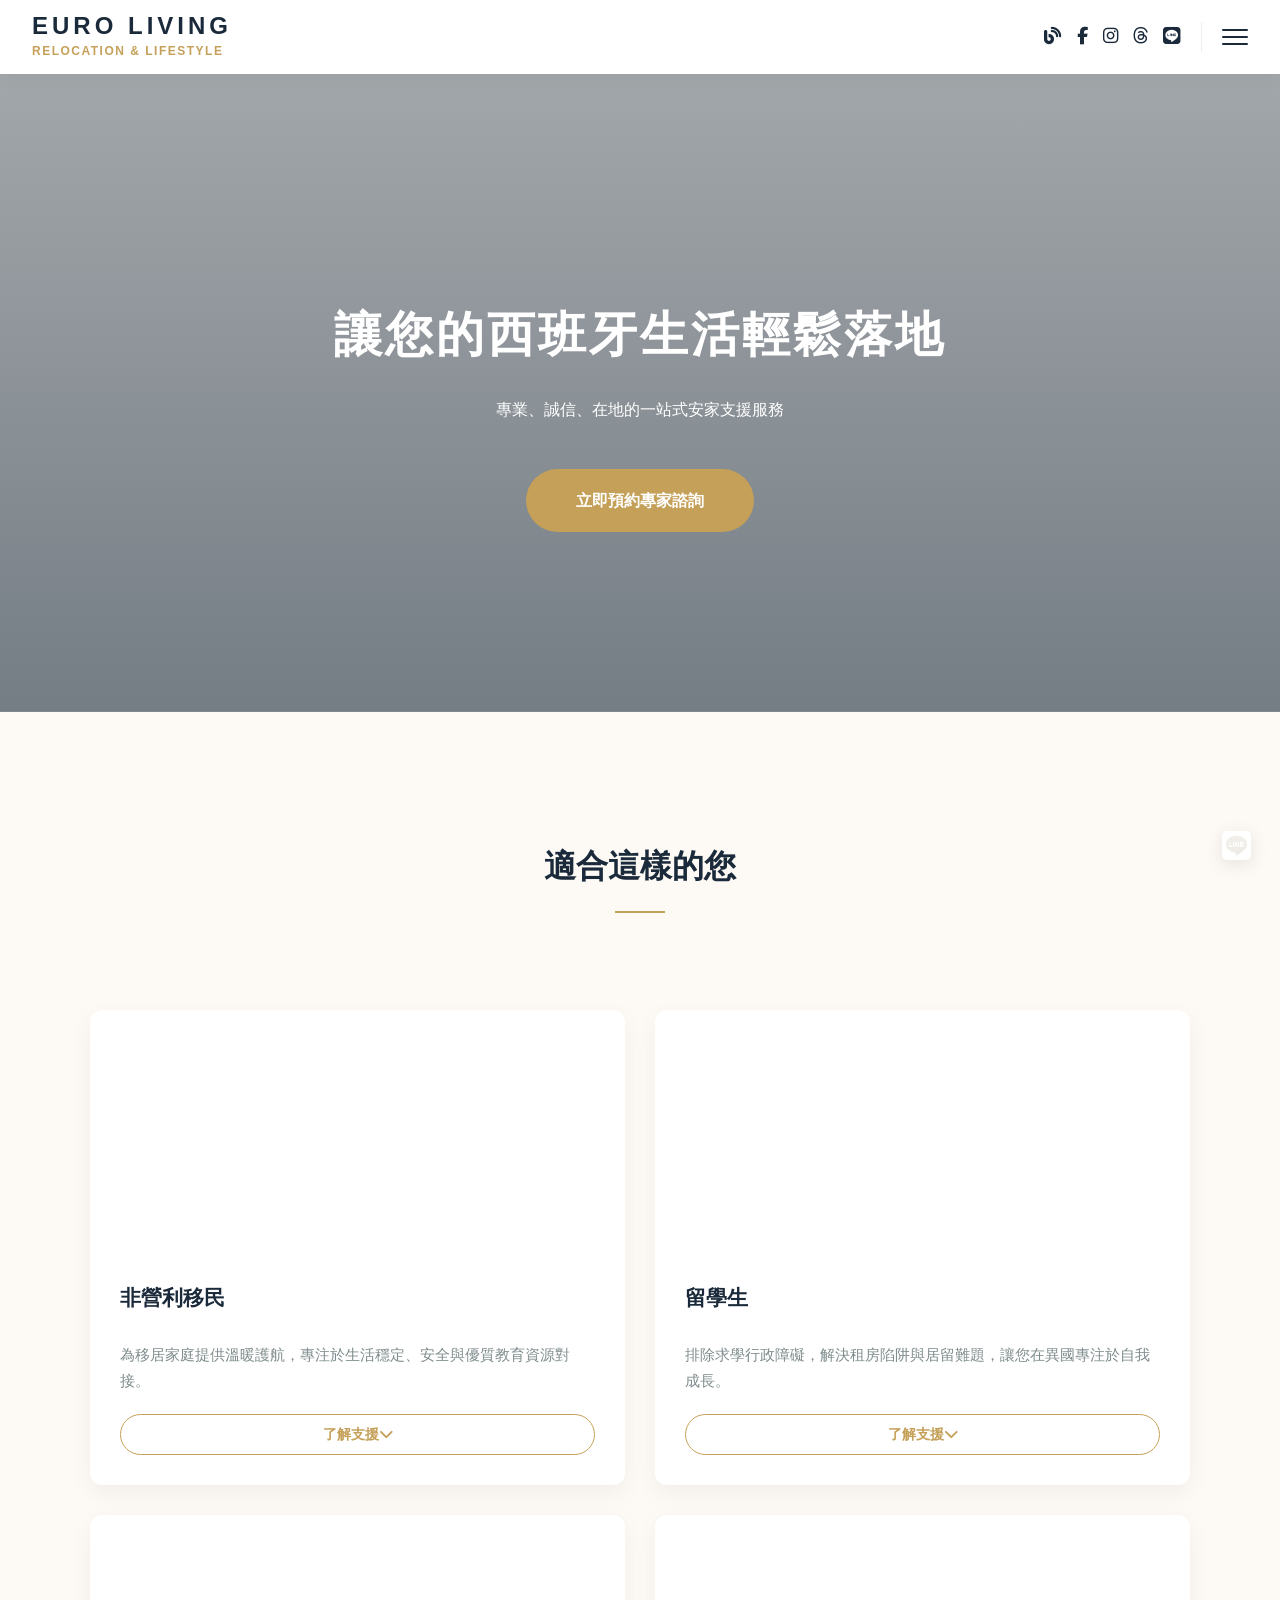
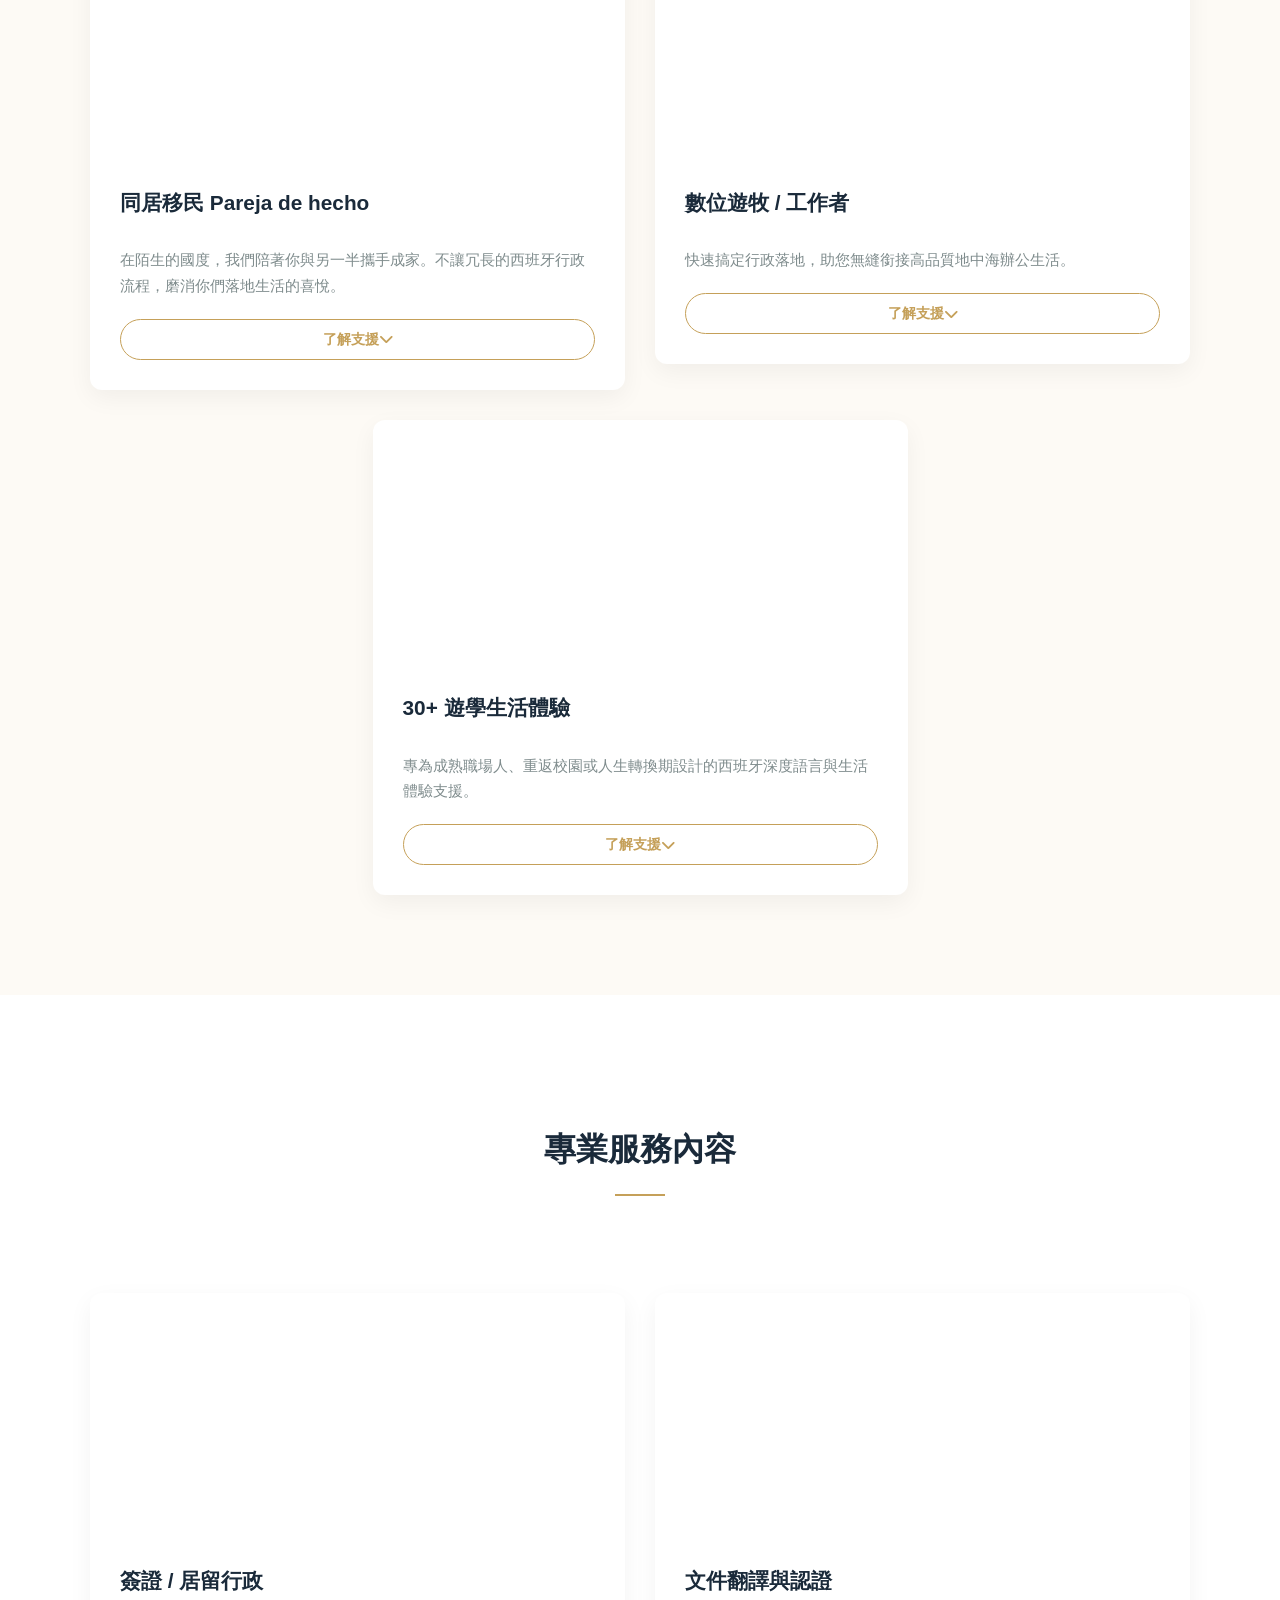
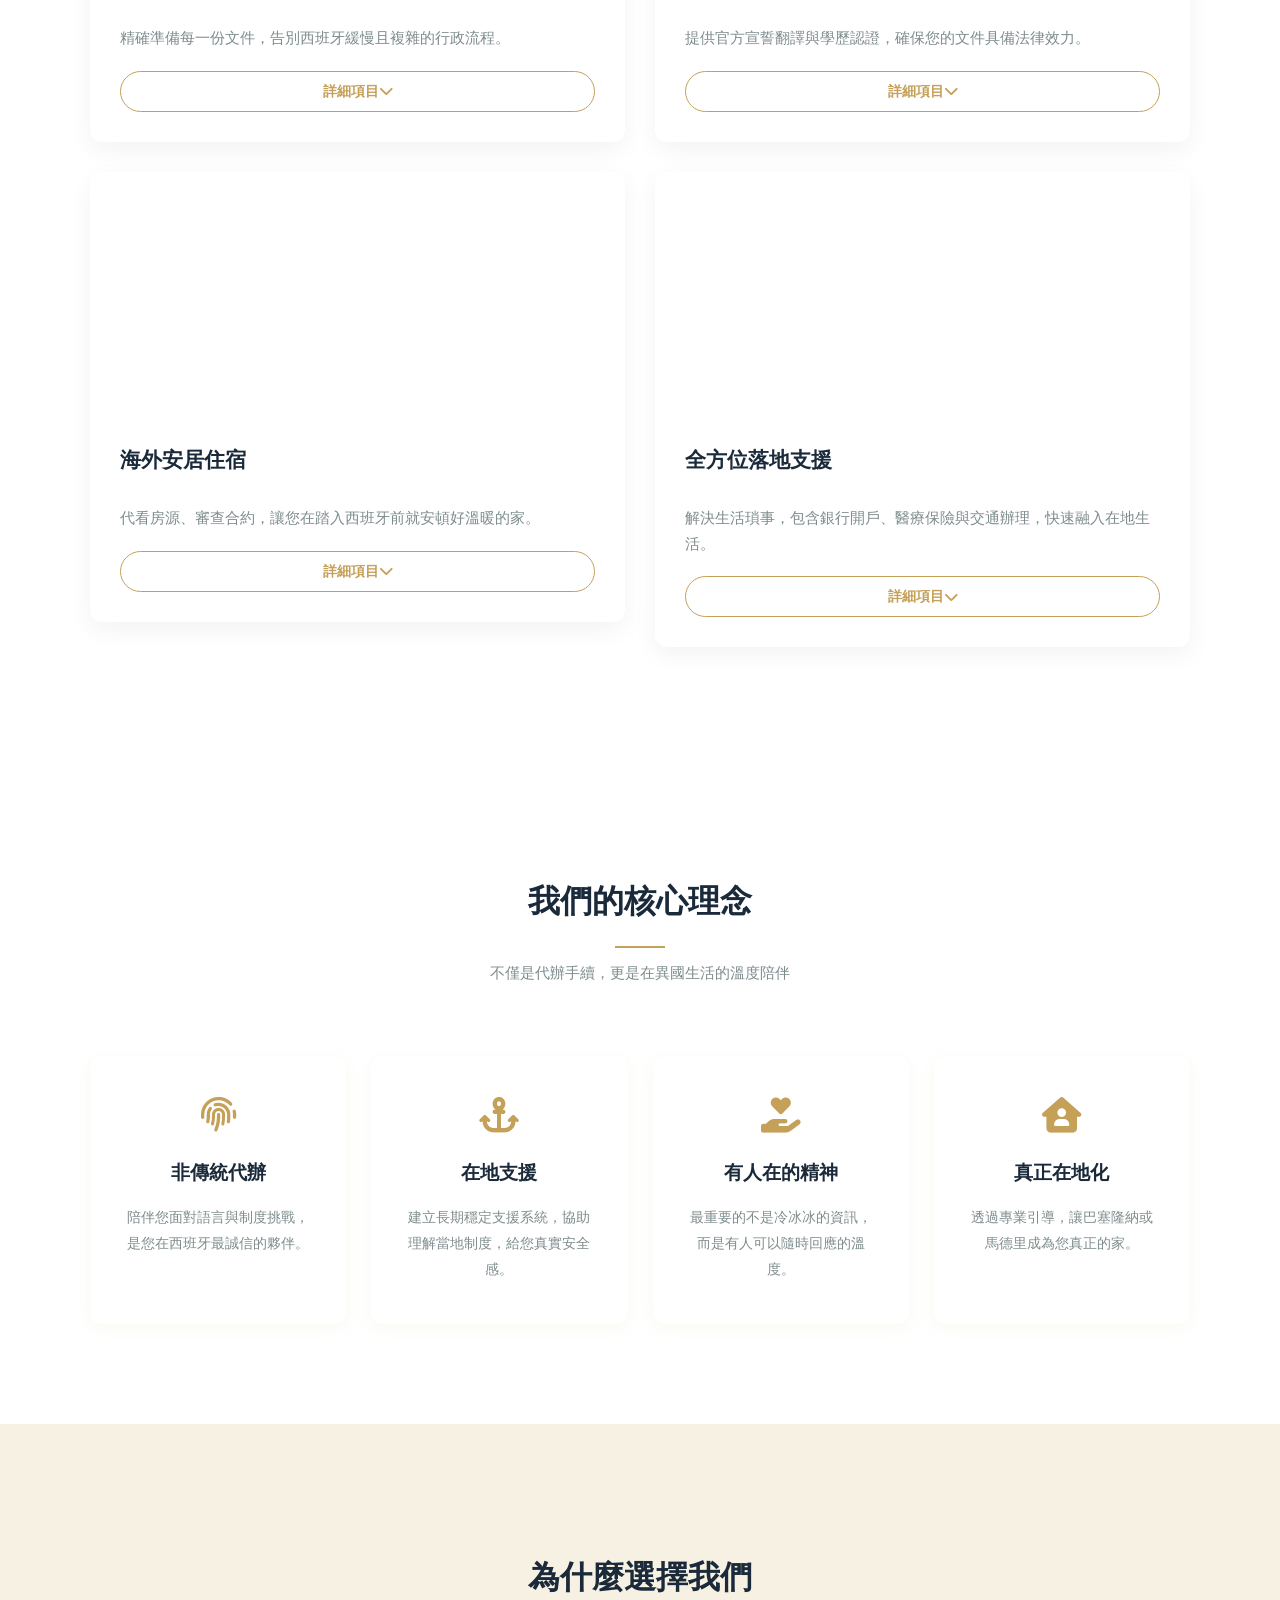
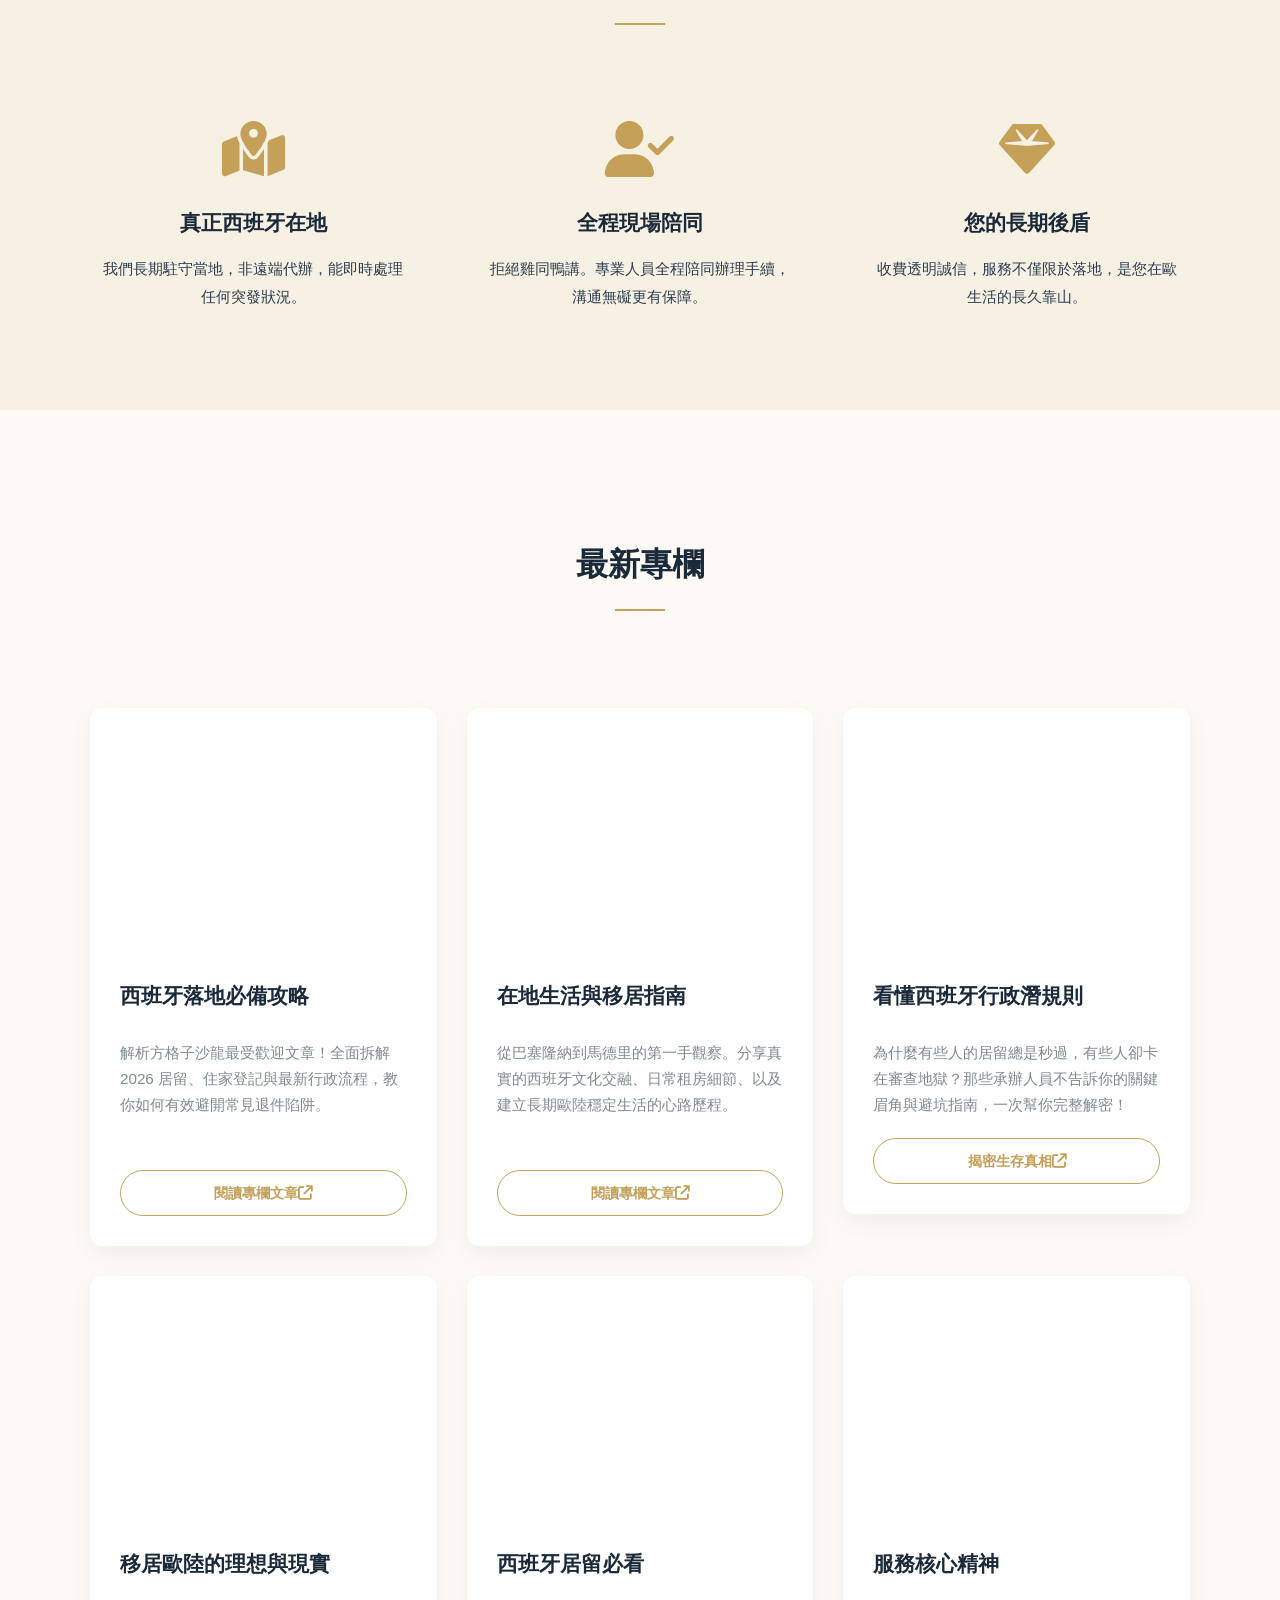
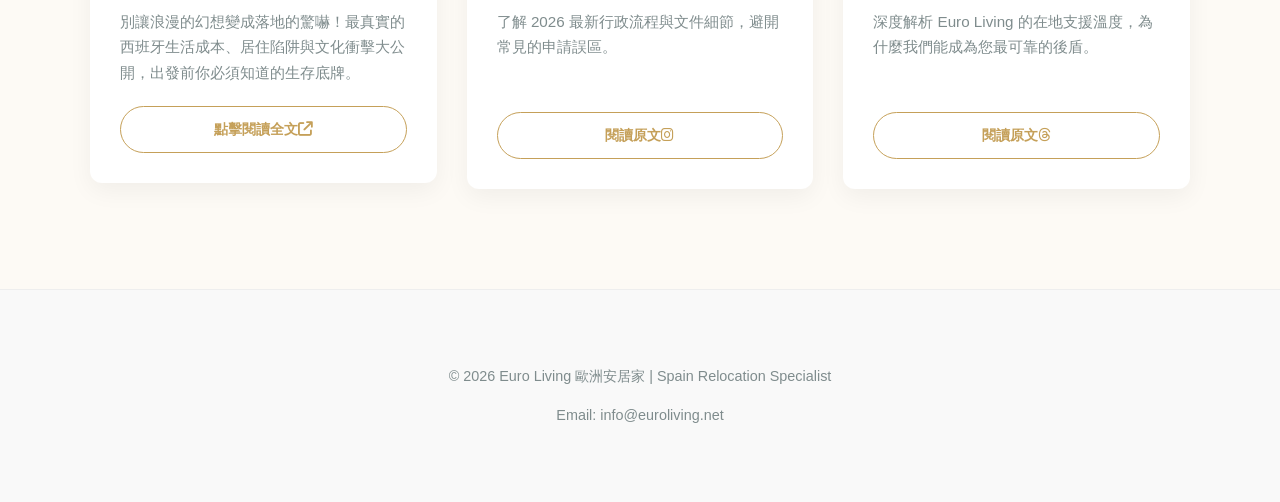
==== index.html @ ffc85dc2 "Update official line Color change" ====
<!DOCTYPE html>
<html lang="zh-Hant">
<head>
    <meta charset="UTF-8">
    <meta name="viewport" content="width=device-width, initial-scale=1.0">
    <title>Euro Living 歐洲安居家 | 西班牙專業安家落地服務</title>
    <link rel="stylesheet" href="https://cdnjs.cloudflare.com/ajax/libs/font-awesome/6.5.2/css/all.min.css">
    <style>
        :root { 
            --main-gold: #c5a059; 
            --dark-blue: #1a2a3a; 
            --soft-bg: #fdfaf5; 
            --champagne: #f7f1e3; /* 輕盈的香檳色，取代深藍色 */
            --white: #ffffff;
            --text-main: #2c3e50;
            --text-muted: #7f8c8d;
        }

        * { box-sizing: border-box; }
        html { scroll-behavior: smooth; }
        
        body { 
            font-family: "PingFang TC", "Microsoft JhengHei", sans-serif; 
            margin: 0; background: var(--soft-bg); color: var(--text-main); line-height: 1.7; 
        }

        /* --- 導覽列 --- */
        .navbar { 
            background: var(--white); 
            padding: 0.8rem 2rem; 
            display: flex; 
            justify-content: space-between; 
            align-items: center; 
            box-shadow: 0 2px 20px rgba(0,0,0,0.05); 
            position: sticky; 
            top: 0; 
            z-index: 2000; 
        }
        
        .logo-area { display: flex; flex-direction: column; cursor: pointer; }
        .logo-area h1 { margin: 0; color: var(--dark-blue); font-size: 1.5rem; letter-spacing: 4px; font-weight: 800; line-height: 1.1; }
        .logo-area span { font-size: 0.75rem; color: var(--main-gold); letter-spacing: 1.5px; font-weight: 600; text-transform: uppercase; margin-top: 2px; }
        
        .nav-right { display: flex; align-items: center; gap: 20px; }
        .social-links { display: flex; gap: 15px; border-right: 1px solid #eee; padding-right: 20px; }
        .social-links a { color: var(--dark-blue); font-size: 1.1rem; transition: 0.3s; }
        .social-links a:hover { color: var(--main-gold); transform: translateY(-2px); }

        .hamburger { cursor: pointer; display: flex; flex-direction: column; justify-content: space-between; width: 26px; height: 16px; }
        .hamburger span { display: block; width: 100%; height: 2px; background-color: var(--dark-blue); border-radius: 4px; }

        .nav-overlay { 
            position: fixed; top: 0; right: -100%; width: 100%; height: 100%; 
            background: rgba(26, 42, 58, 0.98); z-index: 3000; 
            display: flex; flex-direction: column; align-items: center; justify-content: center; 
            transition: 0.5s cubic-bezier(0.77,0.2,0.05,1.0); 
        }
        .nav-overlay.active { right: 0; }
        .nav-overlay a { color: white; text-decoration: none; font-size: 1.8rem; margin: 15px 0; font-weight: 300; letter-spacing: 4px; }
        .close-btn { position: absolute; top: 25px; right: 35px; color: white; font-size: 3rem; cursor: pointer; }

        /* --- 官方line --- */
     .floating-line-btn {
    position: fixed;
    bottom: 25px;
    right: 25px;
    background: transparent;               /* 拿掉外面的綠色圓圈 */
    color: rgba(6, 199, 85, 0.85);          /* 經典 LINE 綠，帶一點微透明感 */
    font-size: 52px;                       /* 再放大一點，讓圖示與文字更清楚 */
    z-index: 2500;
    transition: all 0.3s ease;
    text-decoration: none;
    display: flex;
    align-items: center;
    justify-content: center;
    /* 加上輕柔陰影，確保在淺色或白色背景上立體又清晰 */
    filter: drop-shadow(0 4px 8px rgba(0, 0, 0, 0.12)); 
}

.floating-line-btn:hover {
    transform: scale(1.1);
    color: rgba(6, 199, 85, 1);             /* 滑鼠移過去或點擊時恢復 100% 飽和度 */
}

        /* --- Hero --- */
        .hero { 
            background: linear-gradient(rgba(26, 42, 58, 0.4), rgba(26, 42, 58, 0.6)), 
                        url('https://images.unsplash.com/photo-1583422409516-2895a77efded?q=80&w=1600&auto=format&fit=crop'); 
            background-size: cover; background-position: center; color: white; 
            padding: 180px 20px; text-align: center; min-height: 600px; display: flex; align-items: center; justify-content: center;
        }
        .hero h2 { font-size: 3rem; margin-bottom: 20px; font-weight: 800; letter-spacing: 3px; }

        /* --- 通用元件 --- */
        .container { max-width: 1100px; margin: auto; }
        .section-padding { padding: 100px 20px; }
        .section-light { background: var(--soft-bg); }
        .section-white { background: var(--white); }
        .section-accent { background: var(--champagne); } 
        
        .section-title { text-align: center; margin-bottom: 70px; }
        .section-title h2 { 
            font-size: 2rem; position: relative; display: inline-block; 
            padding-bottom: 20px; 
            color: var(--dark-blue);
        }
        .section-title h2::after { 
            content: ''; width: 50px; height: 2px; background: var(--main-gold); 
            position: absolute; bottom: 0; left: 50%; transform: translateX(-50%); 
        }

        /* --- 卡片設計與網格修正 --- */
        /* 適合對象專用網格：自動適應奇數卡片，並置頂對齊 */
        .target-grid { 
            display: grid; 
            grid-template-columns: repeat(2, 1fr); 
            gap: 30px; 
            align-items: start; 
        }
        
        /* 當有五個項目時，讓最後一個卡片在寬螢幕下優雅排列 */
        .target-grid > .card:nth-child(5) {
            grid-column: span 2;
            max-width: calc(50% - 15px);
            margin: 0 auto;
            width: 100%;
        }
        
        /* 專業服務內容專用雙欄網格 */
        .services-grid { 
            display: grid; 
            grid-template-columns: repeat(2, 1fr); 
            gap: 30px; 
            align-items: start; 
        } 
        
        /* 一般網格 */
        .grid { 
            display: grid; 
            grid-template-columns: repeat(auto-fit, minmax(320px, 1fr)); 
            gap: 30px; 
            align-items: start; 
        }

        @media (max-width: 768px) { 
            .target-grid { grid-template-columns: 1fr; } 
            .target-grid > .card:nth-child(5) { grid-column: span 1; max-width: 100%; }
            .services-grid { grid-template-columns: 1fr; } 
        }

        .card { 
            background: var(--white); border-radius: 12px; overflow: hidden; 
            box-shadow: 0 8px 25px rgba(0,0,0,0.05); transition: 0.4s; 
            display: flex; flex-direction: column; height: auto; 
        }
        .card:hover { transform: translateY(-8px); }
        .card-img { width: 100%; height: 240px; background-size: cover; background-position: center; flex-shrink: 0; }
        .card-content { padding: 30px; flex-grow: 1; display: flex; flex-direction: column; }
        .card-content h3 { color: var(--dark-blue); font-size: 1.3rem; margin-top: 0; margin-bottom: 12px; }
        .service-intro { color: var(--text-muted); font-size: 0.95rem; line-height: 1.7; margin-bottom: 20px; flex-grow: 1; }

        .expand-btn {
            background: none; border: 1px solid var(--main-gold); color: var(--main-gold);
            padding: 10px 20px; border-radius: 25px; cursor: pointer; font-weight: 600;
            margin-top: auto; width: 100%; transition: 0.3s; display: flex; align-items: center; justify-content: center;
            text-decoration: none; font-size: 0.9rem;
        }
        .expand-btn:hover { background: var(--main-gold); color: white; }
        
        .details-content { max-height: 0; overflow: hidden; transition: max-height 0.4s ease-out; }
        .card.active .details-content { max-height: 700px; margin-top: 20px; border-top: 1px dashed #eee; padding-top: 20px; }
        .details-content ul { list-style: none; padding: 0; margin: 0; }
        .details-content li { margin-bottom: 12px; display: flex; align-items: flex-start; font-size: 0.9rem; color: var(--text-main); }
        .details-content li i { color: var(--main-gold); margin-right: 10px; margin-top: 5px; font-size: 0.8rem; }

        /* --- 核心理念小方塊 --- */
        .about-grid { display: grid; grid-template-columns: repeat(auto-fit, minmax(240px, 1fr)); gap: 25px; margin-top: 40px; }
        .about-box {
            background: var(--white); padding: 40px 30px; border-radius: 12px; text-align: center;
            box-shadow: 0 4px 15px rgba(197, 160, 89, 0.08); 
            transition: 0.3s; border: 1px solid transparent;
        }
        .about-box:hover { transform: translateY(-5px); border: 1px solid var(--main-gold); box-shadow: 0 10px 25px rgba(0,0,0,0.06); }
        .about-box i { font-size: 2.2rem; color: var(--main-gold); margin-bottom: 20px; display: block; }
        .about-box h4 { color: var(--dark-blue); font-size: 1.2rem; margin-bottom: 15px; font-weight: 700; }
        .about-box p { font-size: 0.9rem; color: var(--text-muted); margin: 0; line-height: 1.8; }

        /* --- 為什麼選擇我們 --- */
        .why-us-item h4 { font-size: 1.3rem; color: var(--dark-blue); margin-bottom: 15px; }
        .why-us-item p { color: var(--text-main); max-width: 300px; margin: 0 auto; line-height: 1.8; font-size: 0.95rem; }

        footer { background: #f9f9f9; text-align: center; padding: 60px 20px; color: var(--text-muted); border-top: 1px solid #eee; font-size: 0.9rem; }
    </style>
</head>
<body>

<nav class="navbar">
    <div class="logo-area" onclick="window.scrollTo(0,0)">
        <h1>EURO LIVING</h1>
        <span>Relocation & Lifestyle</span>
    </div>
    <div class="nav-right">
        <div class="social-links">
            <a href="https://vocus.cc/salon/698d65fffd897800013c734d" target="_blank" title="方格子沙龍部落格"><i class="fa-solid fa-blog"></i></a>
            <a href="https://www.facebook.com/share/1BBk4G2nhR/" target="_blank"><i class="fa-brands fa-facebook-f"></i></a>
            <a href="https://www.instagram.com/euroliving.tw" target="_blank"><i class="fa-brands fa-instagram"></i></a>
            <a href="https://www.threads.net/@euroliving.tw" target="_blank"><i class="fa-brands fa-threads"></i></a>
            <a href="https://line.me/R/ti/p/@184ebyew" target="_blank" title="官方 LINE 諮詢"><i class="fa-brands fa-line"></i></a>
        </div>
        <div class="hamburger" id="hamburgerBtn"><span></span><span></span><span></span></div>
    </div>
</nav>

<div id="myNav" class="nav-overlay">
    <span class="close-btn" id="closeBtn">&times;</span>
    <a href="#target-audience">適合對象</a>
    <a href="#services">服務內容</a>
    <a href="#about-section">核心理念</a>
    <a href="#whyus-section">為什麼選擇我們</a>
    <a href="#blog">最新專欄</a>
    <a href="https://line.me/R/ti/p/@184ebyew" target="_blank" class="floating-line-btn" title="加官方 LINE 諮詢">
    <i class="fa-brands fa-line"></i>
</a>

</div>

<section class="hero">
    <div class="hero-content">
        <h2>讓您的西班牙生活輕鬆落地</h2>
        <p>專業、誠信、在地的一站式安家支援服務</p>
        <a href="mailto:info@euroliving.net" class="cta-btn" style="display:inline-block; background: var(--main-gold); color: white; padding: 18px 50px; text-decoration: none; border-radius: 50px; font-weight: bold; margin-top: 30px;">立即預約專家諮詢</a>
    </div>
</section>

<section class="section-padding section-light" id="target-audience">
    <div class="container">
        <div class="section-title"><h2>適合這樣的您</h2></div>
        <div class="target-grid">
            <div class="card" onclick="toggleCard(this)">
                <div class="card-img" style="background-image: url('https://images.pexels.com/photos/1128318/pexels-photo-1128318.jpeg?auto=compress&cs=tinysrgb&w=600')"></div>
                <div class="card-content">
                    <h3>非營利移民</h3>
                    <p class="service-intro">為移居家庭提供溫暖護航，專注於生活穩定、安全與優質教育資源對接。</p>
                    <div class="details-content">
                        <ul>
                            <li><i class="fas fa-check"></i> 國際/私立學校申請諮詢與陪同看校</li>
                            <li><i class="fas fa-check"></i> 安全社區房源推薦與租賃契約法律審核</li>
                            <li><i class="fas fa-check"></i> 家庭成員住家登記與醫療卡 (SIP) 辦理</li>
                        </ul>
                    </div>
                    <button class="expand-btn">了解支援 <i class="fas fa-chevron-down"></i></button>
                </div>
            </div>
            <div class="card" onclick="toggleCard(this)">
                <div class="card-img" style="background-image: url('https://images.pexels.com/photos/1462630/pexels-photo-1462630.jpeg?auto=compress&cs=tinysrgb&w=600')"></div>
                <div class="card-content">
                    <h3>留學生</h3>
                    <p class="service-intro">排除求學行政障礙，解決租房陷阱與居留難題，讓您在異國專注於自我成長。</p>
                    <div class="details-content">
                        <ul>
                            <li><i class="fas fa-check"></i> 學生居留 (NIE) 初次、續卡與指紋預約</li>
                            <li><i class="fas fa-check"></i> 安全區域學生公寓篩選與海外簽約協助</li>
                            <li><i class="fas fa-check"></i> 銀行學生帳戶陪同開戶與手機網路申辦</li>
                        </ul>
                    </div>
                    <button class="expand-btn">了解支援 <i class="fas fa-chevron-down"></i></button>
                </div>
            </div>
            <div class="card" onclick="toggleCard(this)">
               <div class="card-img" style="background-image: url('https://images.unsplash.com/photo-1606800052052-a08af7148866?q=80&w=1000&auto=format&fit=crop')"></div>
               <div class="card-content">
                   <h3>同居移民 Pareja de hecho</h3>
                   <p class="service-intro">在陌生的國度，我們陪著你與另一半攜手成家。不讓冗長的西班牙行政流程，磨消你們落地生活的喜悅。</p>
                <div class="details-content">
                    <ul>
                        <li><i class="fas fa-check"></i> 繁複文件（單身證明、海牙認證）審查與翻譯把關</li>
                        <li><i class="fas fa-check"></i> 官方公證人（Notario）或政府預約現場中西雙語陪同</li>
                        <li><i class="fas fa-check"></i> 移民局居留申請與後續指紋按壓（TIE）全程追蹤</li>
                   </ul>
               </div>
               <button class="expand-btn">了解支援 <i class="fas fa-chevron-down"></i></button>
              </div>
            </div> 
            <div class="card" onclick="toggleCard(this)">
                <div class="card-img" style="background-image: url('https://images.pexels.com/photos/669615/pexels-photo-669615.jpeg?auto=compress&cs=tinysrgb&w=600')"></div>
                <div class="card-content">
                    <h3>數位遊牧 / 工作者</h3>
                    <p class="service-intro">快速搞定行政落地，助您無縫銜接高品質地中海辦公生活。</p>
                    <div class="details-content">
                        <ul>
                            <li><i class="fas fa-check"></i> 數位遊牧簽證 (DNV) 落地後 TIE 辦理</li>
                            <li><i class="fas fa-check"></i> 專業 Coworking 資源推薦與商務對接</li>
                            <li><i class="fas fa-check"></i> 水電瓦斯合約過戶與高速網路安裝</li>
                        </ul>
                    </div>
                    <button class="expand-btn">了解支援 <i class="fas fa-chevron-down"></i></button>
                </div>
            </div>
            <div class="card" onclick="toggleCard(this)">
                <div class="card-img" style="background-image: url('https://images.pexels.com/photos/267885/pexels-photo-267885.jpeg?auto=compress&cs=tinysrgb&w=600')"></div>
                <div class="card-content">
                    <h3>30+ 遊學生活體驗</h3>
                    <p class="service-intro">專為成熟職場人、重返校園或人生轉換期設計的西班牙深度語言與生活體驗支援。</p>
                    <div class="details-content">
                        <ul>
                            <li><i class="fas fa-check"></i> 嚴選優質語言學校與文化短期課程諮詢</li>
                            <li><i class="fas fa-check"></i> 成熟舒適的個人公寓或高品質房源篩選協助</li>
                            <li><i class="fas fa-check"></i> 當地生活融入指引、社交網絡對接與日常必備行政支援</li>
                        </ul>
                    </div>
                    <button class="expand-btn">了解支援 <i class="fas fa-chevron-down"></i></button>
                </div>
            </div>
        </div>
    </div>
</section>

<section class="section-padding section-white" id="services">
    <div class="container">
        <div class="section-title"><h2>專業服務內容</h2></div>
        <div class="services-grid">
            <div class="card" onclick="toggleCard(this)">
                <div class="card-img" style="background-image: url('https://images.pexels.com/photos/5668858/pexels-photo-5668858.jpeg?auto=compress&cs=tinysrgb&w=600')"></div>
                <div class="card-content">
                    <h3>簽證 / 居留行政</h3>
                    <p class="service-intro">精確準備每一份文件，告別西班牙緩慢且複雜的行政流程。</p>
                    <div class="details-content">
                        <ul>
                            <li><i class="fas fa-circle-check"></i> 同居移民 Pareja de hecho 一站式全程代辦</li>
                            <li><i class="fas fa-circle-check"></i> 居留證 / 居留許可辦理協助（提供律師合作方案 / 無律師方案）</li>
                            <li><i class="fas fa-circle-check"></i> 居留證遞件預約（Cita Previa）與文件完整度審查</li>
                            <li><i class="fas fa-circle-check"></i> 住家登記（Empadronamiento）預約與陪同繳件申請</li>
                            <li><i class="fas fa-circle-check"></i> 移民局/警察局現場指紋按壓（TIE）與後續領卡全程陪同</li>
                        </ul>
                    </div>
                    <button class="expand-btn">詳細項目 <i class="fas fa-chevron-down"></i></button>
                </div>
            </div>
            <div class="card" onclick="toggleCard(this)">
                <div class="card-img" style="background-image: url('https://images.unsplash.com/photo-1589829545856-d10d557cf95f?q=80&w=600')"></div>
                <div class="card-content">
                    <h3>文件翻譯與認證</h3>
                    <p class="service-intro">提供官方宣誓翻譯與學歷認證，確保您的文件具備法律效力。</p>
                    <div class="details-content">
                        <ul>
                            <li><i class="fas fa-circle-check"></i> 專業中西、英西官方宣誓翻譯（Traducción Jurada）專業對接</li>
                            <li><i class="fas fa-circle-check"></i> 外國文件海牙認證（Apostille）合規審查與把關</li>
                            <li><i class="fas fa-circle-check"></i> 臺灣高中同等學歷教育認證（Homologación）申辦</li>
                            <li><i class="fas fa-circle-check"></i> 臺灣大學學位與成績對等（Equivalencia）代辦</li>
                        </ul>
                    </div>
                    <button class="expand-btn">詳細項目 <i class="fas fa-chevron-down"></i></button>
                </div>
            </div>
            <div class="card" onclick="toggleCard(this)">
                <div class="card-img" style="background-image: url('https://images.pexels.com/photos/276724/pexels-photo-276724.jpeg?auto=compress&cs=tinysrgb&w=600')"></div>
                <div class="card-content">
                    <h3>海外安居住宿</h3>
                    <p class="service-intro">代看房源、審查合約，讓您在踏入西班牙前就安頓好溫暖的家。</p>
                    <div class="details-content">
                        <ul>
                            <li><i class="fas fa-circle-check"></i> 嚴選優質分租公寓、獨立套房等多元房源資訊推薦</li>
                            <li><i class="fas fa-circle-check"></i> 專業人員實地代看與結構、環境視訊細節回報</li>
                            <li><i class="fas fa-circle-check"></i> 西班牙本地租賃合約法律條款安全審核與過戶協助</li>
                        </ul>
                    </div>
                    <button class="expand-btn">詳細項目 <i class="fas fa-chevron-down"></i></button>
                </div>
            </div>
            <div class="card" onclick="toggleCard(this)">
                <div class="card-img" style="background-image: url('https://images.pexels.com/photos/3184418/pexels-photo-3184418.jpeg?auto=compress&cs=tinysrgb&w=600')"></div>
                <div class="card-content">
                    <h3>全方位落地支援</h3>
                    <p class="service-intro">解決生活瑣事，包含銀行開戶、醫療保險與交通辦理，快速融入在地生活。</p>
                    <div class="details-content">
                        <ul>
                            <li><i class="fas fa-circle-check"></i> 機場專車接送服務（可選專業車隊 / 中文安家專員現場陪同）</li>
                            <li><i class="fas fa-circle-check"></i> 西班牙本地主流銀行開戶全程陪同與卡片申辦</li>
                            <li><i class="fas fa-circle-check"></i> 適合居留申請之西班牙私人醫療保險諮詢與購買協助</li>
                            <li><i class="fas fa-circle-check"></i> 當地行動電話卡申辦、交通卡及水電網路庶務開通</li>
                            <li><i class="fas fa-circle-check"></i> 突發緊急事件支援（包含醫院就醫陪同口譯、警察局報案翻譯服務）</li>
                        </ul>
                    </div>
                    <button class="expand-btn">詳細項目 <i class="fas fa-chevron-down"></i></button>
                </div>
            </div>
        </div>
    </div>
</section>

<section class="section-padding section-white" id="about-section">
    <div class="container">
        <div class="section-title">
            <h2>我們的核心理念</h2>
            <p style="color: var(--text-muted); margin-top: -15px; font-size: 0.95rem;">不僅是代辦手續，更是在異國生活的溫度陪伴</p>
        </div>
        
        <div class="about-grid">
            <div class="about-box">
                <i class="fas fa-fingerprint"></i>
                <h4>非傳統代辦</h4>
                <p>陪伴您面對語言與制度挑戰，是您在西班牙最誠信的夥伴。</p>
            </div>
            <div class="about-box">
                <i class="fas fa-anchor"></i>
                <h4>在地支援</h4>
                <p>建立長期穩定支援系統，協助理解當地制度，給您真實安全感。</p>
            </div>
            <div class="about-box">
                <i class="fas fa-hand-holding-heart"></i>
                <h4>有人在的精神</h4>
                <p>最重要的不是冷冰冰的資訊，而是有人可以隨時回應的溫度。</p>
            </div>
            <div class="about-box">
                <i class="fas fa-house-user"></i>
                <h4>真正在地化</h4>
                <p>透過專業引導，讓巴塞隆納或馬德里成為您真正的家。</p>
            </div>
        </div>
    </div>
</section>

<section class="section-padding section-accent" id="whyus-section">
    <div class="container">
        <div class="section-title">
            <h2>為什麼選擇我們</h2>
        </div>
        
        <div style="display: grid; grid-template-columns: repeat(auto-fit, minmax(280px, 1fr)); gap: 60px; text-align: center;">
            <div class="why-us-item">
                <i class="fas fa-map-marked-alt" style="font-size: 3.5rem; color: var(--main-gold); margin-bottom: 25px; display: block;"></i>
                <h4>真正西班牙在地</h4>
                <p>我們長期駐守當地，非遠端代辦，能即時處理任何突發狀況。</p>
            </div>
            <div class="why-us-item">
                <i class="fas fa-user-check" style="font-size: 3.5rem; color: var(--main-gold); margin-bottom: 25px; display: block;"></i>
                <h4>全程現場陪同</h4>
                <p>拒絕雞同鴨講。專業人員全程陪同辦理手續，溝通無礙更有保障。</p>
            </div>
            <div class="why-us-item">
                <i class="fas fa-gem" style="font-size: 3.5rem; color: var(--main-gold); margin-bottom: 25px; display: block;"></i>
                <h4>您的長期後盾</h4>
                <p>收費透明誠信，服務不僅限於落地，是您在歐生活的長久靠山。</p>
            </div>
        </div>
    </div>
</section>

<section class="section-padding section-light" id="blog">
    <div class="container">
        <div class="section-title"><h2>最新專欄</h2></div>
        <div class="grid">
            <div class="card">
                <div class="card-img" style="background-image: url('https://images.unsplash.com/photo-1522202176988-66273c2fd55f?q=80&w=600')"></div>
                <div class="card-content">
                    <h3>西班牙落地必備攻略</h3>
                    <p class="service-intro">解析方格子沙龍最受歡迎文章！全面拆解 2026 居留、住家登記與最新行政流程，教你如何有效避開常見退件陷阱。</p>
                    </p>
                    <a href="https://vocus.cc/salon/698d65fffd897800013c734d" target="_blank" class="expand-btn">閱讀專欄文章 <i class="fa-solid fa-arrow-up-right-from-square"></i></a>
                </div>
            </div>
            <div class="card">
                <div class="card-img" style="background-image: url('https://images.unsplash.com/photo-1543731068-7e0f5beff43a?q=80&w=600')"></div>
                <div class="card-content">
                    <h3>在地生活與移居指南</h3>
                    <p class="service-intro">從巴塞隆納到馬德里的第一手觀察。分享真實的西班牙文化交融、日常租房細節、以及建立長期歐陸穩定生活的心路歷程。</p>
                    </p>
                    <a href="https://vocus.cc/salon/698d65fffd897800013c734d" target="_blank" class="expand-btn">閱讀專欄文章 <i class="fa-solid fa-arrow-up-right-from-square"></i></a>
                </div>
            </div>
            
            <div class="card">
                <div class="card-img" style="background-image: url('https://images.unsplash.com/photo-1551882547-ff40c63fe5fa?q=80&w=600&auto=format&fit=crop')"></div>
                <div class="card-content">
                    <h3>看懂西班牙行政潛規則</h3>
                    <p class="service-intro">為什麼有些人的居留總是秒過，有些人卻卡在審查地獄？那些承辦人員不告訴你的關鍵眉角與避坑指南，一次幫你完整解密！</p>
                    <a href="https://vocus.cc/article/6a101e1ffd897800017c8f6c" target="_blank" class="expand-btn">揭密生存真相 <i class="fa-solid fa-arrow-up-right-from-square"></i></a>
                </div>
            </div>
        
            <div class="card">
                <div class="card-img" style="background-image: url('https://images.unsplash.com/photo-1512757776214-26d36777b513?q=80&w=600&auto=format&fit=crop')"></div>
                <div class="card-content">
                    <h3>移居歐陸的理想與現實</h3>
                    <p class="service-intro">別讓浪漫的幻想變成落地的驚嚇！最真實的西班牙生活成本、居住陷阱與文化衝擊大公開，出發前你必須知道的生存底牌。</p>
                    <a href="https://vocus.cc/article/6a101fa9fd897800017cf9c1" target="_blank" class="expand-btn">點擊閱讀全文 <i class="fa-solid fa-arrow-up-right-from-square"></i></a>
                </div>
            </div>
            
            <div class="card">
                <div class="card-img" style="background-image: url('https://images.pexels.com/photos/6469/red-hands-woman-creative.jpg?auto=compress&cs=tinysrgb&w=600')"></div>
                <div class="card-content">
                    <h3>西班牙居留必看</h3>
                    <p class="service-intro">了解 2026 最新行政流程與文件細節，避開常見的申請誤區。</p>
                    </p>
                    <a href="https://www.instagram.com/p/DXD595JAVna/" target="_blank" class="expand-btn">閱讀原文 <i class="fab fa-instagram"></i></a>
                </div>
            </div>
            
            <div class="card">
                <div class="card-img" style="background-image: url('https://images.pexels.com/photos/3184423/pexels-photo-3184423.jpeg?auto=compress&cs=tinysrgb&w=600')"></div>
                <div class="card-content">
                    <h3>服務核心精神</h3>
                    <p class="service-intro">深度解析 Euro Living 的在地支援溫度，為什麼我們能成為您最可靠的後盾。</p>
                    </p>
                    <a href="https://www.threads.net/@euroliving.tw/post/DXF1hbDD3yM" target="_blank" class="expand-btn">閱讀原文 <i class="fab fa-threads"></i></a>
                </div>
            </div>
        </div>
    </div>
</section>

<footer>
    <p>&copy; 2026 Euro Living 歐洲安居家 | Spain Relocation Specialist</p>
    <p>Email: info@euroliving.net</p>
</footer>

<script>
    const hamburgerBtn = document.getElementById('hamburgerBtn');
    const closeBtn = document.getElementById('closeBtn');
    const myNav = document.getElementById('myNav');

    hamburgerBtn.onclick = () => myNav.classList.add('active');
    closeBtn.onclick = () => myNav.classList.remove('active');
    document.querySelectorAll('.nav-overlay a').forEach(a => {
        a.onclick = () => myNav.classList.remove('active');
    });

    function toggleCard(cardElement) {
        if (event.target.closest('a')) return;
        cardElement.classList.toggle('active');
        const btn = cardElement.querySelector('.expand-btn');
        if (btn && btn.tagName.toLowerCase() !== 'a') {
            const isExpanded = cardElement.classList.contains('active');
            const originalText = cardElement.closest('section').id === 'target-audience' ? '了解支援' : '詳細項目';
            btn.innerHTML = isExpanded ? `收起細節 <i class="fas fa-chevron-up"></i>` : `${originalText} <i class="fas fa-chevron-down"></i>`;
        }
    }
</script>
</body>
</html>
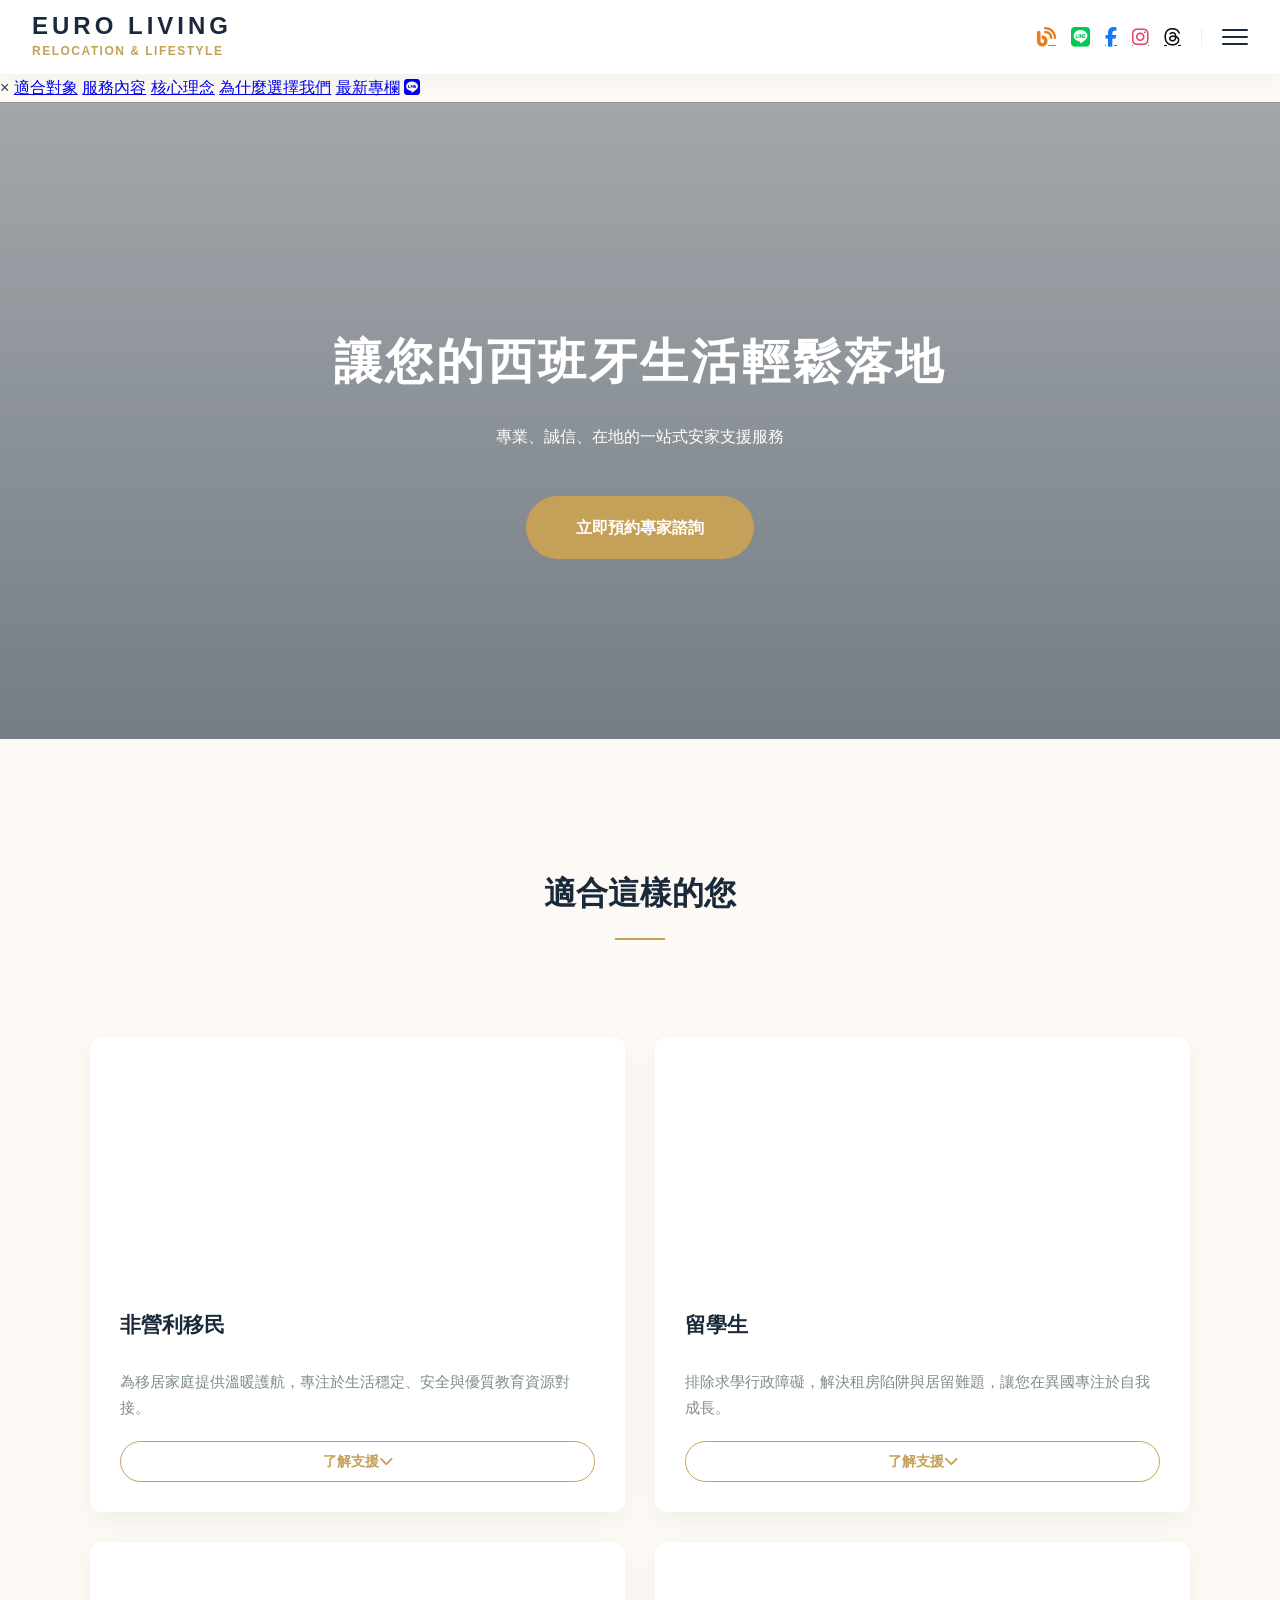
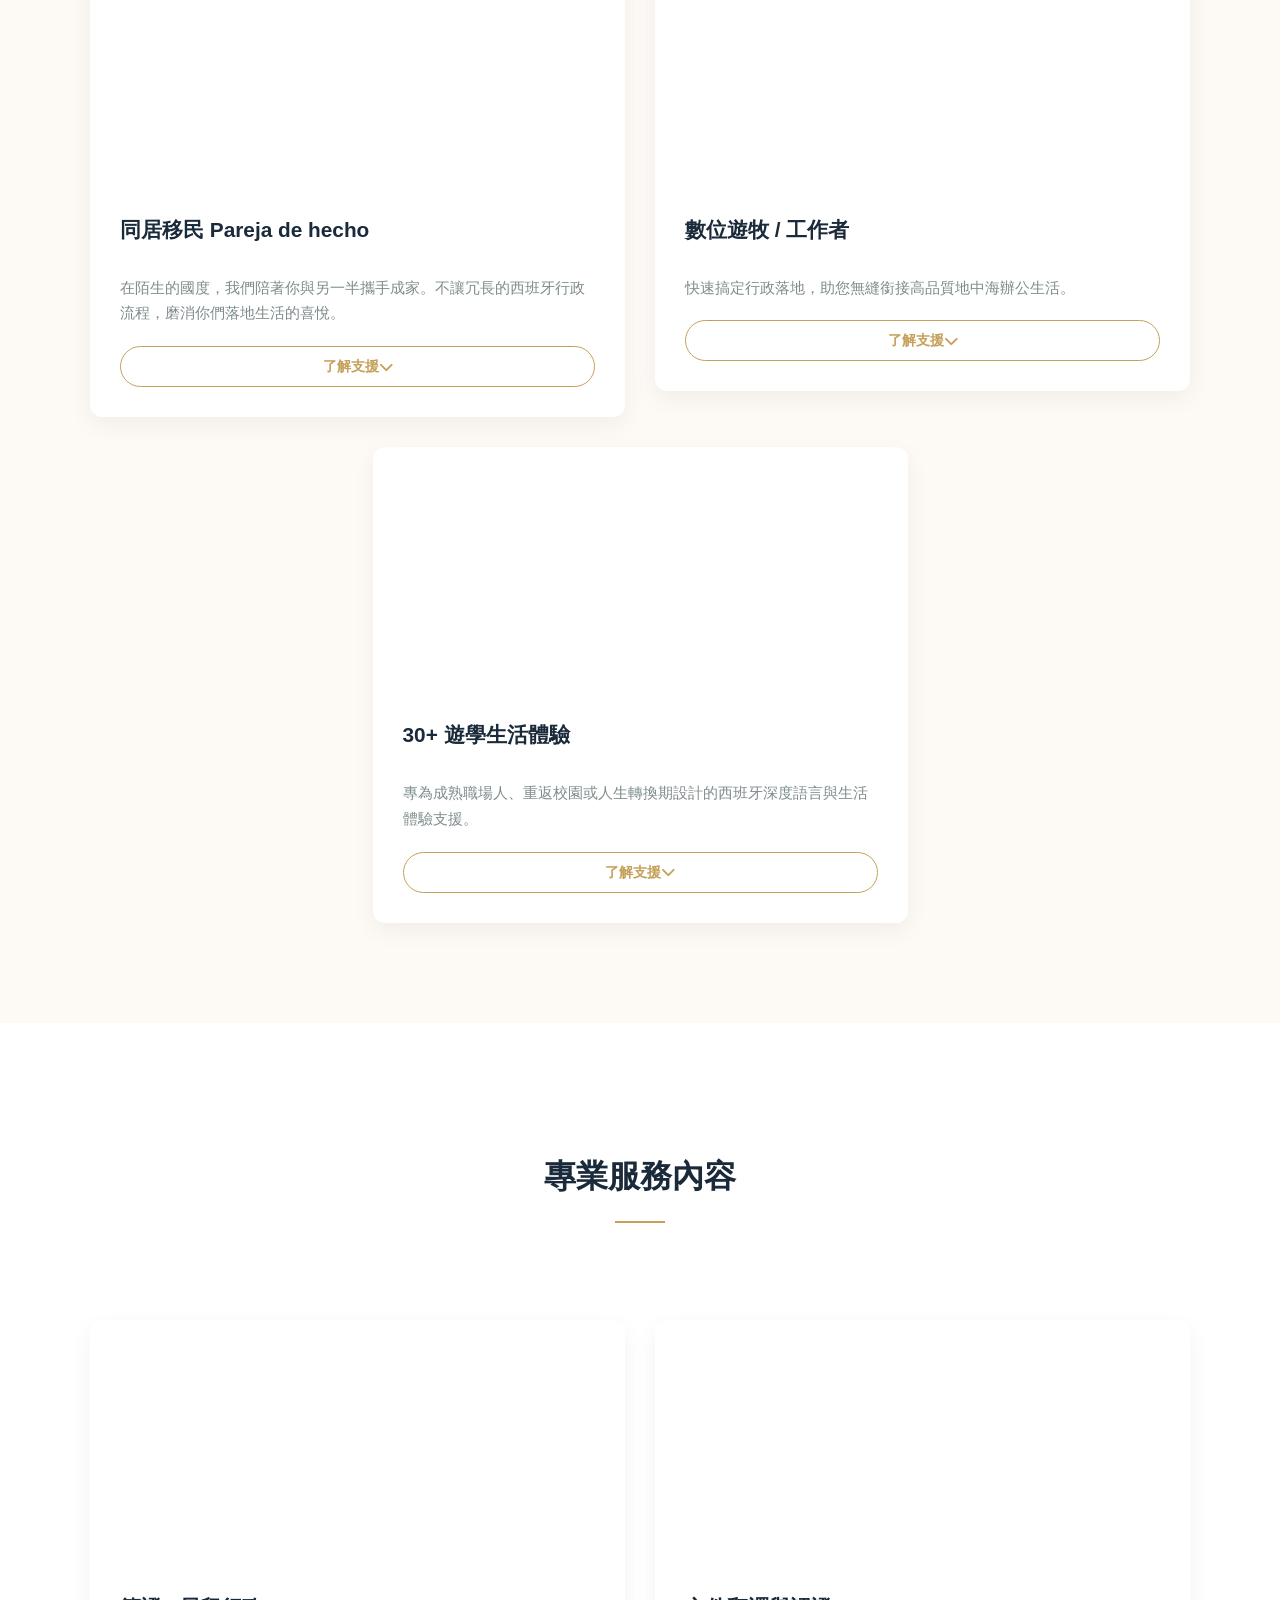
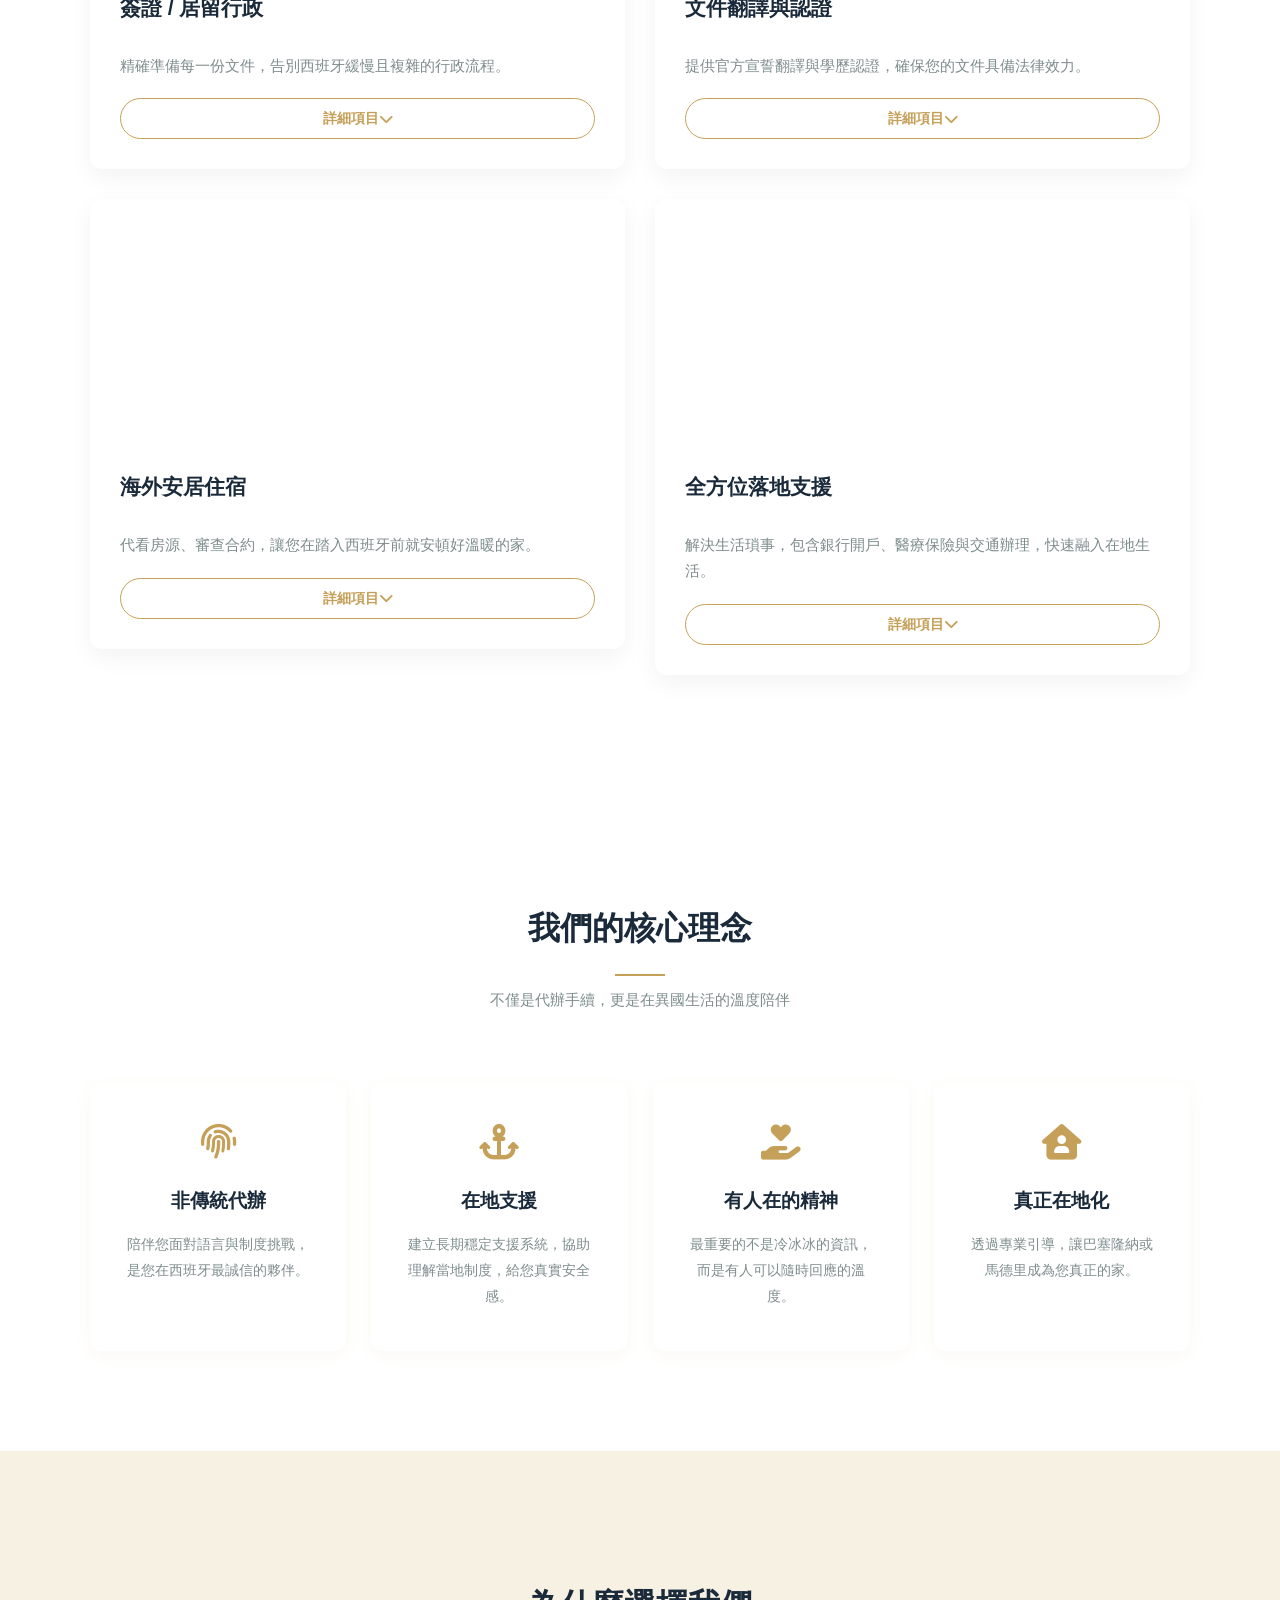
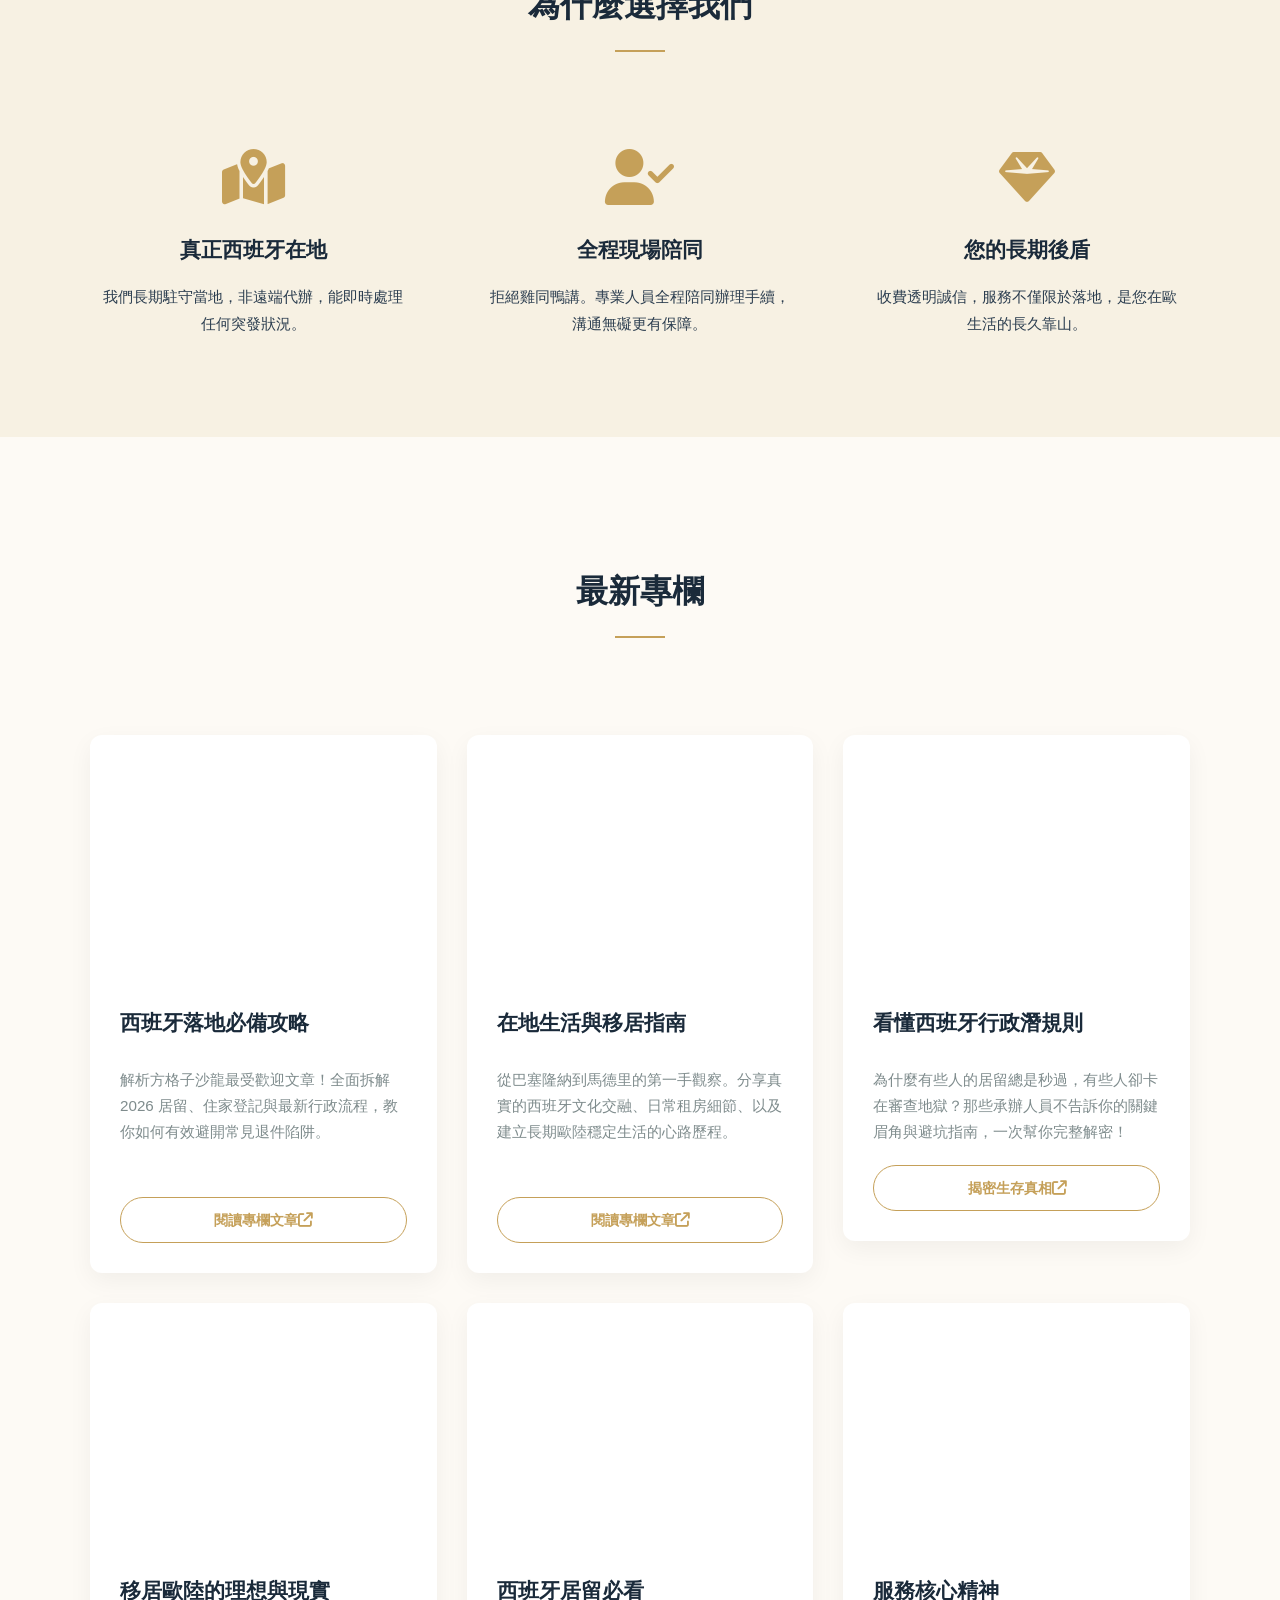
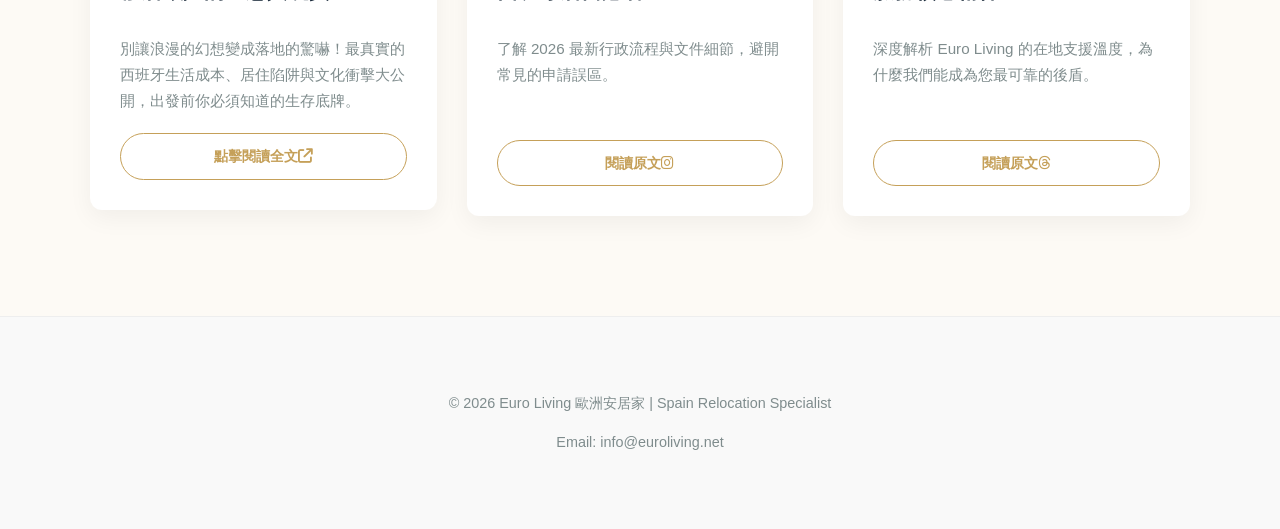
==== commit 21230a3d: "Update index.html Nav bar adjustment" ====
--- a/index.html
+++ b/index.html
@@ -42,45 +42,31 @@
         .logo-area span { font-size: 0.75rem; color: var(--main-gold); letter-spacing: 1.5px; font-weight: 600; text-transform: uppercase; margin-top: 2px; }
         
         .nav-right { display: flex; align-items: center; gap: 20px; }
-        .social-links { display: flex; gap: 15px; border-right: 1px solid #eee; padding-right: 20px; }
-        .social-links a { color: var(--dark-blue); font-size: 1.1rem; transition: 0.3s; }
-        .social-links a:hover { color: var(--main-gold); transform: translateY(-2px); }
-
-        .hamburger { cursor: pointer; display: flex; flex-direction: column; justify-content: space-between; width: 26px; height: 16px; }
+        .social-links { display: flex; gap: 15px; border-right: 1px solid #eee; padding-right: 20px; align-items: center; }
+        .social-links a { font-size: 1.2rem; transition: 0.3s; display: flex; align-items: center; }
+        .social-links a:hover { transform: translateY(-2px); opacity: 0.8; }
+
+        /* 各社群專屬品牌代表色 */
+        .social-links a.icon-blog { color: #e67e22; }      /* 方格子 Blog 暖橘色 */
+        .social-links a.icon-line { color: #06C755; }      /* LINE 官方綠色 */
+        .social-links a.icon-fb   { color: #1877F2; }      /* Facebook 官方藍色 */
+        .social-links a.icon-ig   { color: #E4405F; }      /* Instagram 官方粉紅 */
+        .social-links a.icon-th   { color: #101010; }      /* Threads 官方極致黑 */
+
+        .hamburger { cursor: pointer; display: flex; flex-direction: column; justify-content: space-between; width: 26px; height: 16px; flex-shrink: 0; }
         .hamburger span { display: block; width: 100%; height: 2px; background-color: var(--dark-blue); border-radius: 4px; }
 
-        .nav-overlay { 
-            position: fixed; top: 0; right: -100%; width: 100%; height: 100%; 
-            background: rgba(26, 42, 58, 0.98); z-index: 3000; 
-            display: flex; flex-direction: column; align-items: center; justify-content: center; 
-            transition: 0.5s cubic-bezier(0.77,0.2,0.05,1.0); 
-        }
-        .nav-overlay.active { right: 0; }
-        .nav-overlay a { color: white; text-decoration: none; font-size: 1.8rem; margin: 15px 0; font-weight: 300; letter-spacing: 4px; }
-        .close-btn { position: absolute; top: 25px; right: 35px; color: white; font-size: 3rem; cursor: pointer; }
-
-        /* --- 官方line --- */
-     .floating-line-btn {
-    position: fixed;
-    bottom: 25px;
-    right: 25px;
-    background: transparent;               /* 拿掉外面的綠色圓圈 */
-    color: rgba(6, 199, 85, 0.85);          /* 經典 LINE 綠，帶一點微透明感 */
-    font-size: 52px;                       /* 再放大一點，讓圖示與文字更清楚 */
-    z-index: 2500;
-    transition: all 0.3s ease;
-    text-decoration: none;
-    display: flex;
-    align-items: center;
-    justify-content: center;
-    /* 加上輕柔陰影，確保在淺色或白色背景上立體又清晰 */
-    filter: drop-shadow(0 4px 8px rgba(0, 0, 0, 0.12)); 
-}
-
-.floating-line-btn:hover {
-    transform: scale(1.1);
-    color: rgba(6, 199, 85, 1);             /* 滑鼠移過去或點擊時恢復 100% 飽和度 */
-}
+        /* 手機版專屬微調：減少左右擁擠感 */
+        @media (max-width: 768px) {
+            .navbar { padding: 0.8rem 1rem; } /* 縮小兩側留白 */
+            .logo-area h1 { font-size: 1.2rem; letter-spacing: 2px; } /* 微調標題大小與字距 */
+            .logo-area span { font-size: 0.65rem; letter-spacing: 1px; }
+            .nav-right { gap: 12px; }
+            .social-links { gap: 10px; padding-right: 12px; } /* 縮小圖示與分隔線距離 */
+            .social-links a { font-size: 1.05rem; }
+            .hamburger { width: 22px; height: 14px; }
+        }
+
 
         /* --- Hero --- */
         .hero { 
@@ -201,11 +187,11 @@
     </div>
     <div class="nav-right">
         <div class="social-links">
-            <a href="https://vocus.cc/salon/698d65fffd897800013c734d" target="_blank" title="方格子沙龍部落格"><i class="fa-solid fa-blog"></i></a>
-            <a href="https://www.facebook.com/share/1BBk4G2nhR/" target="_blank"><i class="fa-brands fa-facebook-f"></i></a>
-            <a href="https://www.instagram.com/euroliving.tw" target="_blank"><i class="fa-brands fa-instagram"></i></a>
-            <a href="https://www.threads.net/@euroliving.tw" target="_blank"><i class="fa-brands fa-threads"></i></a>
-            <a href="https://line.me/R/ti/p/@184ebyew" target="_blank" title="官方 LINE 諮詢"><i class="fa-brands fa-line"></i></a>
+            <a href="https://vocus.cc/salon/698d65fffd897800013c734d" target="_blank" title="方格子沙龍部落格" class="icon-blog"><i class="fa-solid fa-blog"></i></a>
+            <a href="https://line.me/R/ti/p/@184ebyew" target="_blank" title="官方 LINE 諮詢" class="icon-line"><i class="fa-brands fa-line"></i></a>
+            <a href="https://www.facebook.com/share/1BBk4G2nhR/" target="_blank" title="Facebook" class="icon-fb"><i class="fa-brands fa-facebook-f"></i></a>
+            <a href="https://www.instagram.com/euroliving.tw" target="_blank" title="Instagram" class="icon-ig"><i class="fa-brands fa-instagram"></i></a>
+            <a href="https://www.threads.net/@euroliving.tw" target="_blank" title="Threads" class="icon-th"><i class="fa-brands fa-threads"></i></a>
         </div>
         <div class="hamburger" id="hamburgerBtn"><span></span><span></span><span></span></div>
     </div>
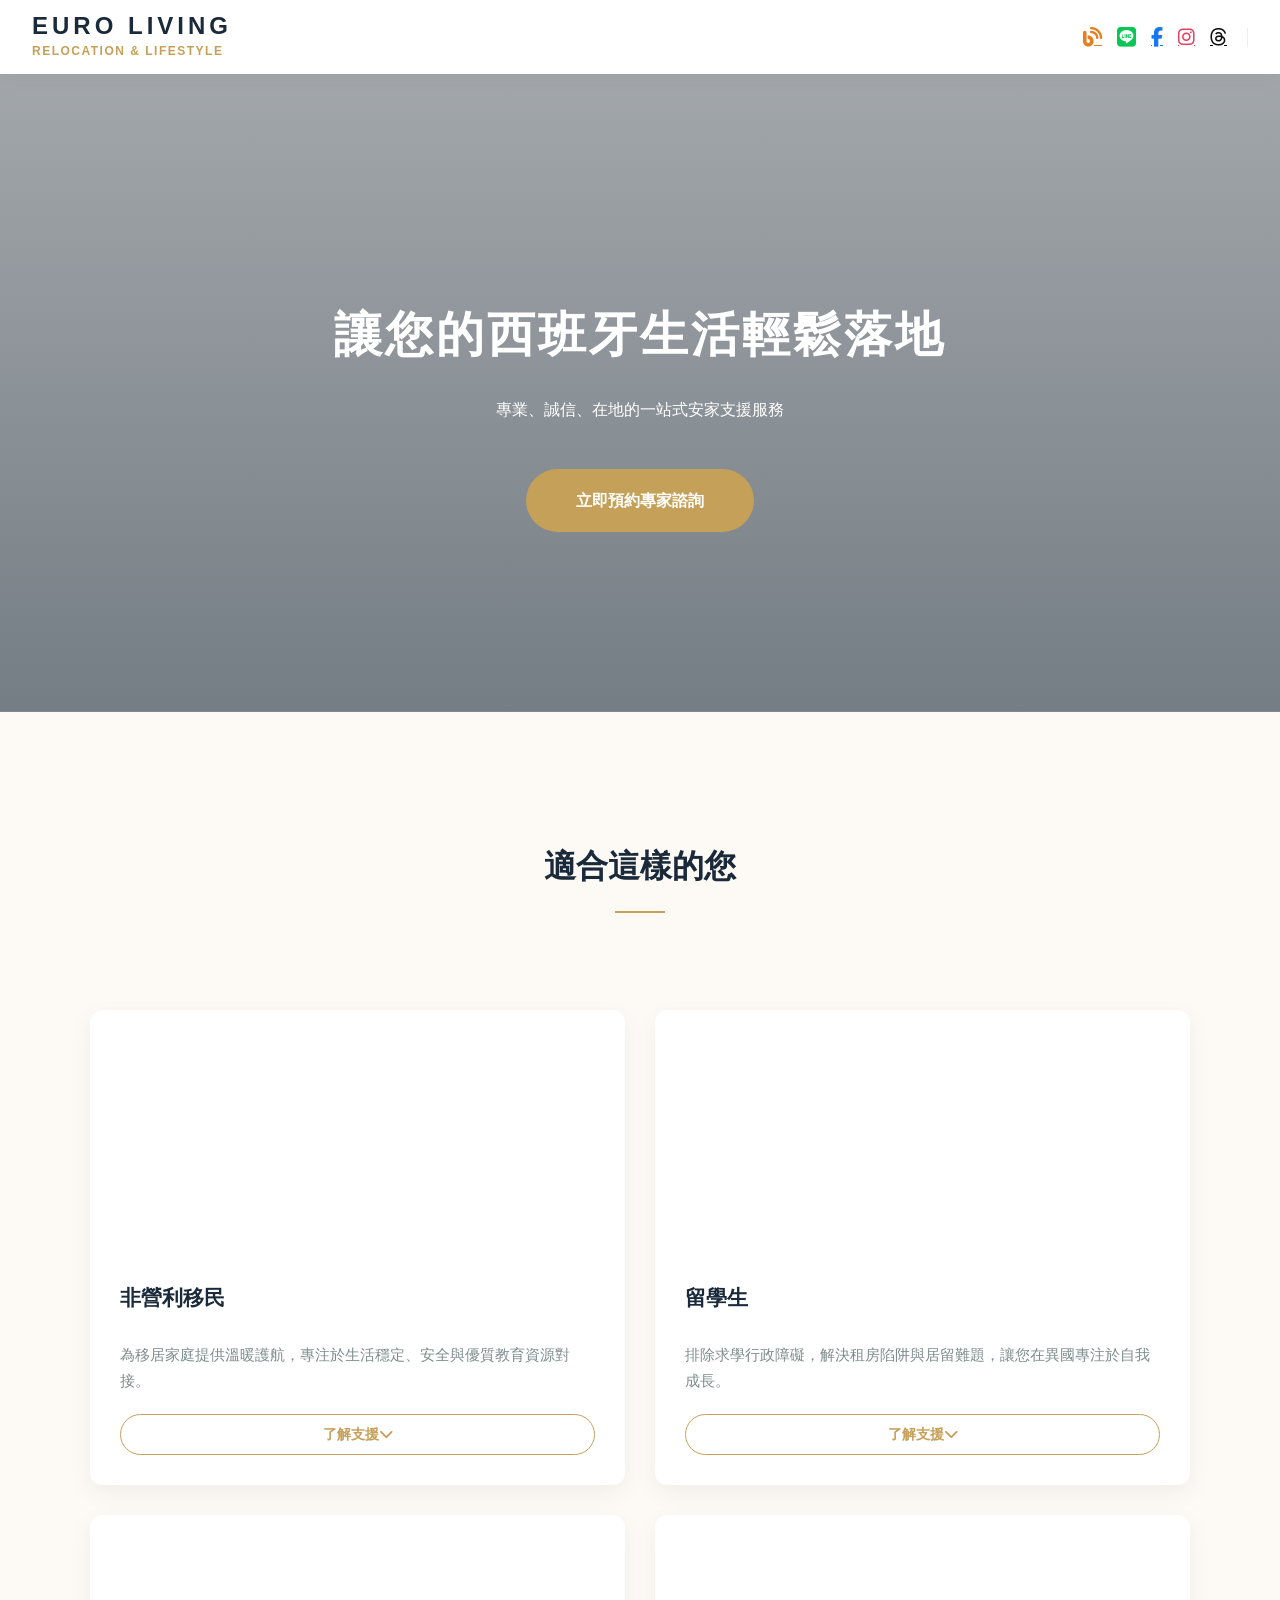
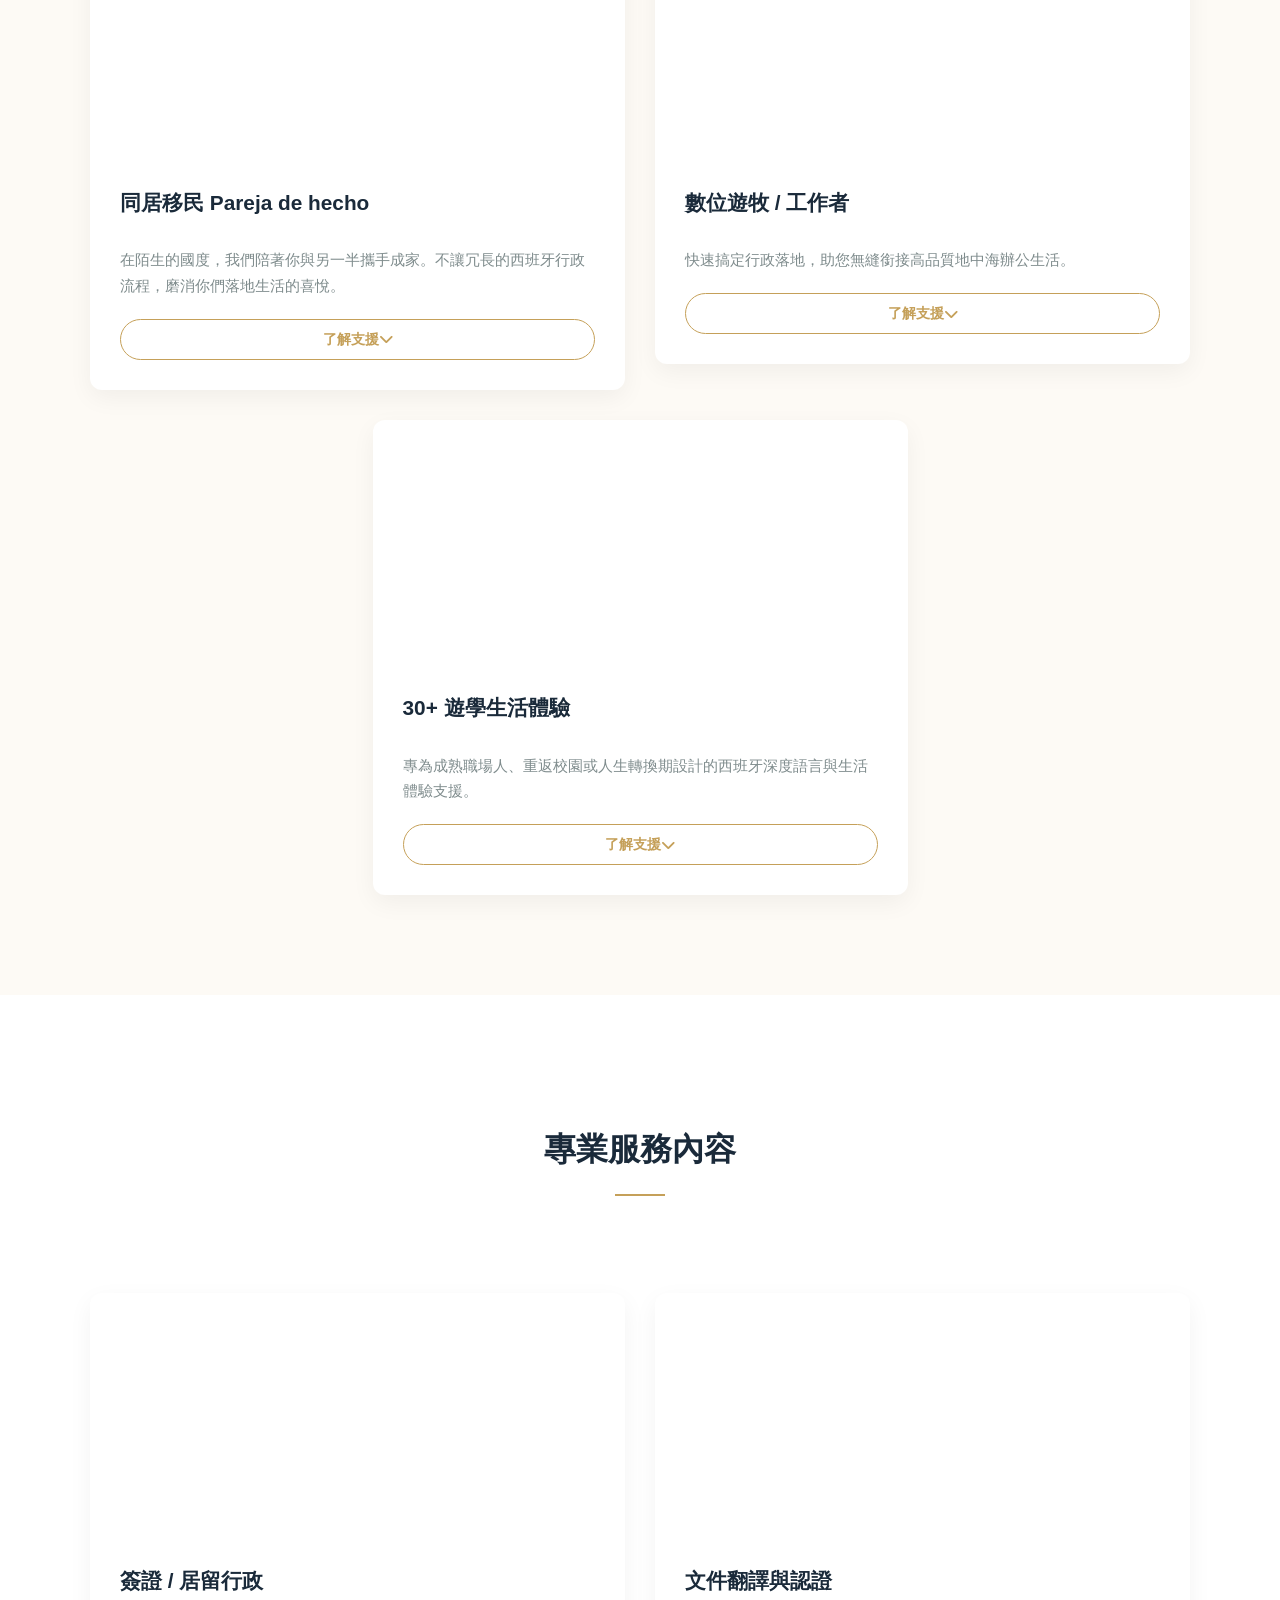
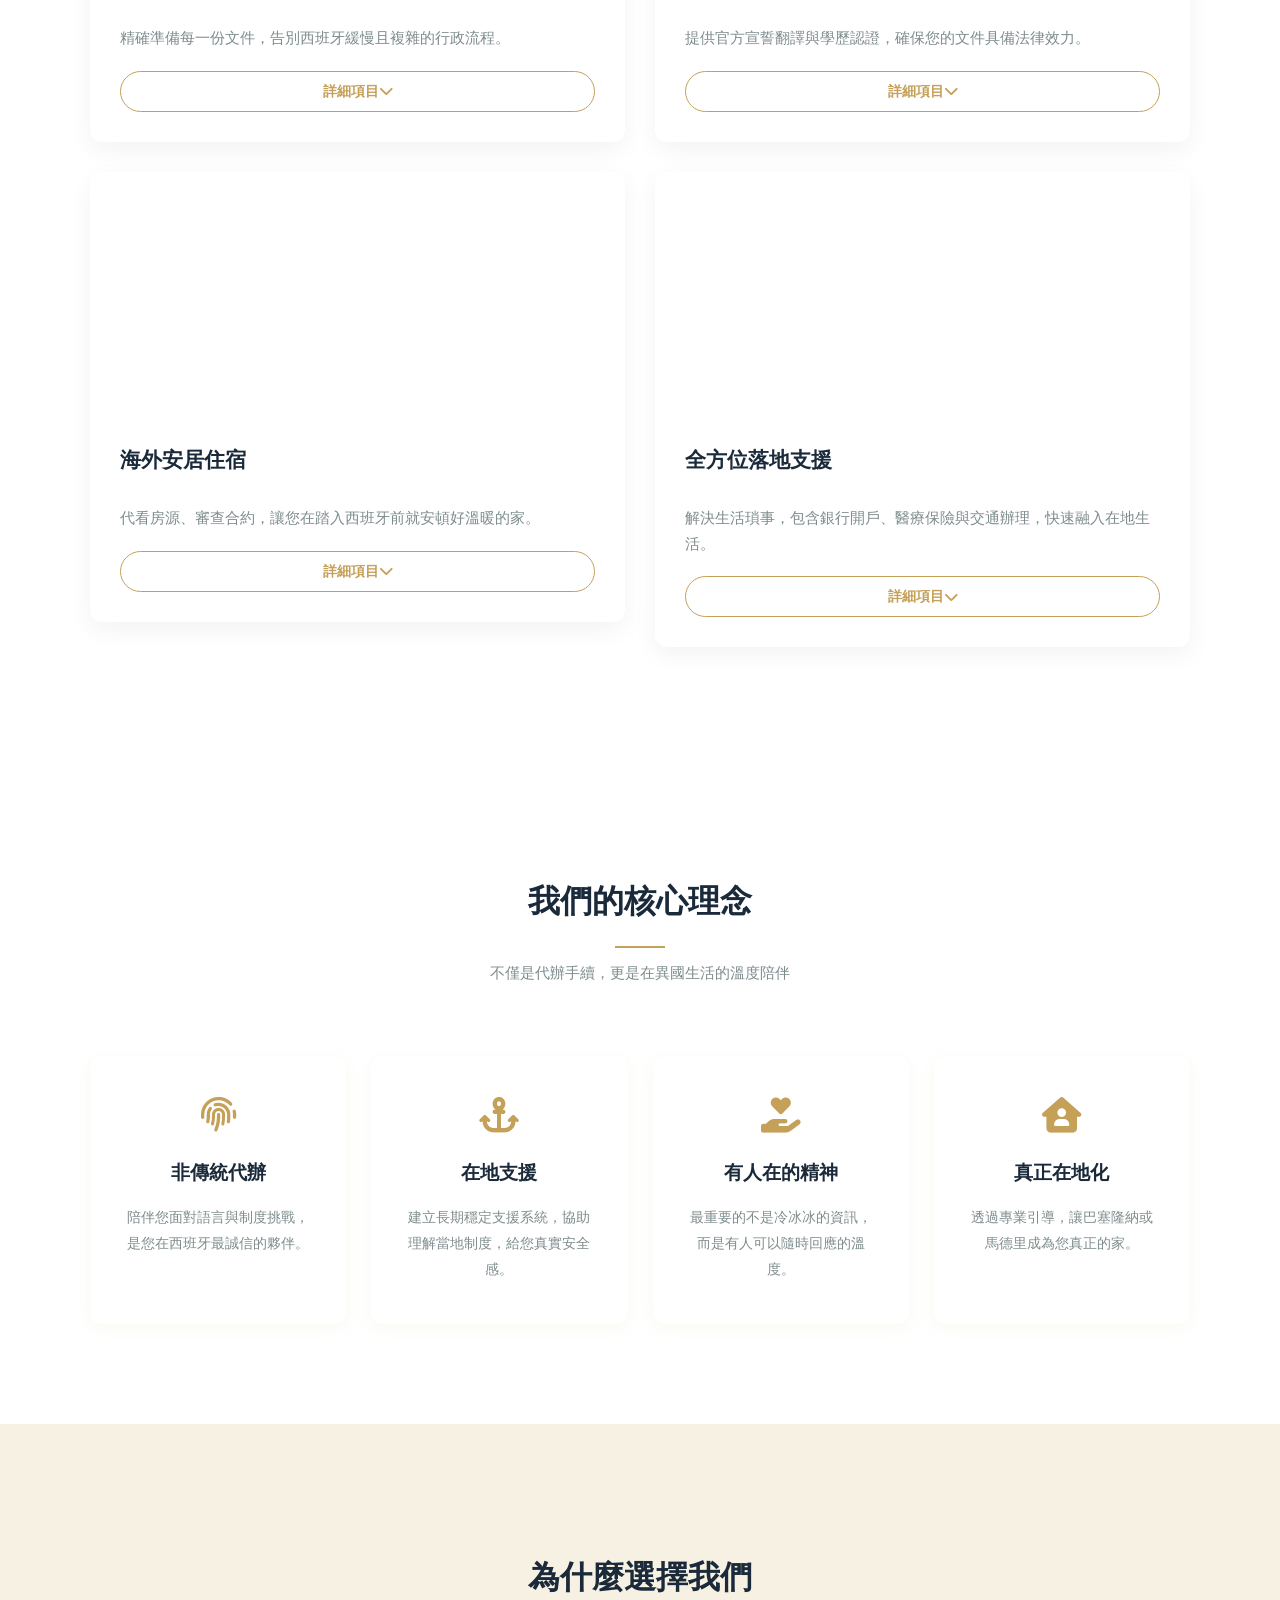
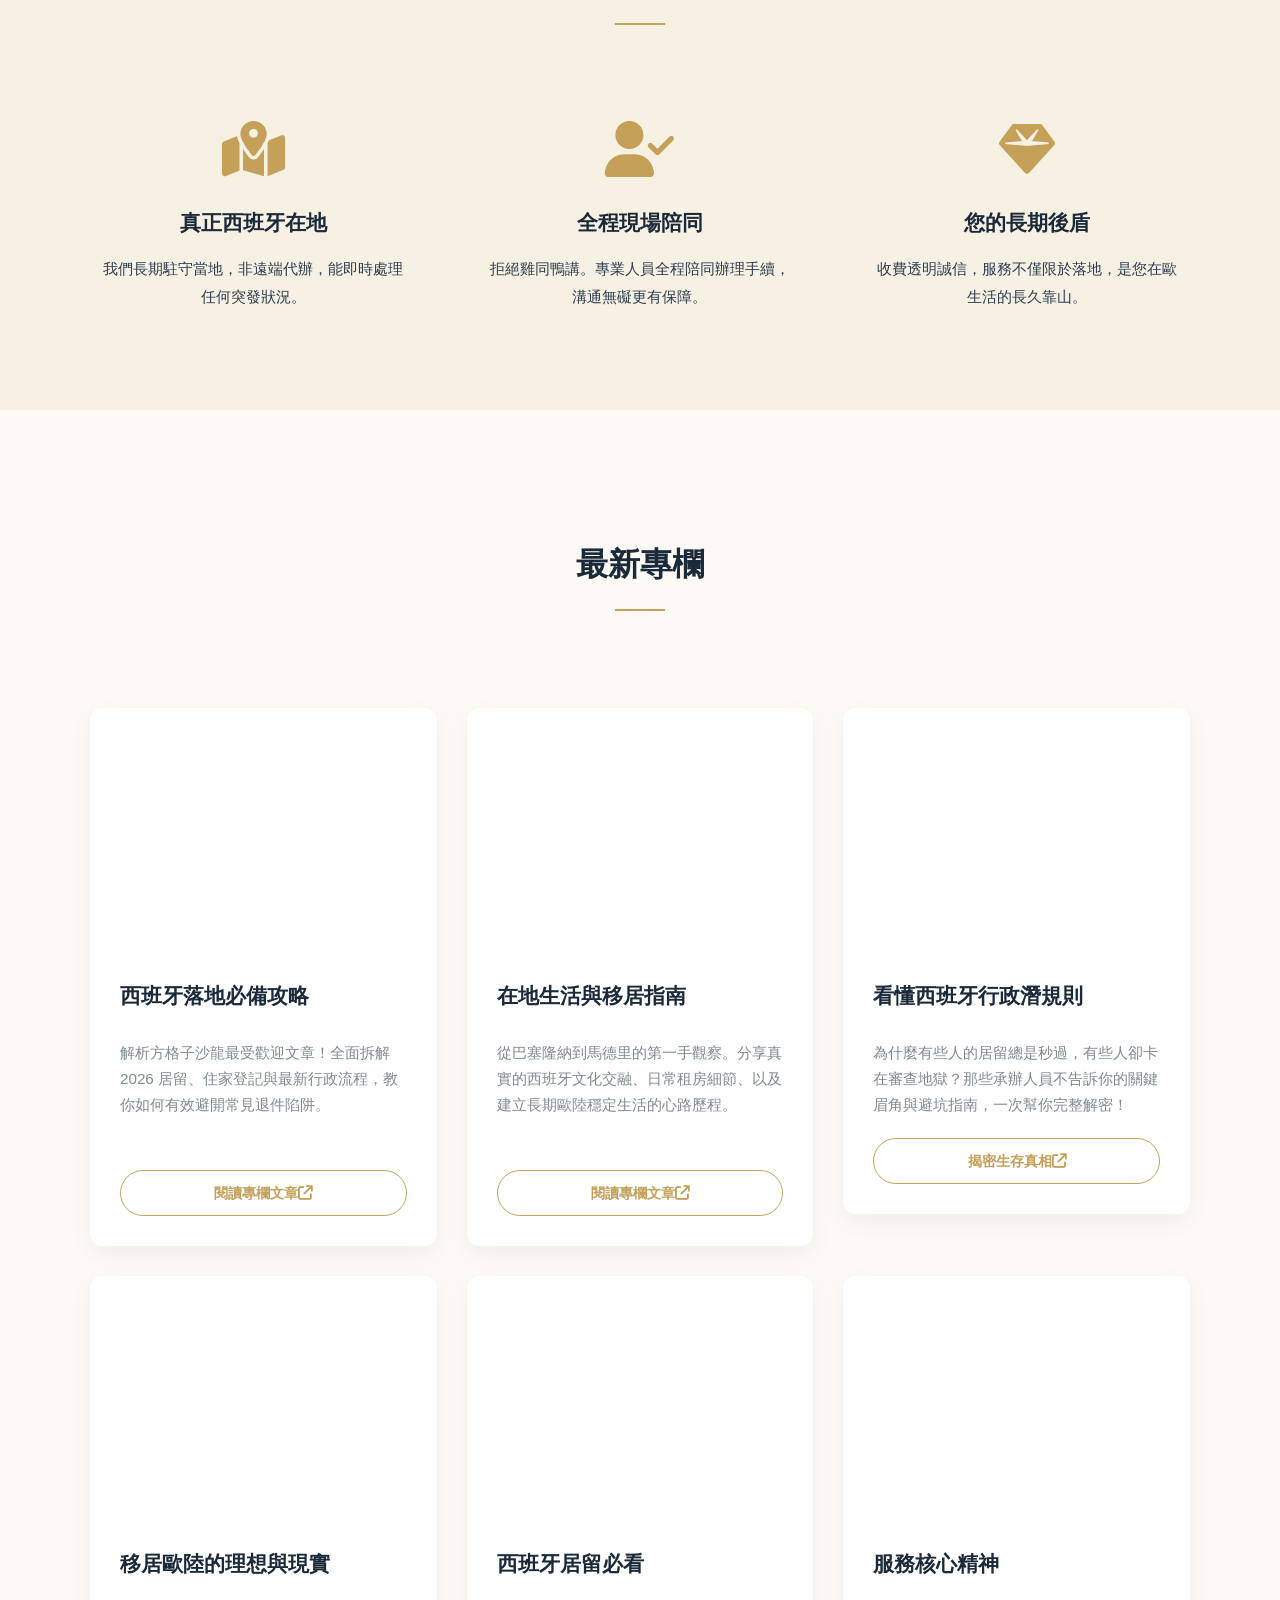
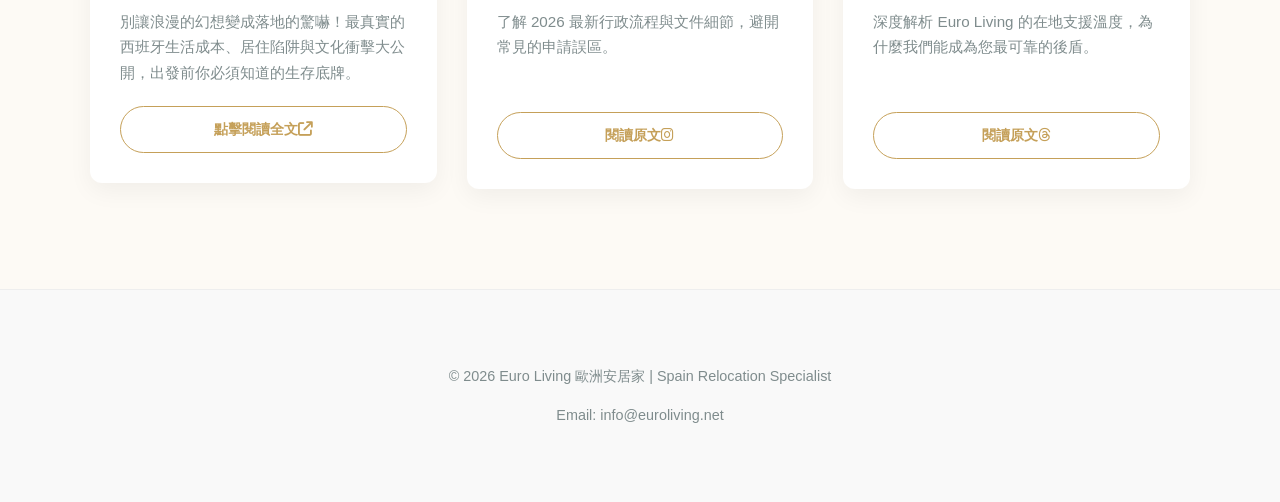
==== commit 0088a87b: "Update index.html Remove blue options" ====
--- a/index.html
+++ b/index.html
@@ -66,6 +66,17 @@
             .social-links a { font-size: 1.05rem; }
             .hamburger { width: 22px; height: 14px; }
         }
+        
+        /* 隱藏手機版漢堡按鈕 */
+        .hamburger { 
+            display: none !important; 
+        }
+
+        /* 隱藏彈出的手機版全螢幕選單 */
+        .nav-overlay { 
+            display: none !important; 
+        }
+
 
 
         /* --- Hero --- */
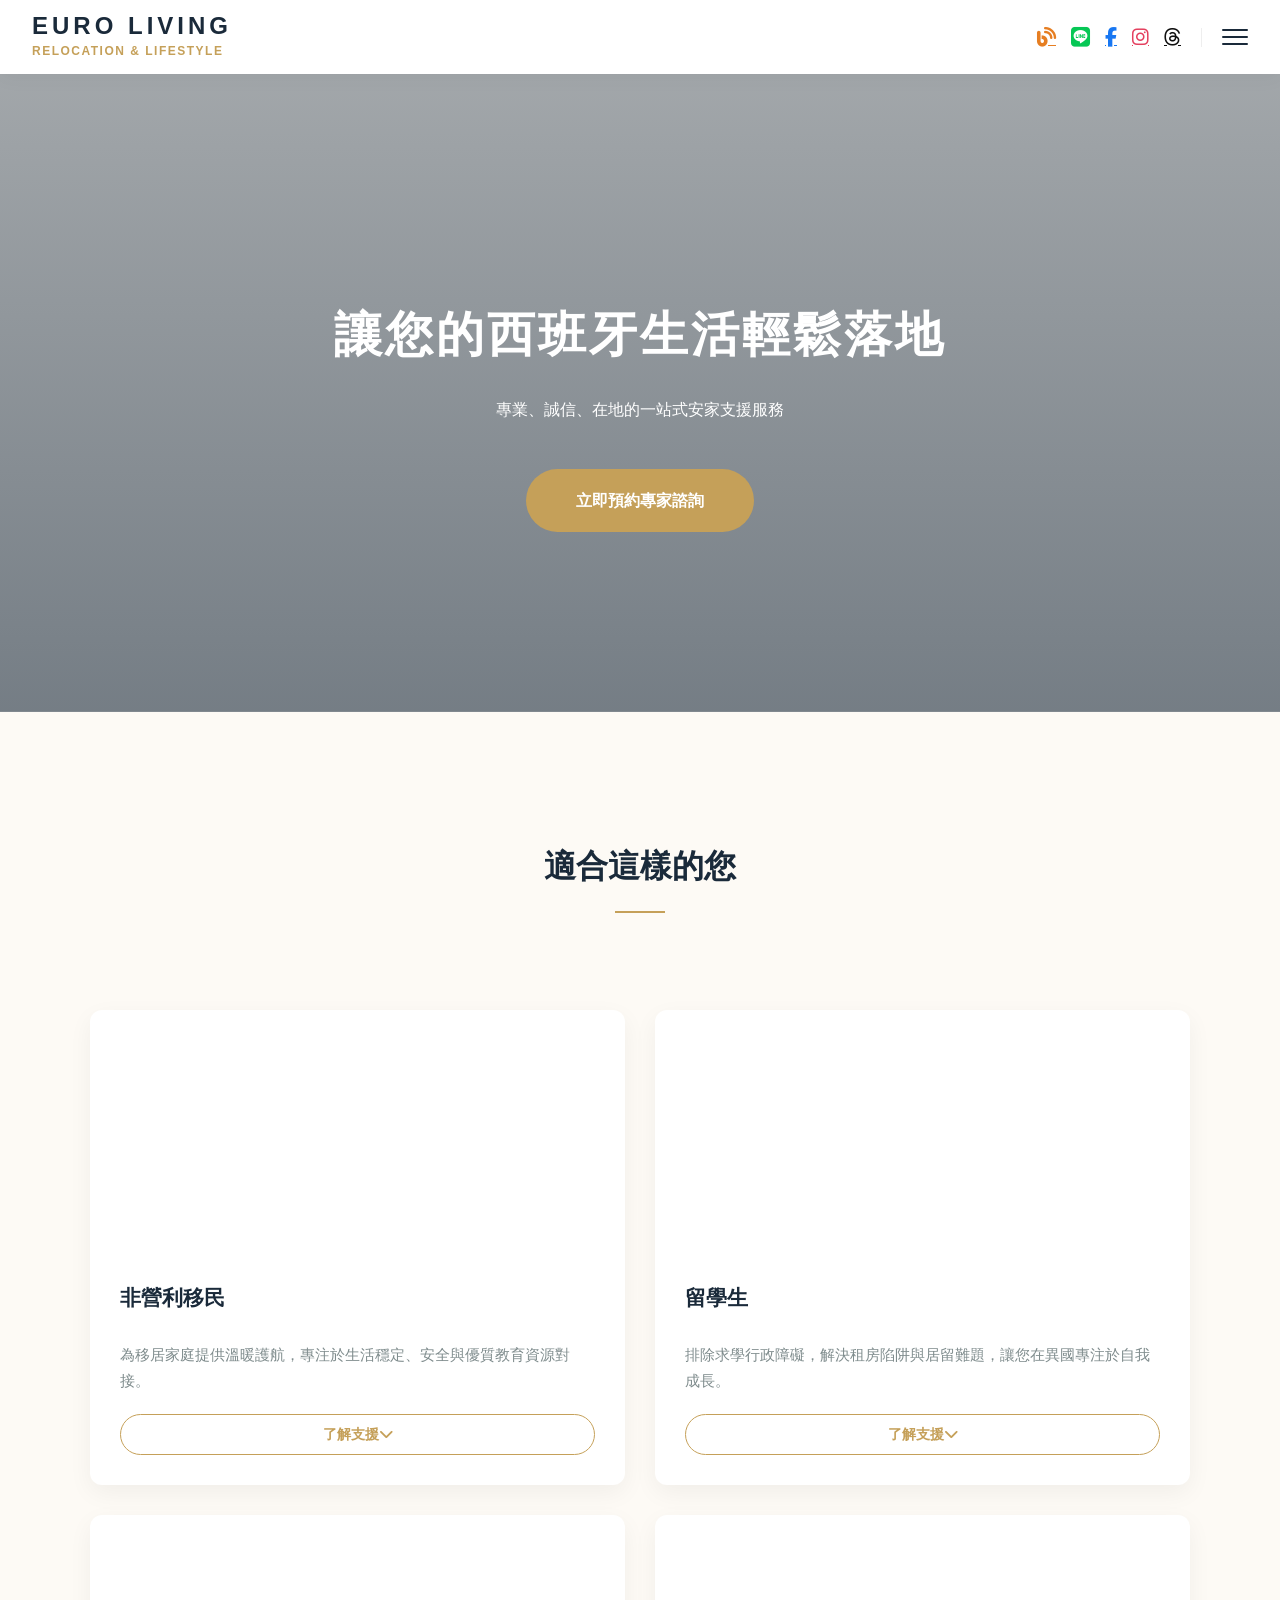
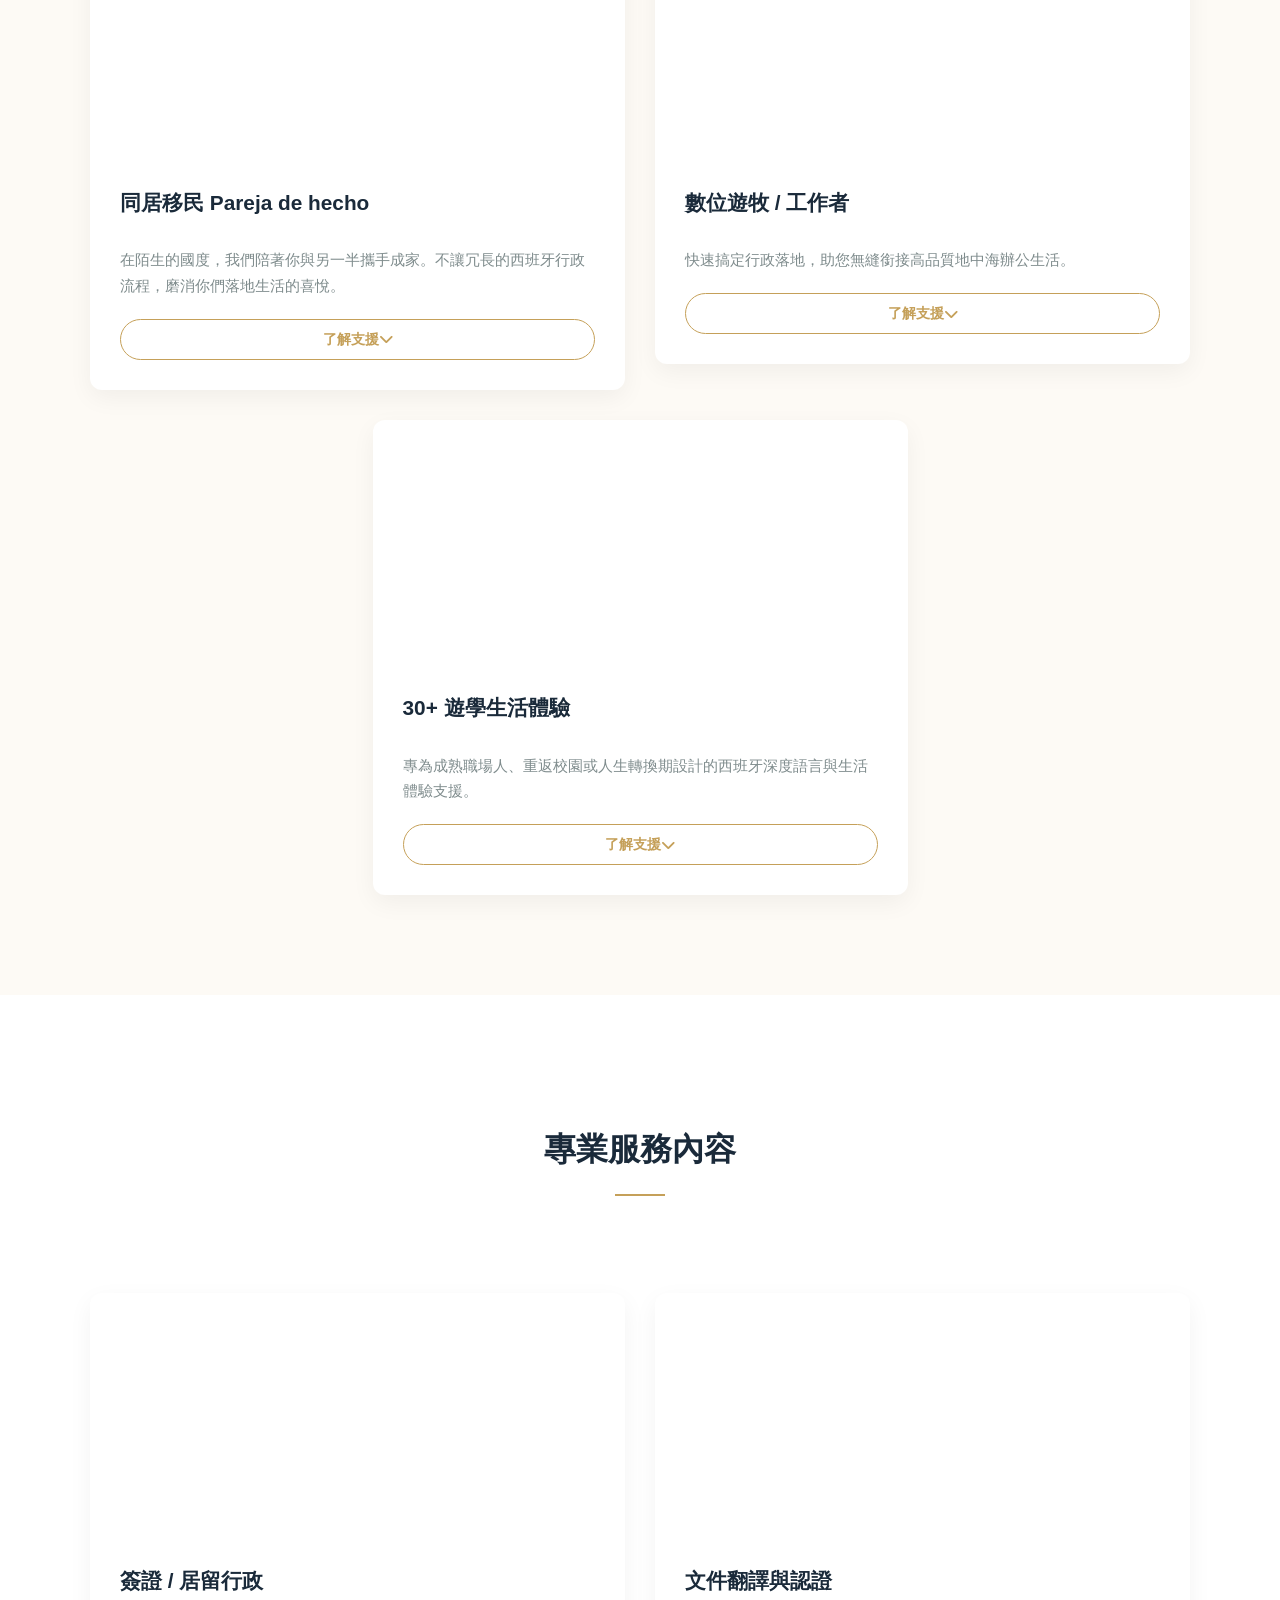
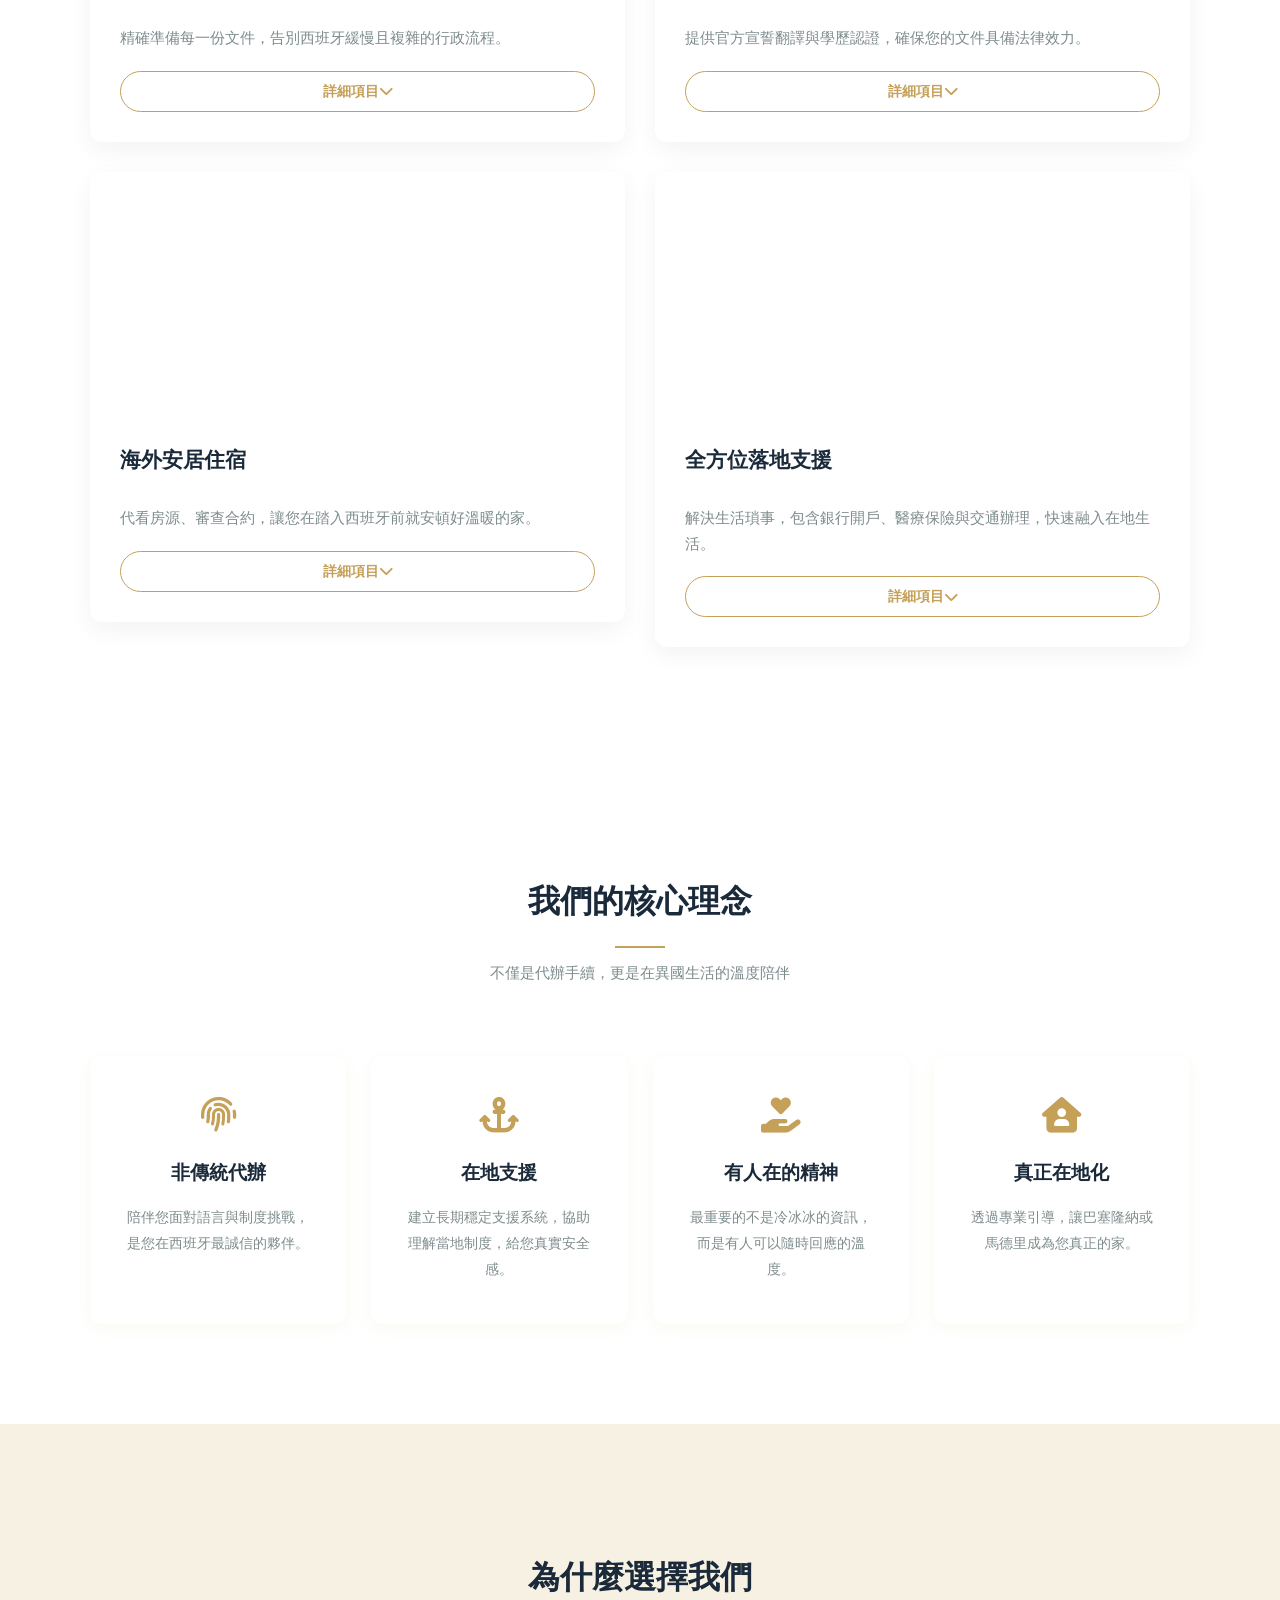
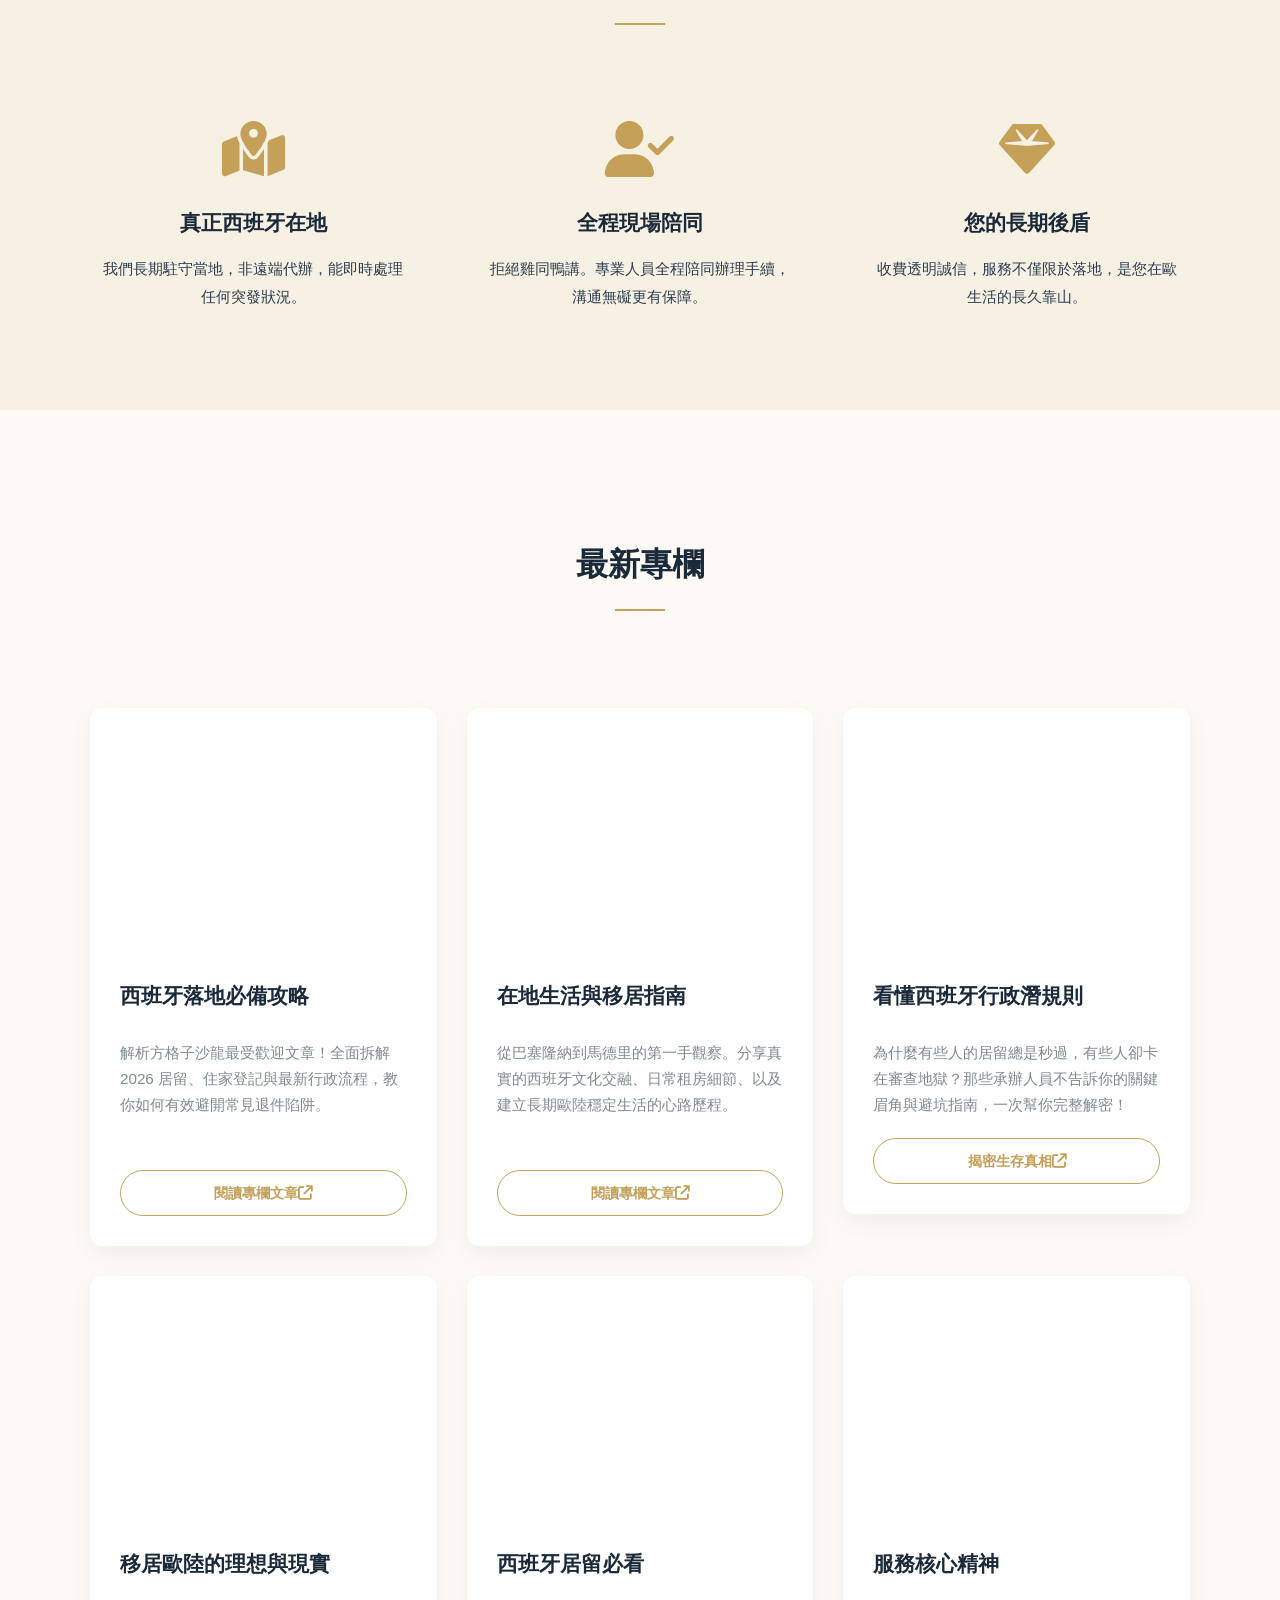
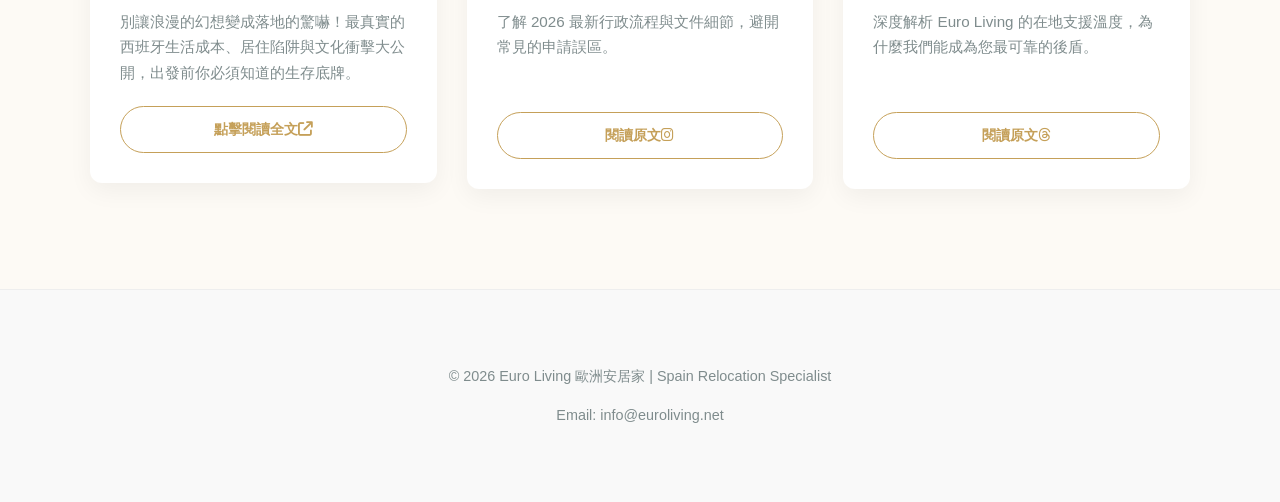
==== commit d3038005: "Update index.html Fix hammer" ====
--- a/index.html
+++ b/index.html
@@ -25,6 +25,7 @@
         }
 
         /* --- 導覽列 --- */
+            /* --- 導覽列 --- */
         .navbar { 
             background: var(--white); 
             padding: 0.8rem 2rem; 
@@ -56,28 +57,30 @@
         .hamburger { cursor: pointer; display: flex; flex-direction: column; justify-content: space-between; width: 26px; height: 16px; flex-shrink: 0; }
         .hamburger span { display: block; width: 100%; height: 2px; background-color: var(--dark-blue); border-radius: 4px; }
 
+        /* 隱藏的滿版側滑選單，平時收合，點擊 hamburger 後才會滑出 */
+        .nav-overlay { 
+            position: fixed; top: 0; right: -100%; width: 100%; height: 100%; 
+            background: rgba(26, 42, 58, 0.98); z-index: 3000; 
+            display: flex; flex-direction: column; align-items: center; justify-content: center; 
+            transition: 0.5s cubic-bezier(0.77,0.2,0.05,1.0); 
+        }
+        .nav-overlay.active { right: 0; }
+        .nav-overlay a { color: white; text-decoration: none; font-size: 1.8rem; margin: 15px 0; font-weight: 300; letter-spacing: 4px; }
+        .nav-overlay a:hover { color: var(--main-gold); }
+        .close-btn { position: absolute; top: 25px; right: 35px; color: white; font-size: 3rem; cursor: pointer; }
+
         /* 手機版專屬微調：減少左右擁擠感 */
         @media (max-width: 768px) {
-            .navbar { padding: 0.8rem 1rem; } /* 縮小兩側留白 */
-            .logo-area h1 { font-size: 1.2rem; letter-spacing: 2px; } /* 微調標題大小與字距 */
+            .navbar { padding: 0.8rem 1rem; } 
+            .logo-area h1 { font-size: 1.2rem; letter-spacing: 2px; } 
             .logo-area span { font-size: 0.65rem; letter-spacing: 1px; }
             .nav-right { gap: 12px; }
-            .social-links { gap: 10px; padding-right: 12px; } /* 縮小圖示與分隔線距離 */
+            .social-links { gap: 10px; padding-right: 12px; } 
             .social-links a { font-size: 1.05rem; }
             .hamburger { width: 22px; height: 14px; }
         }
-        
-        /* 隱藏手機版漢堡按鈕 */
-        .hamburger { 
-            display: none !important; 
-        }
-
-        /* 隱藏彈出的手機版全螢幕選單 */
-        .nav-overlay { 
-            display: none !important; 
-        }
-
-
+
+       
 
         /* --- Hero --- */
         .hero { 
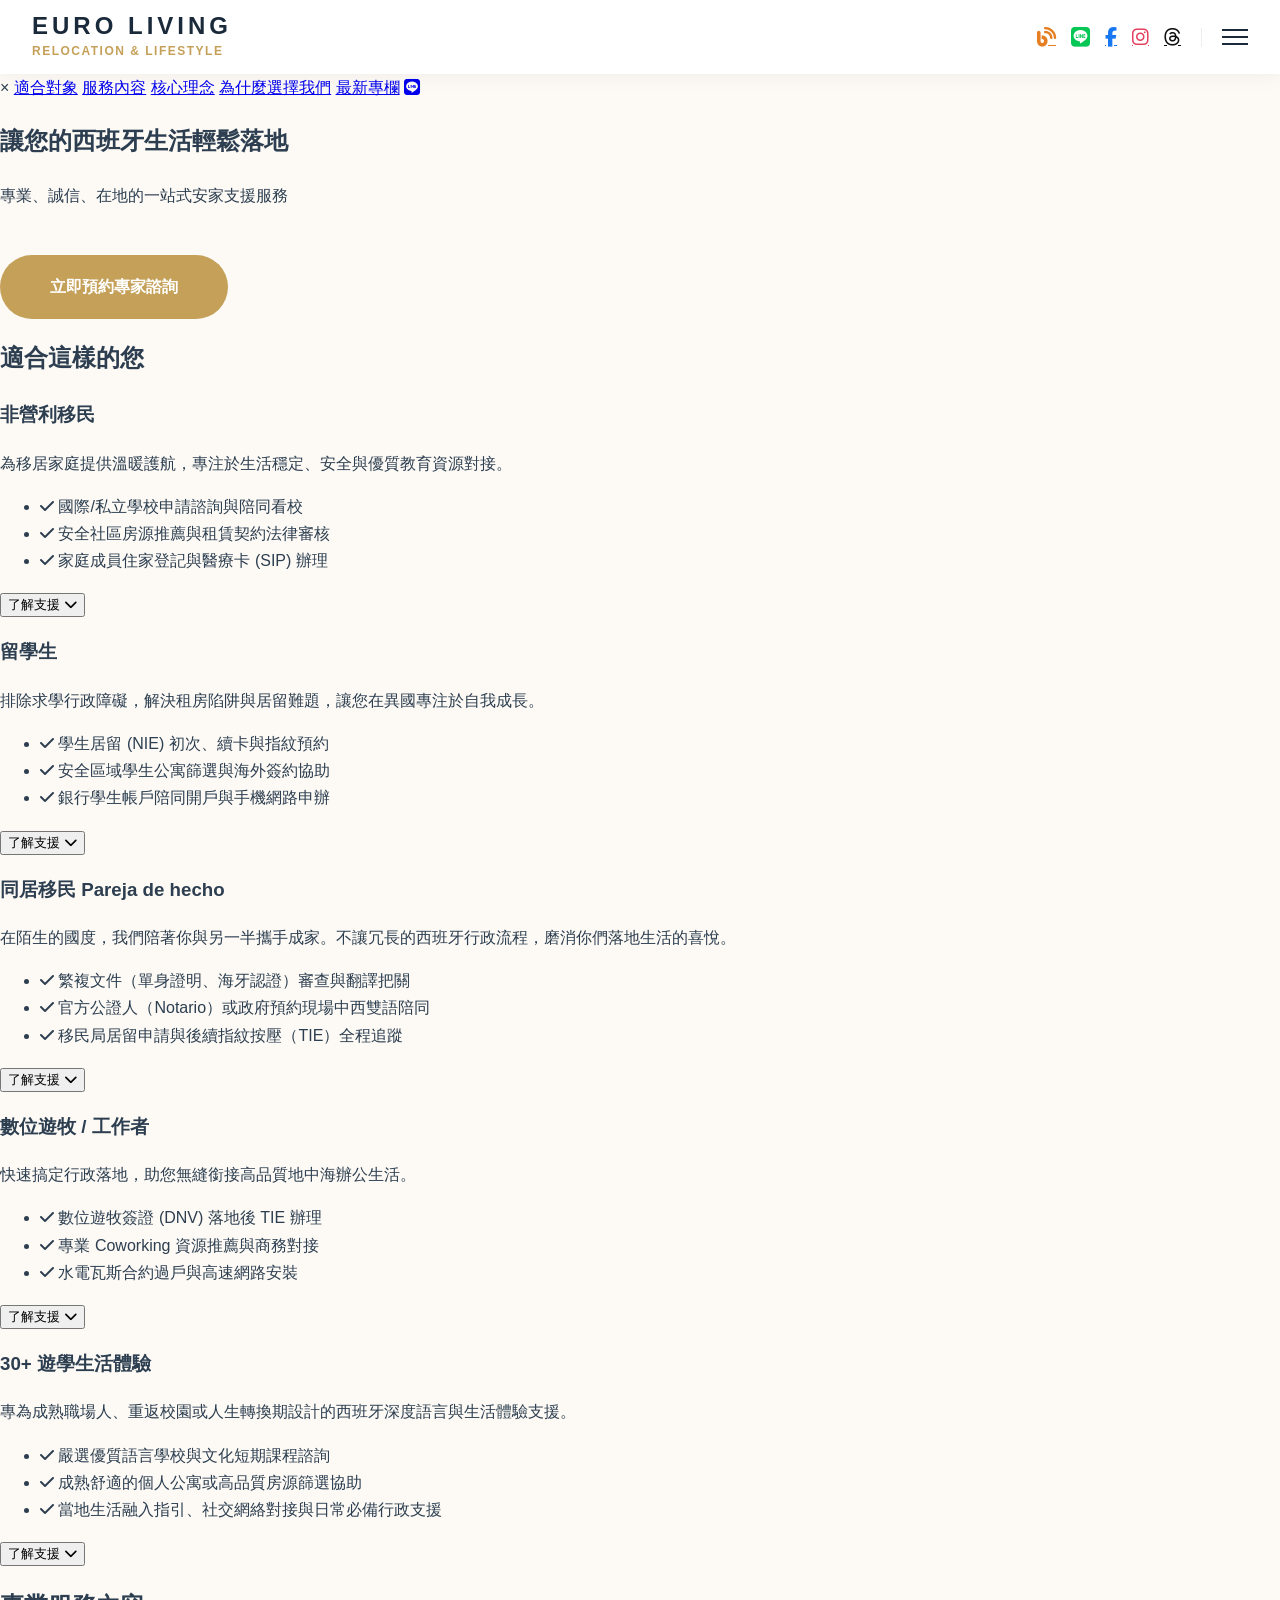
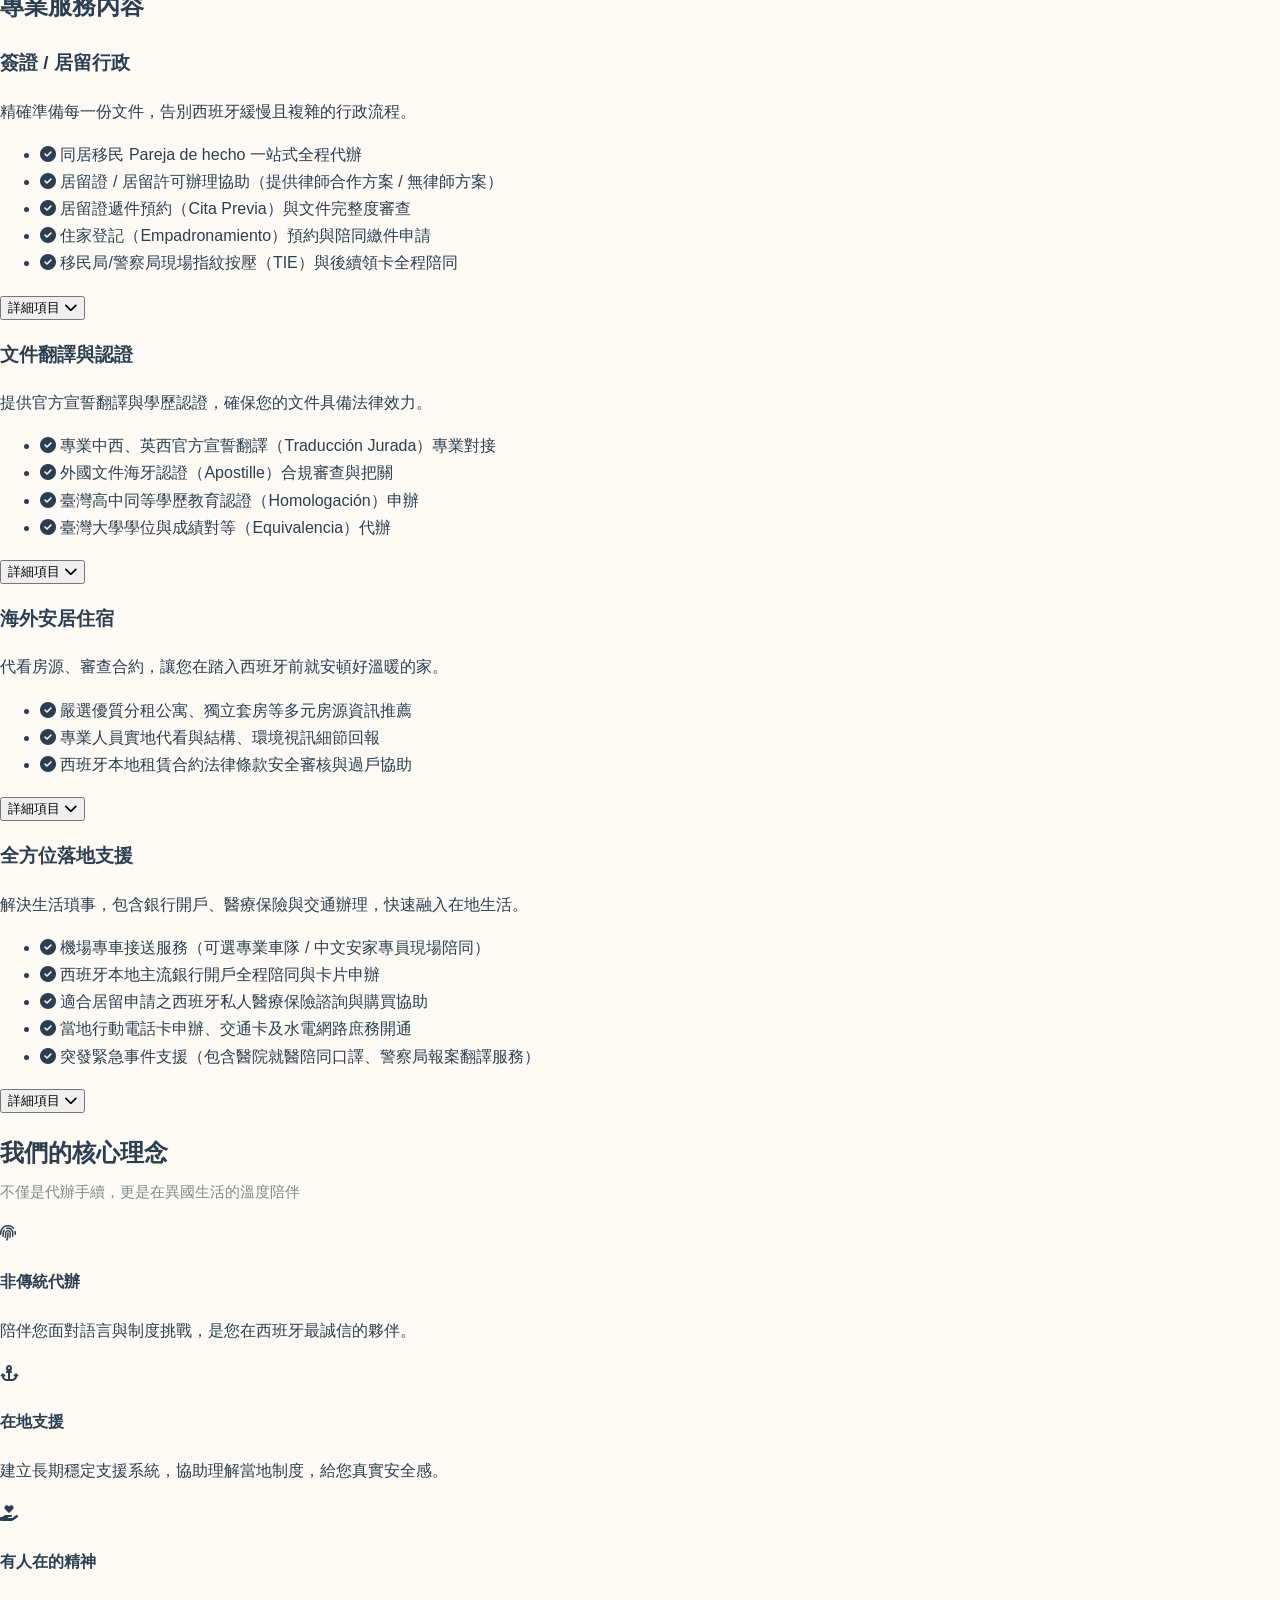
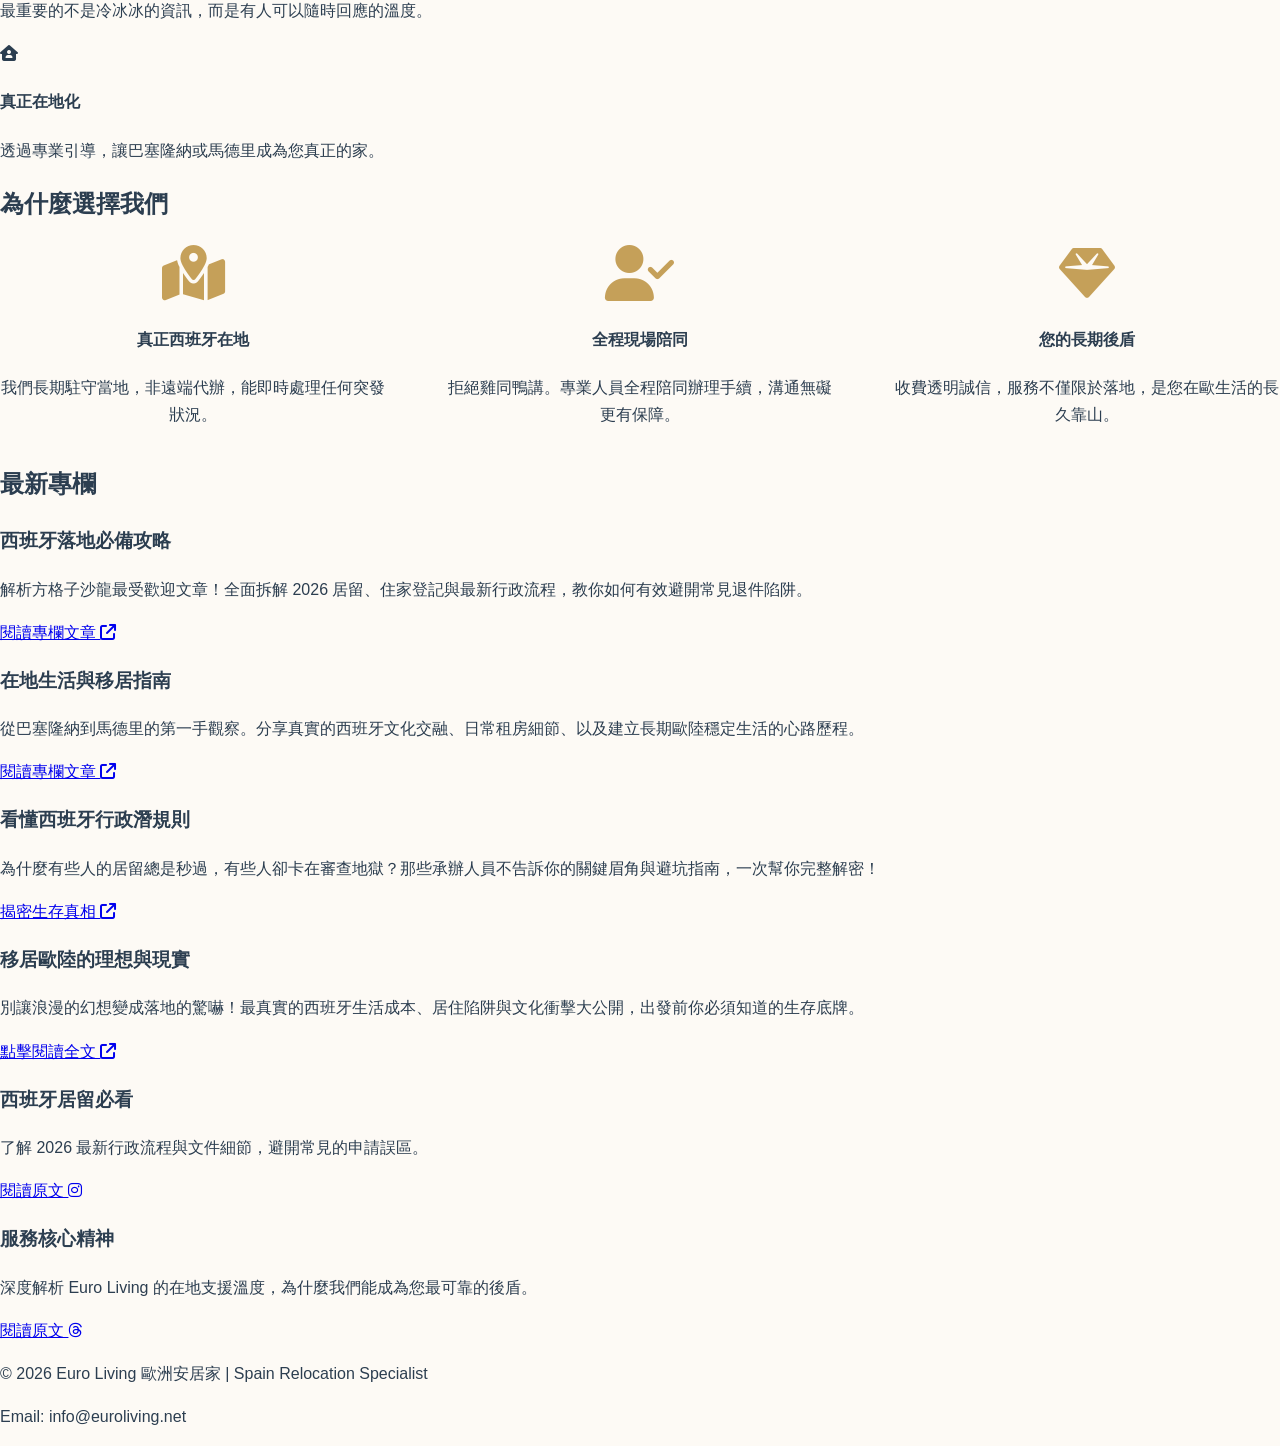
==== commit 40a07c54: "Update index.html Fix hamburger" ====
--- a/index.html
+++ b/index.html
@@ -25,7 +25,6 @@
         }
 
         /* --- 導覽列 --- */
-            /* --- 導覽列 --- */
         .navbar { 
             background: var(--white); 
             padding: 0.8rem 2rem; 
@@ -55,13 +54,29 @@
         .social-links a.icon-th   { color: #101010; }      /* Threads 官方極致黑 */
 
         .hamburger { cursor: pointer; display: flex; flex-direction: column; justify-content: space-between; width: 26px; height: 16px; flex-shrink: 0; }
-        .hamburger span { display: block; width: 100%; height: 2px; background-color: var(--dark-blue); border-radius: 4px; }
+        .hamburger span { display: block; width: 100%; height: 2px; background-color: var(--dark-blue); border-radius: /* 漢堡按鈕樣式 */
+.hamburger { 
+    cursor: pointer; 
+    display: flex !important; 
+    flex-direction: column; 
+    justify-content: space-between; 
+    width: 24px; 
+    height: 16px; 
+    flex-shrink: 0; 
+}
+.hamburger span { 
+    display: block; 
+    width: 100%; 
+    height: 2px; 
+    background-color: var(--dark-blue); 
+    border-radius: 4px; 
+}
 
         /* 隱藏的滿版側滑選單，平時收合，點擊 hamburger 後才會滑出 */
         .nav-overlay { 
             position: fixed; top: 0; right: -100%; width: 100%; height: 100%; 
             background: rgba(26, 42, 58, 0.98); z-index: 3000; 
-            display: flex; flex-direction: column; align-items: center; justify-content: center; 
+            display: flex; flex-direction: column; align-items: center; justify-content: center;
             transition: 0.5s cubic-bezier(0.77,0.2,0.05,1.0); 
         }
         .nav-overlay.active { right: 0; }
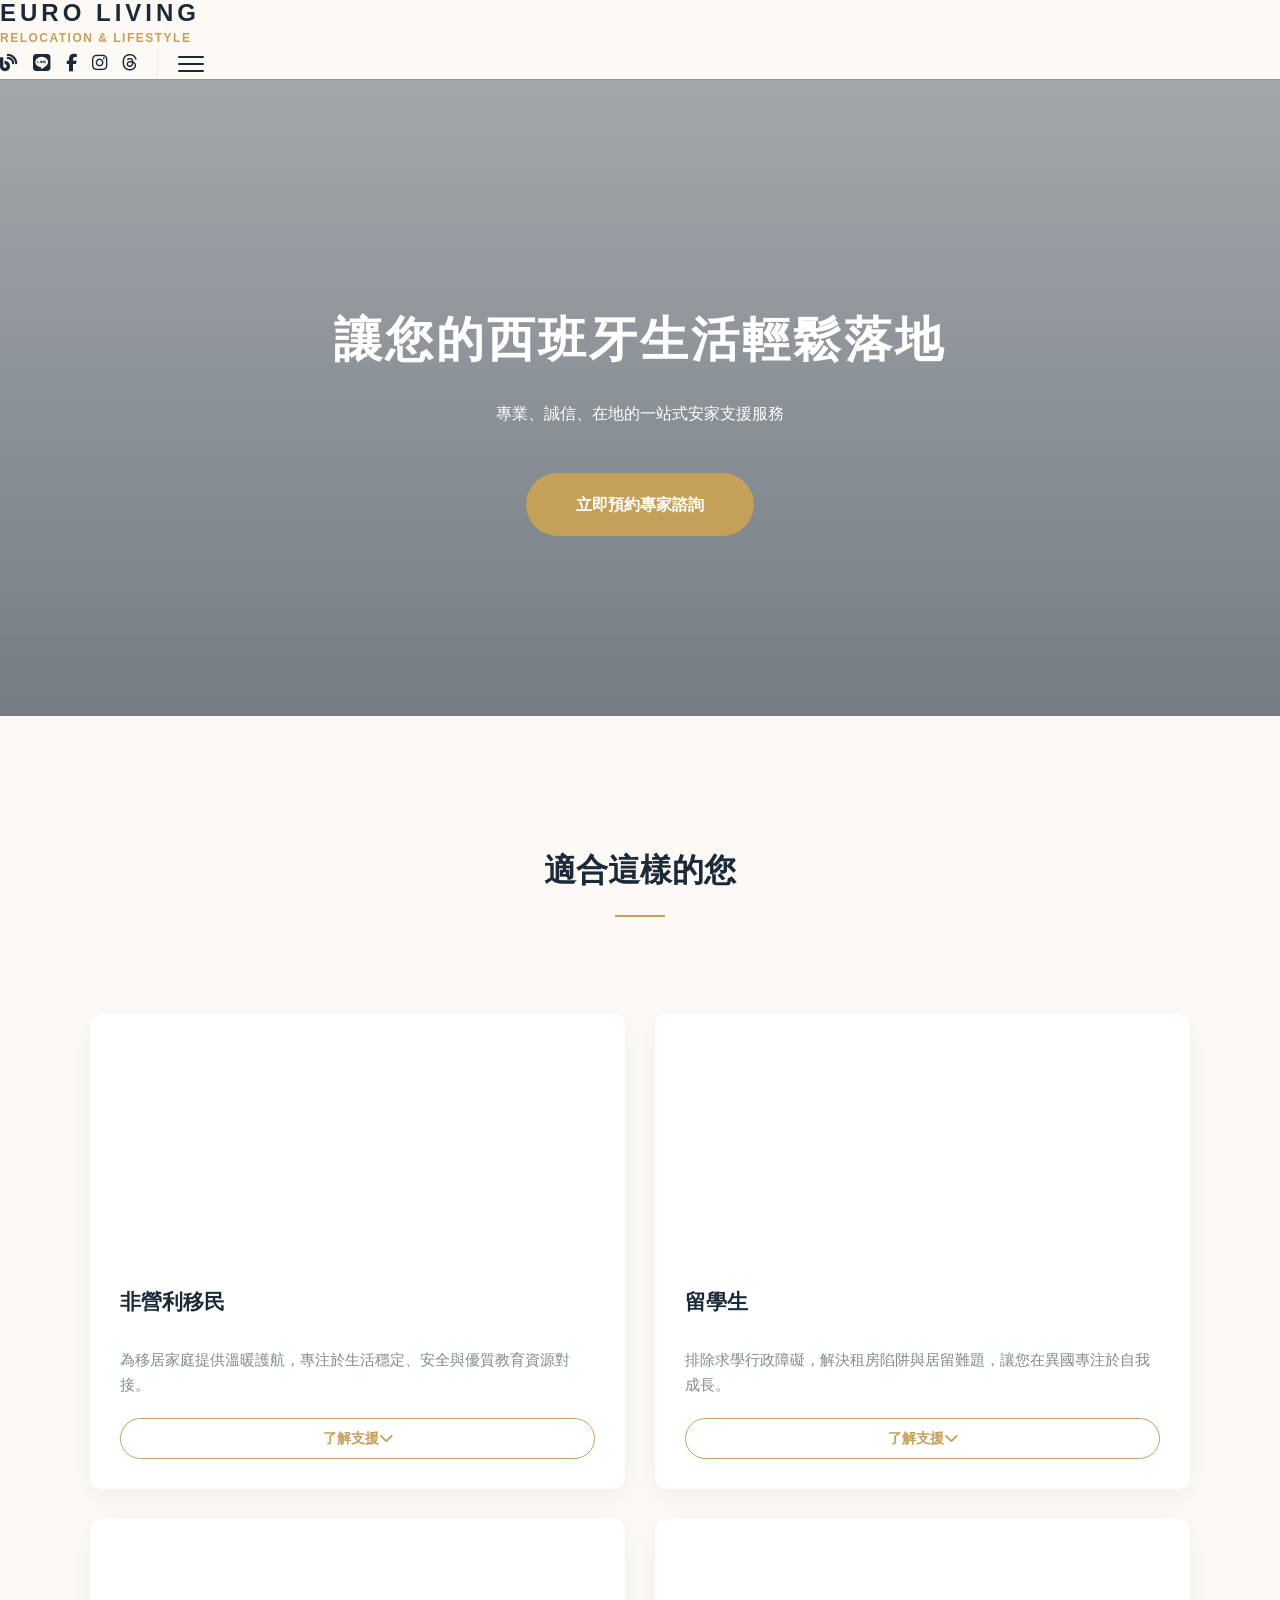
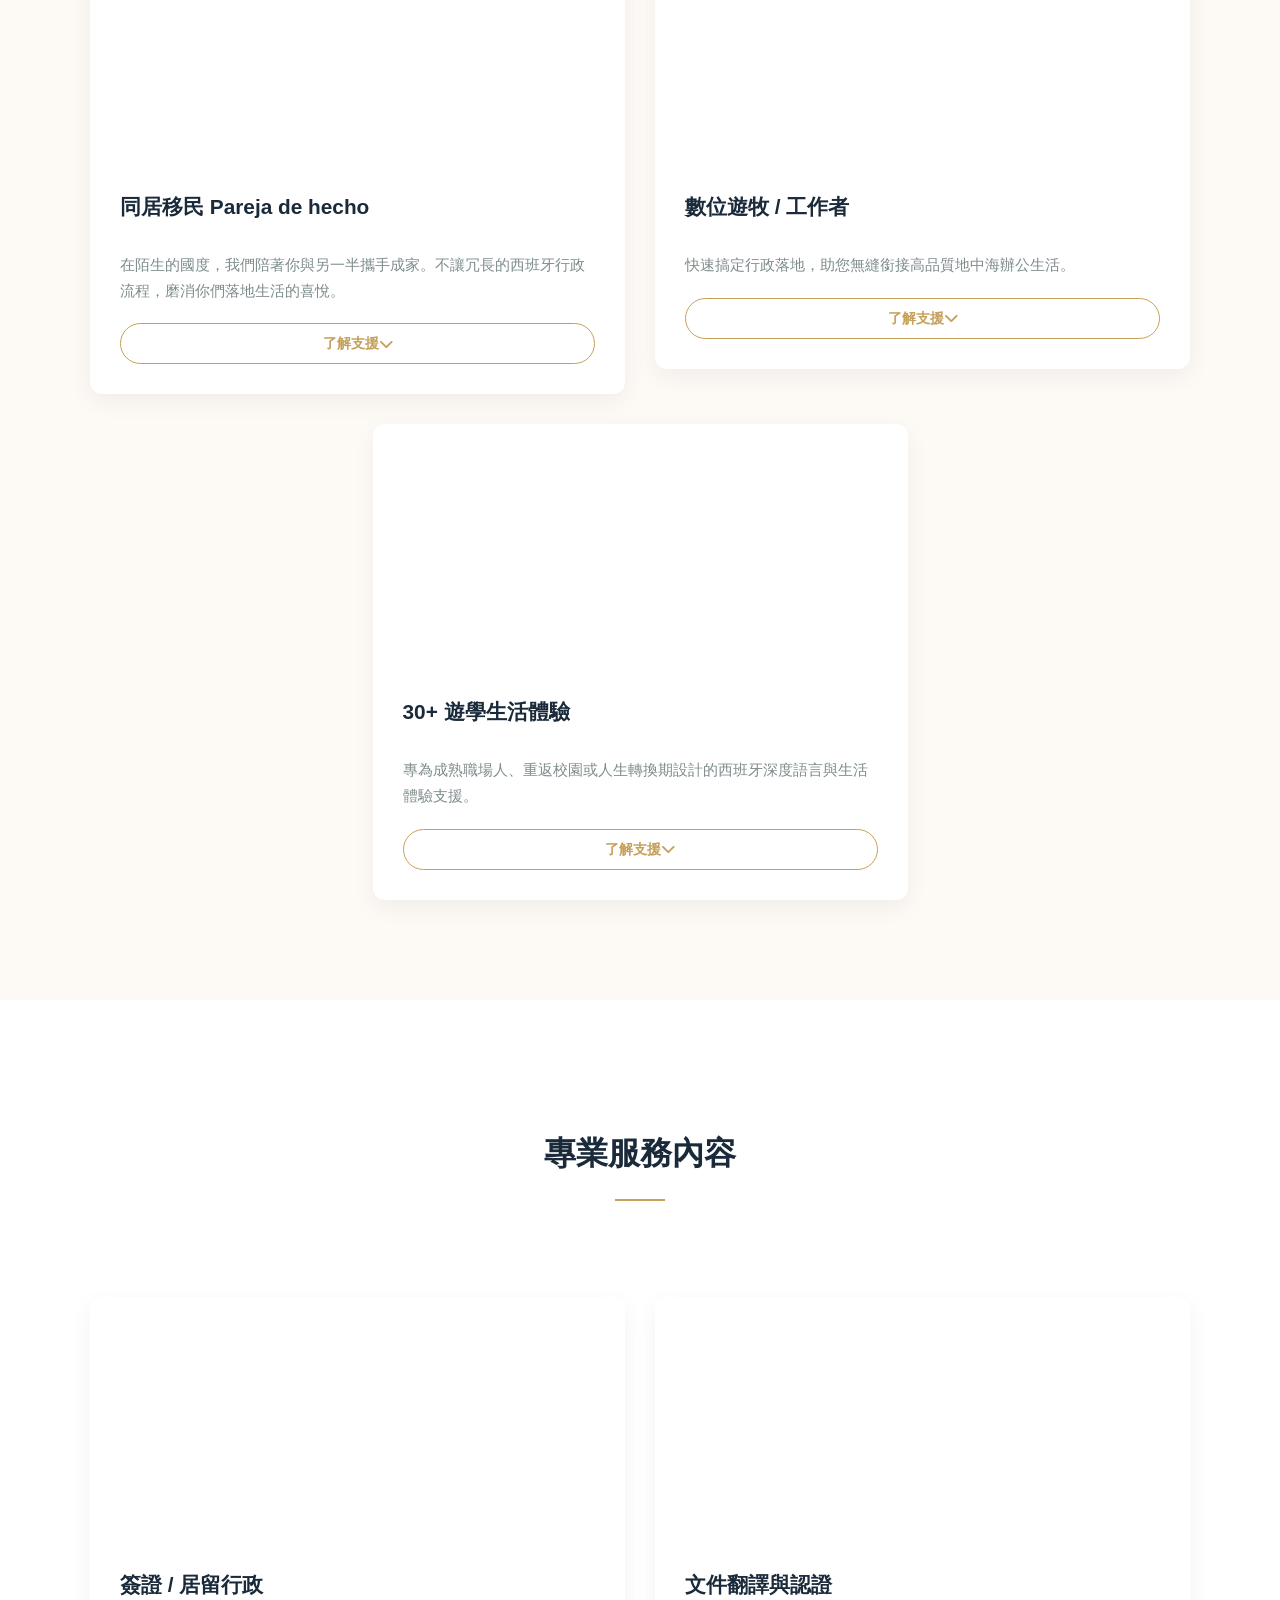
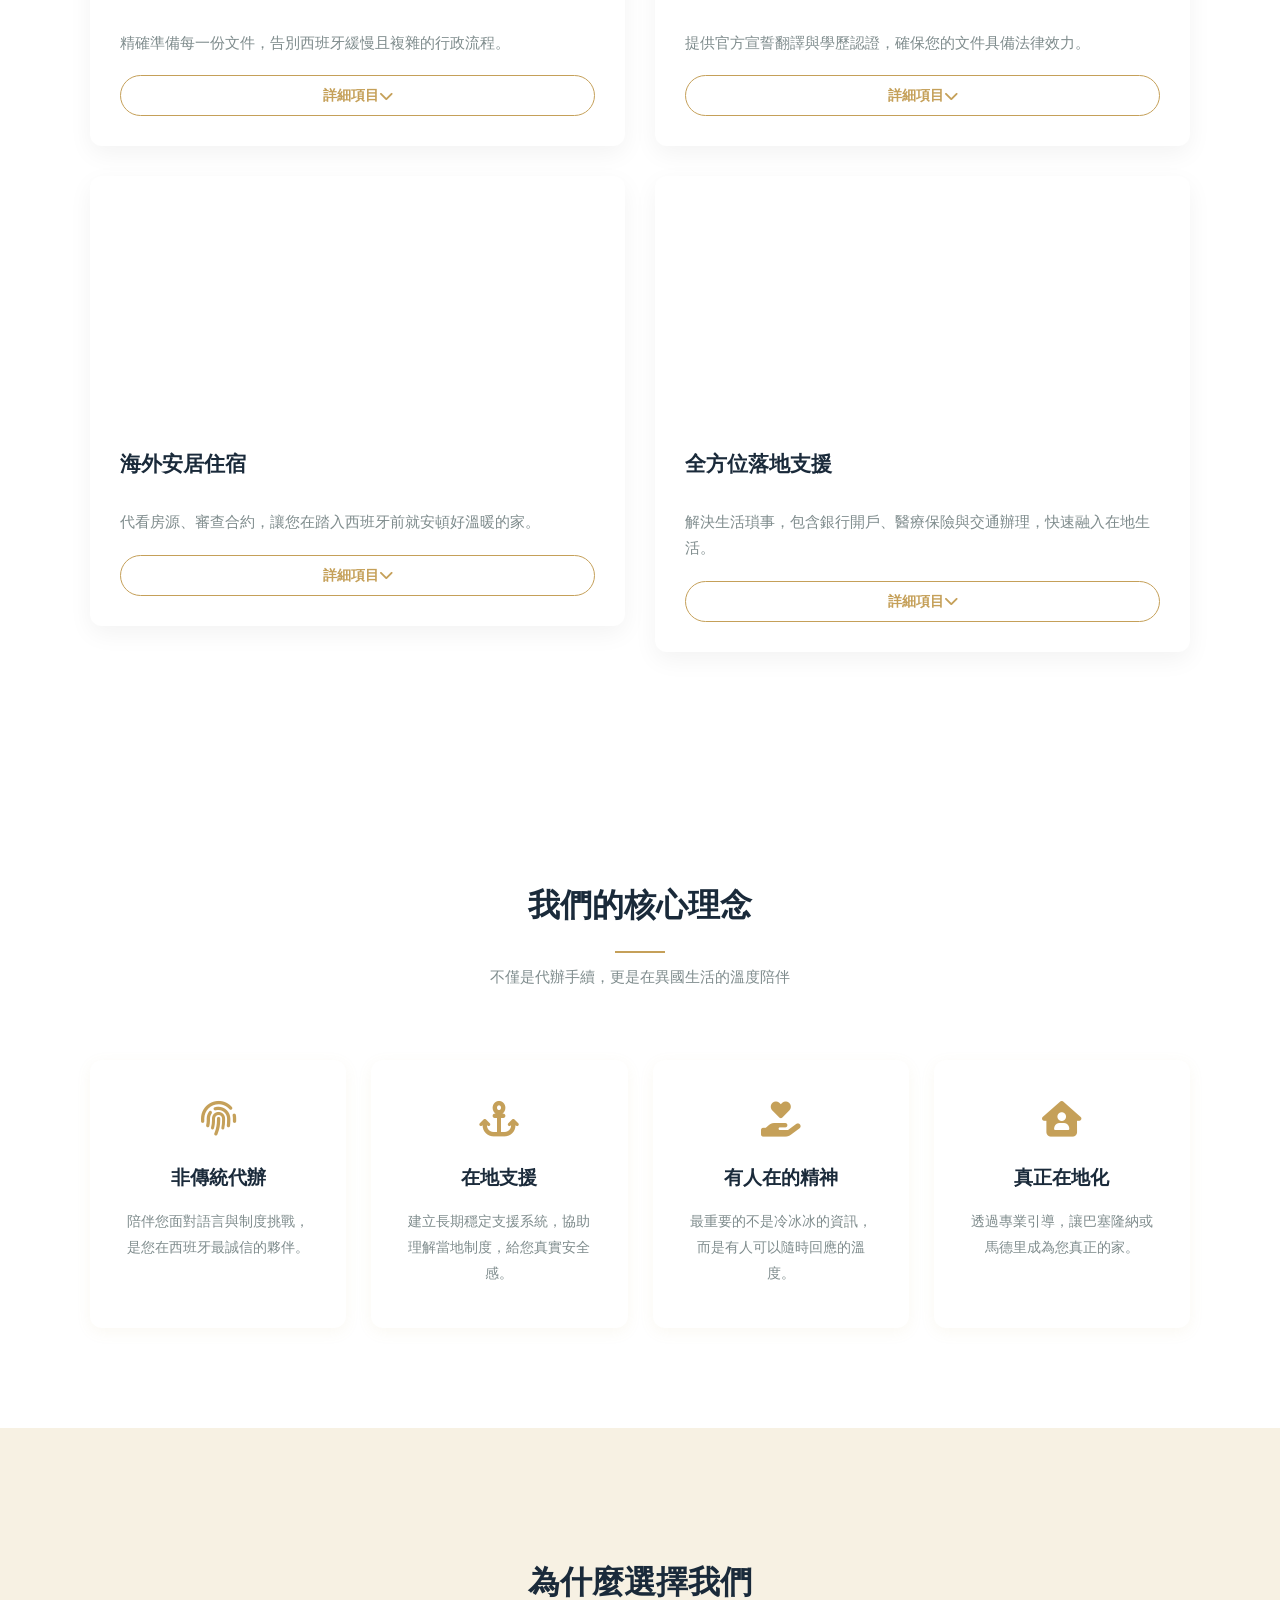
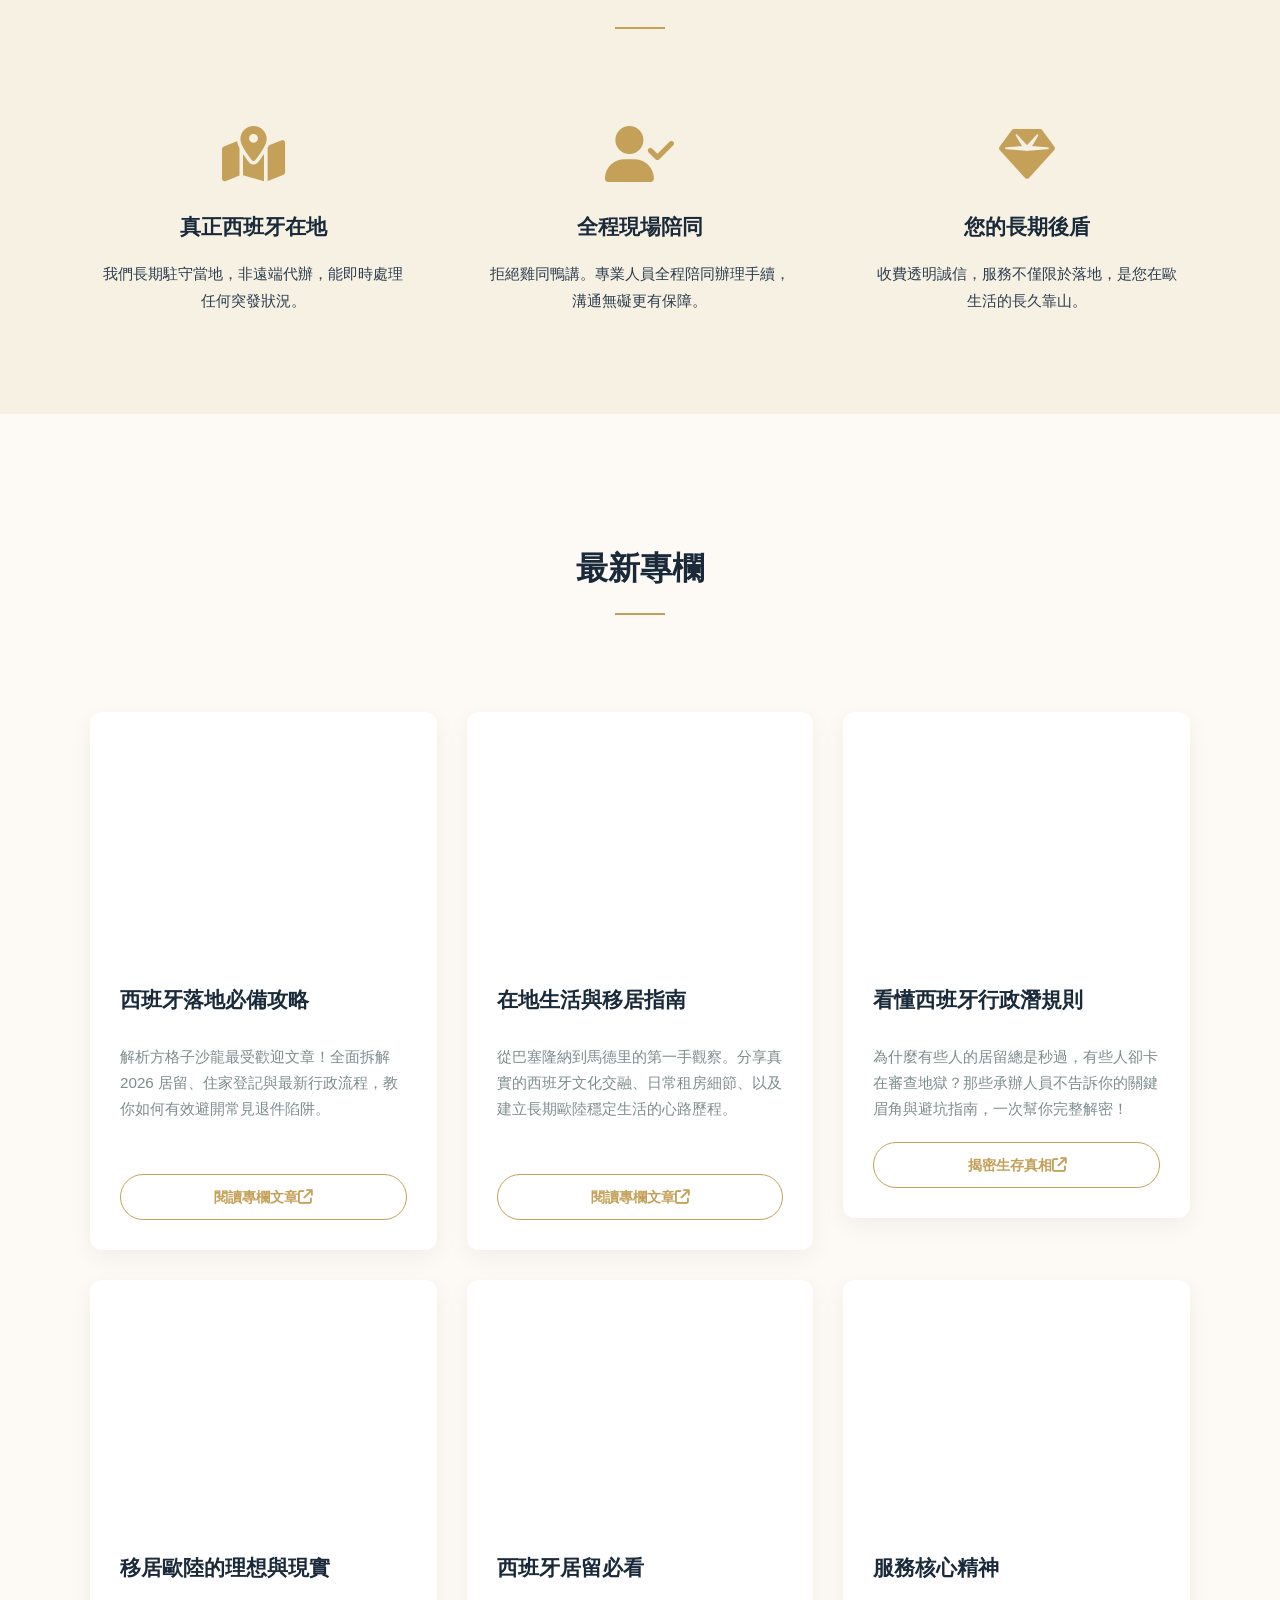
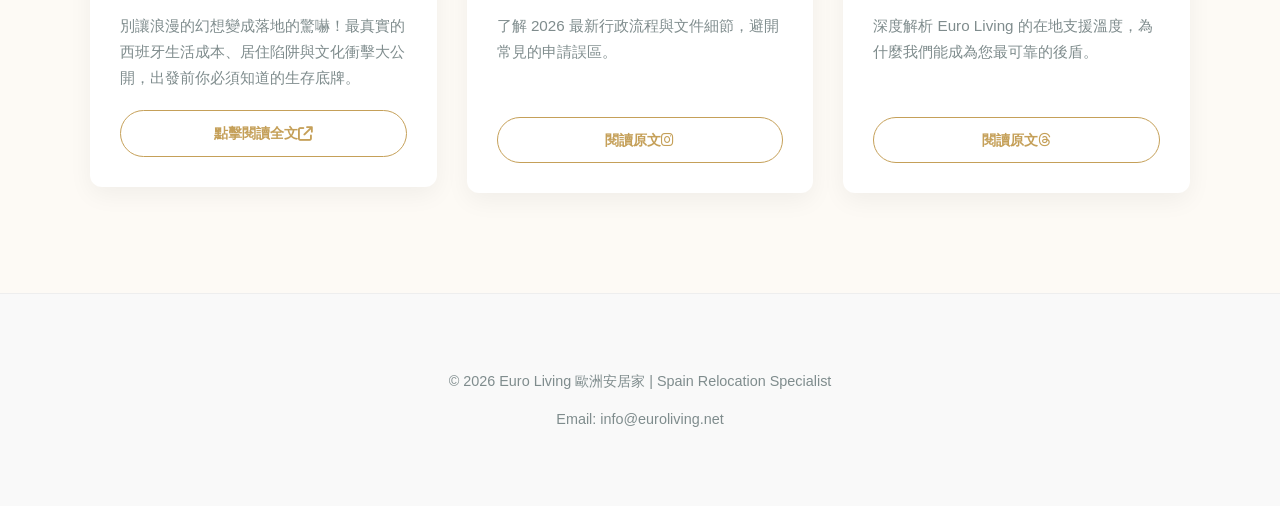
==== commit 18d8c346: "Update index.html Change back" ====
--- a/index.html
+++ b/index.html
@@ -25,7 +25,7 @@
         }
 
         /* --- 導覽列 --- */
-        .navbar { 
+        navbar { 
             background: var(--white); 
             padding: 0.8rem 2rem; 
             display: flex; 
@@ -42,60 +42,22 @@
         .logo-area span { font-size: 0.75rem; color: var(--main-gold); letter-spacing: 1.5px; font-weight: 600; text-transform: uppercase; margin-top: 2px; }
         
         .nav-right { display: flex; align-items: center; gap: 20px; }
-        .social-links { display: flex; gap: 15px; border-right: 1px solid #eee; padding-right: 20px; align-items: center; }
-        .social-links a { font-size: 1.2rem; transition: 0.3s; display: flex; align-items: center; }
-        .social-links a:hover { transform: translateY(-2px); opacity: 0.8; }
-
-        /* 各社群專屬品牌代表色 */
-        .social-links a.icon-blog { color: #e67e22; }      /* 方格子 Blog 暖橘色 */
-        .social-links a.icon-line { color: #06C755; }      /* LINE 官方綠色 */
-        .social-links a.icon-fb   { color: #1877F2; }      /* Facebook 官方藍色 */
-        .social-links a.icon-ig   { color: #E4405F; }      /* Instagram 官方粉紅 */
-        .social-links a.icon-th   { color: #101010; }      /* Threads 官方極致黑 */
-
-        .hamburger { cursor: pointer; display: flex; flex-direction: column; justify-content: space-between; width: 26px; height: 16px; flex-shrink: 0; }
-        .hamburger span { display: block; width: 100%; height: 2px; background-color: var(--dark-blue); border-radius: /* 漢堡按鈕樣式 */
-.hamburger { 
-    cursor: pointer; 
-    display: flex !important; 
-    flex-direction: column; 
-    justify-content: space-between; 
-    width: 24px; 
-    height: 16px; 
-    flex-shrink: 0; 
-}
-.hamburger span { 
-    display: block; 
-    width: 100%; 
-    height: 2px; 
-    background-color: var(--dark-blue); 
-    border-radius: 4px; 
-}
-
-        /* 隱藏的滿版側滑選單，平時收合，點擊 hamburger 後才會滑出 */
+        .social-links { display: flex; gap: 15px; border-right: 1px solid #eee; padding-right: 20px; }
+        .social-links a { color: var(--dark-blue); font-size: 1.1rem; transition: 0.3s; }
+        .social-links a:hover { color: var(--main-gold); transform: translateY(-2px); }
+
+        .hamburger { cursor: pointer; display: flex; flex-direction: column; justify-content: space-between; width: 26px; height: 16px; }
+        .hamburger span { display: block; width: 100%; height: 2px; background-color: var(--dark-blue); border-radius: 4px; }
+
         .nav-overlay { 
             position: fixed; top: 0; right: -100%; width: 100%; height: 100%; 
             background: rgba(26, 42, 58, 0.98); z-index: 3000; 
-            display: flex; flex-direction: column; align-items: center; justify-content: center;
+            display: flex; flex-direction: column; align-items: center; justify-content: center; 
             transition: 0.5s cubic-bezier(0.77,0.2,0.05,1.0); 
         }
         .nav-overlay.active { right: 0; }
         .nav-overlay a { color: white; text-decoration: none; font-size: 1.8rem; margin: 15px 0; font-weight: 300; letter-spacing: 4px; }
-        .nav-overlay a:hover { color: var(--main-gold); }
         .close-btn { position: absolute; top: 25px; right: 35px; color: white; font-size: 3rem; cursor: pointer; }
-
-        /* 手機版專屬微調：減少左右擁擠感 */
-        @media (max-width: 768px) {
-            .navbar { padding: 0.8rem 1rem; } 
-            .logo-area h1 { font-size: 1.2rem; letter-spacing: 2px; } 
-            .logo-area span { font-size: 0.65rem; letter-spacing: 1px; }
-            .nav-right { gap: 12px; }
-            .social-links { gap: 10px; padding-right: 12px; } 
-            .social-links a { font-size: 1.05rem; }
-            .hamburger { width: 22px; height: 14px; }
-        }
-
-       
 
         /* --- Hero --- */
         .hero { 
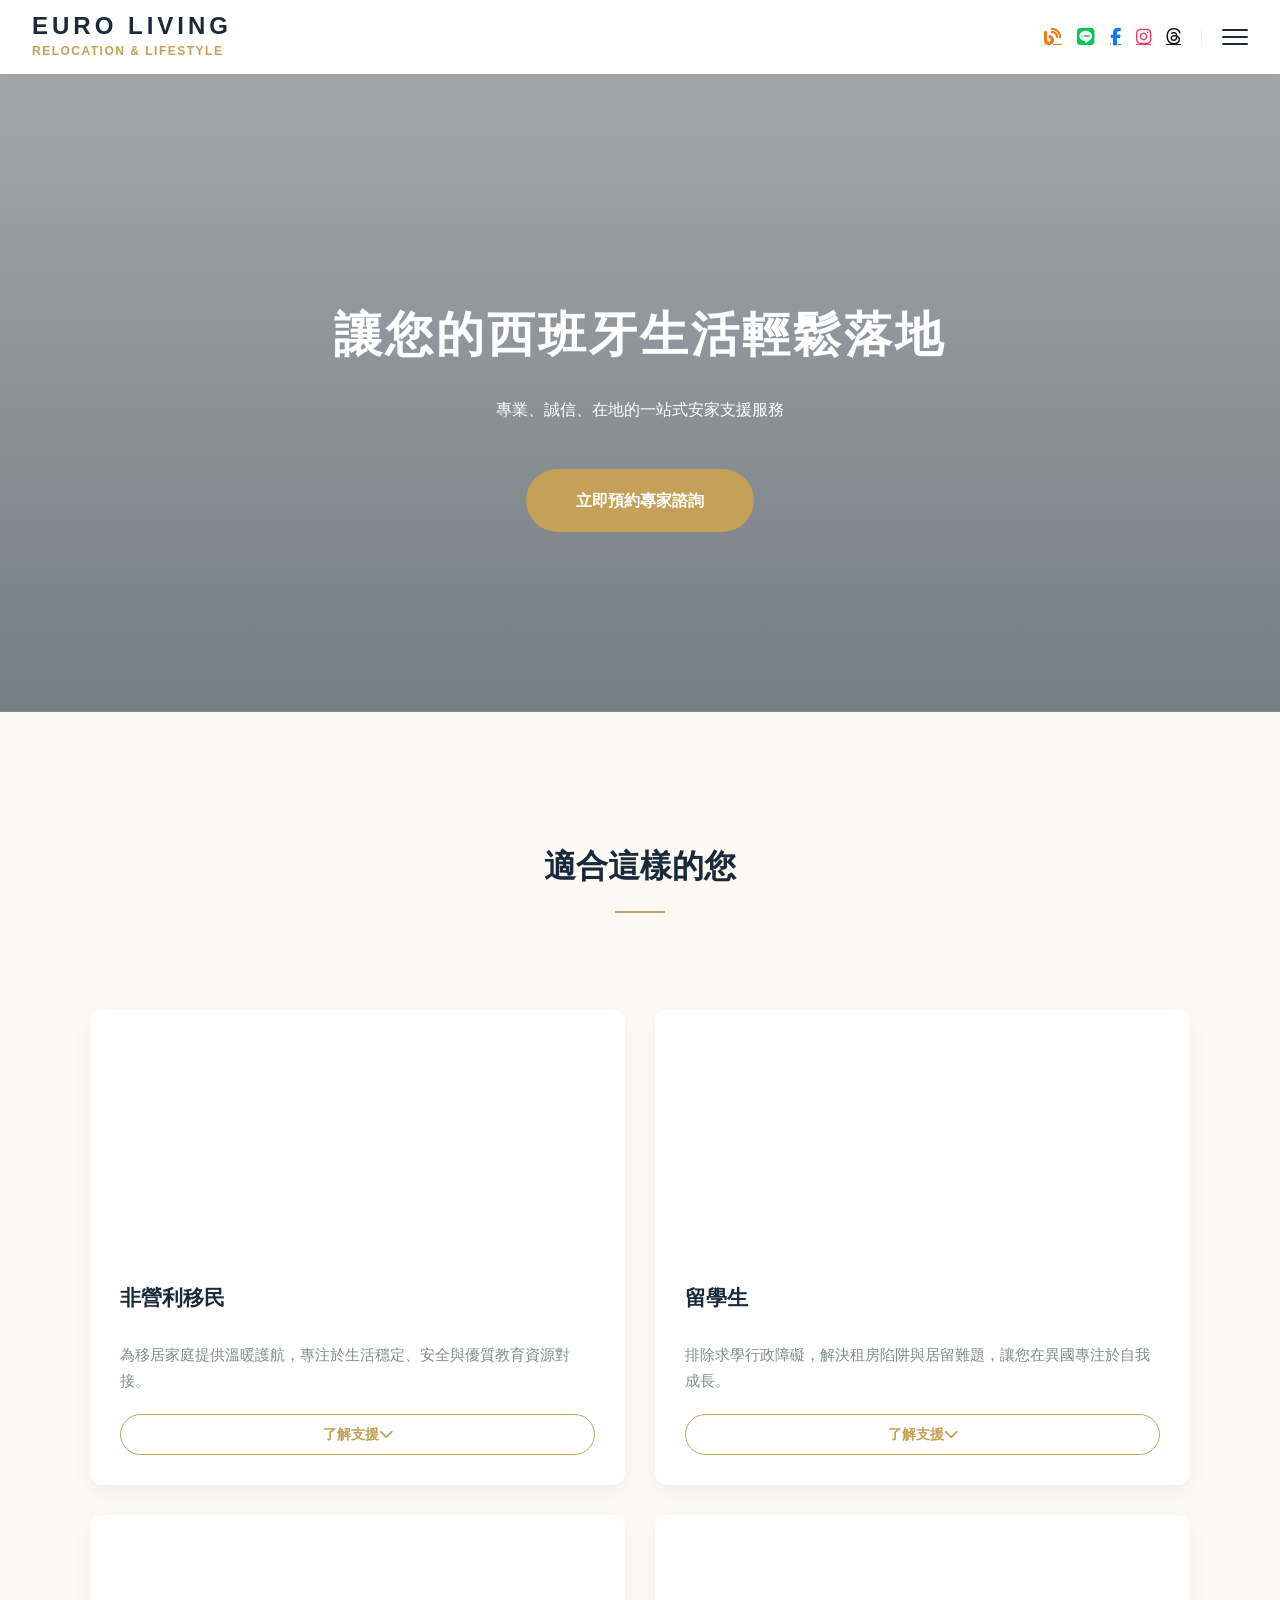
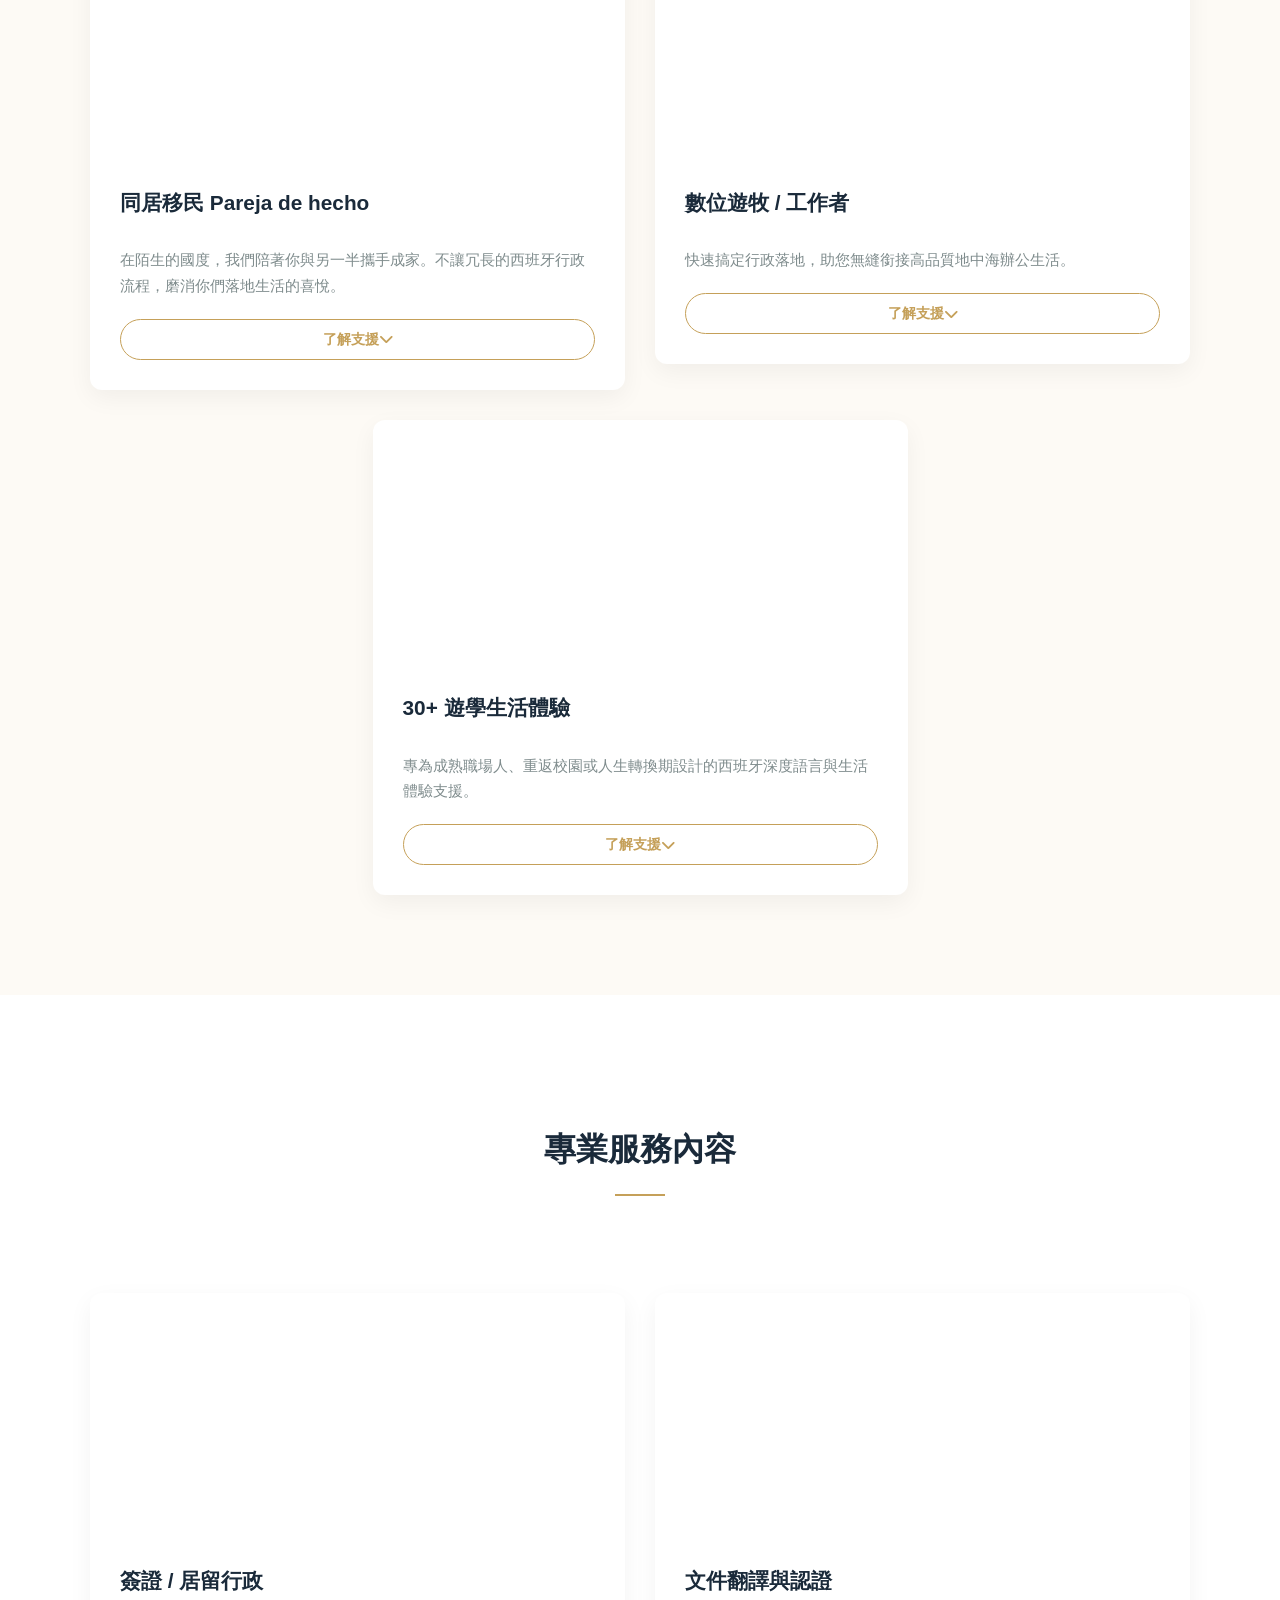
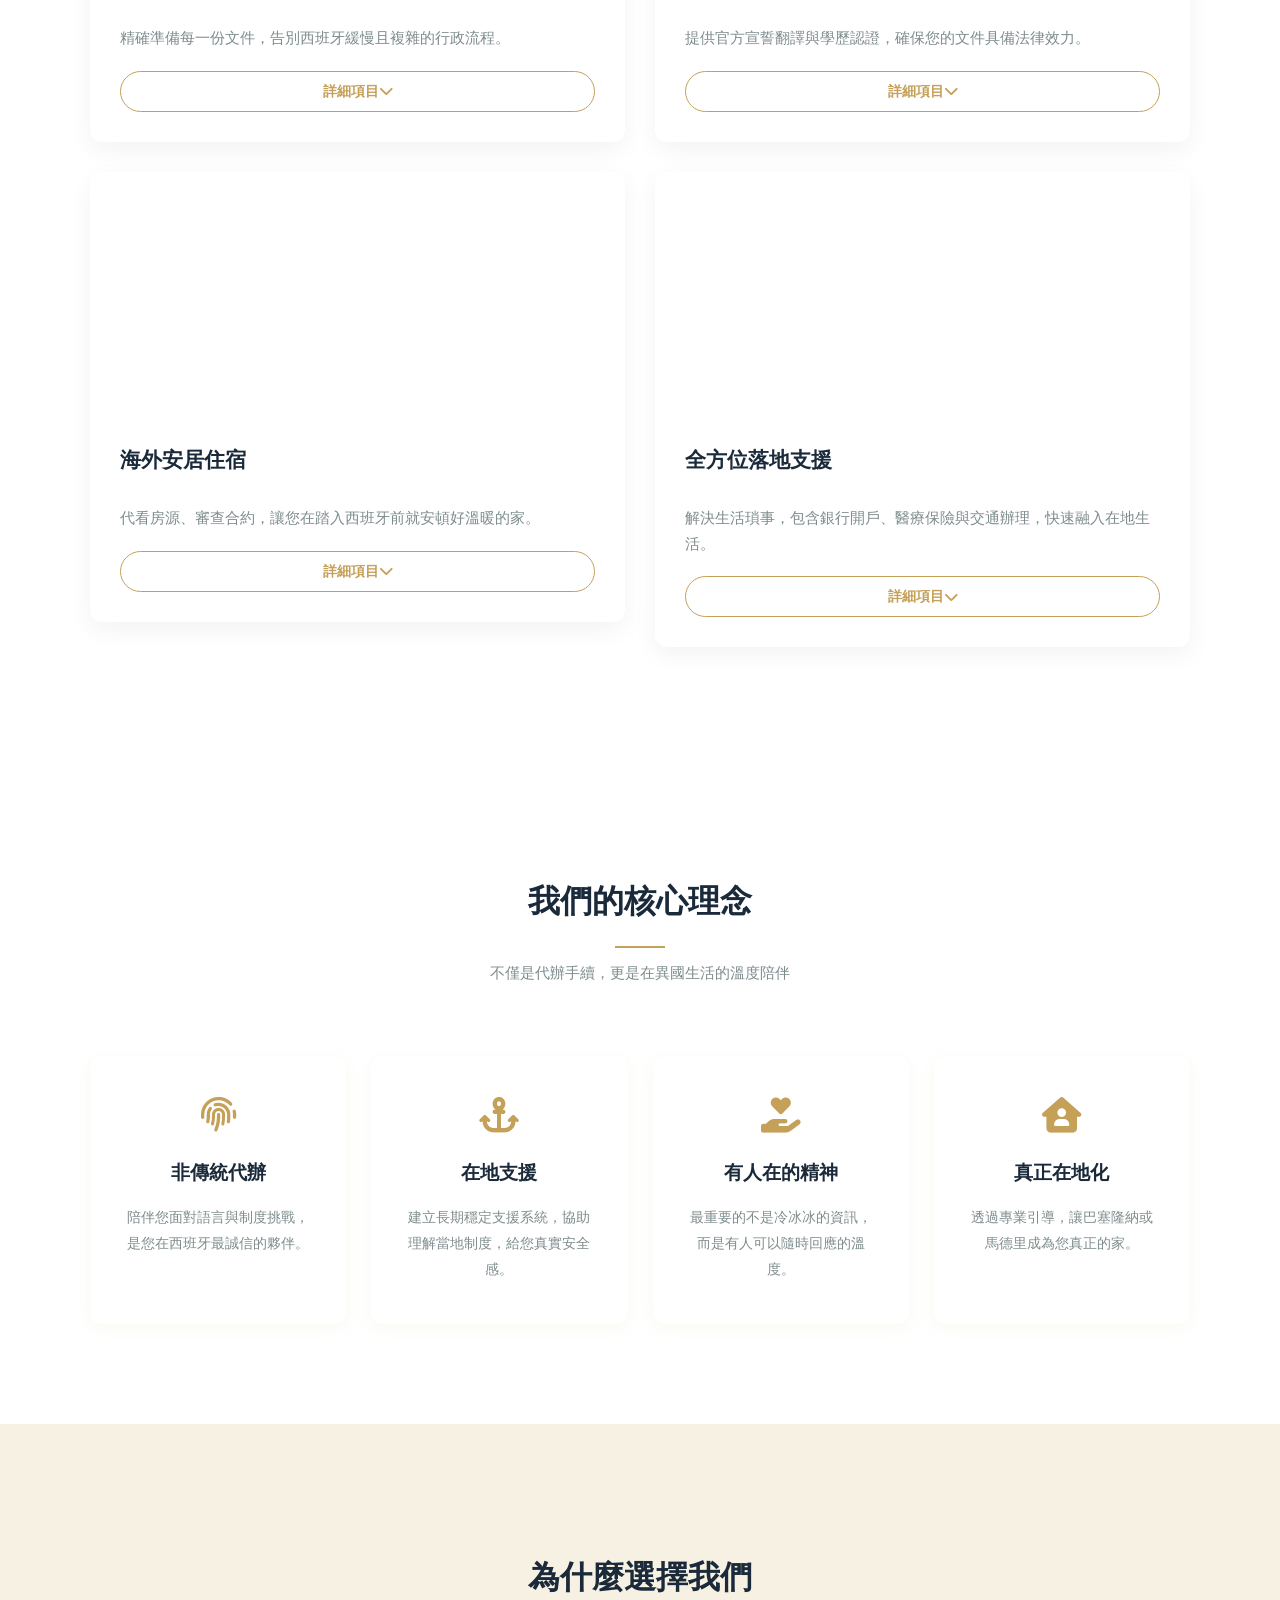
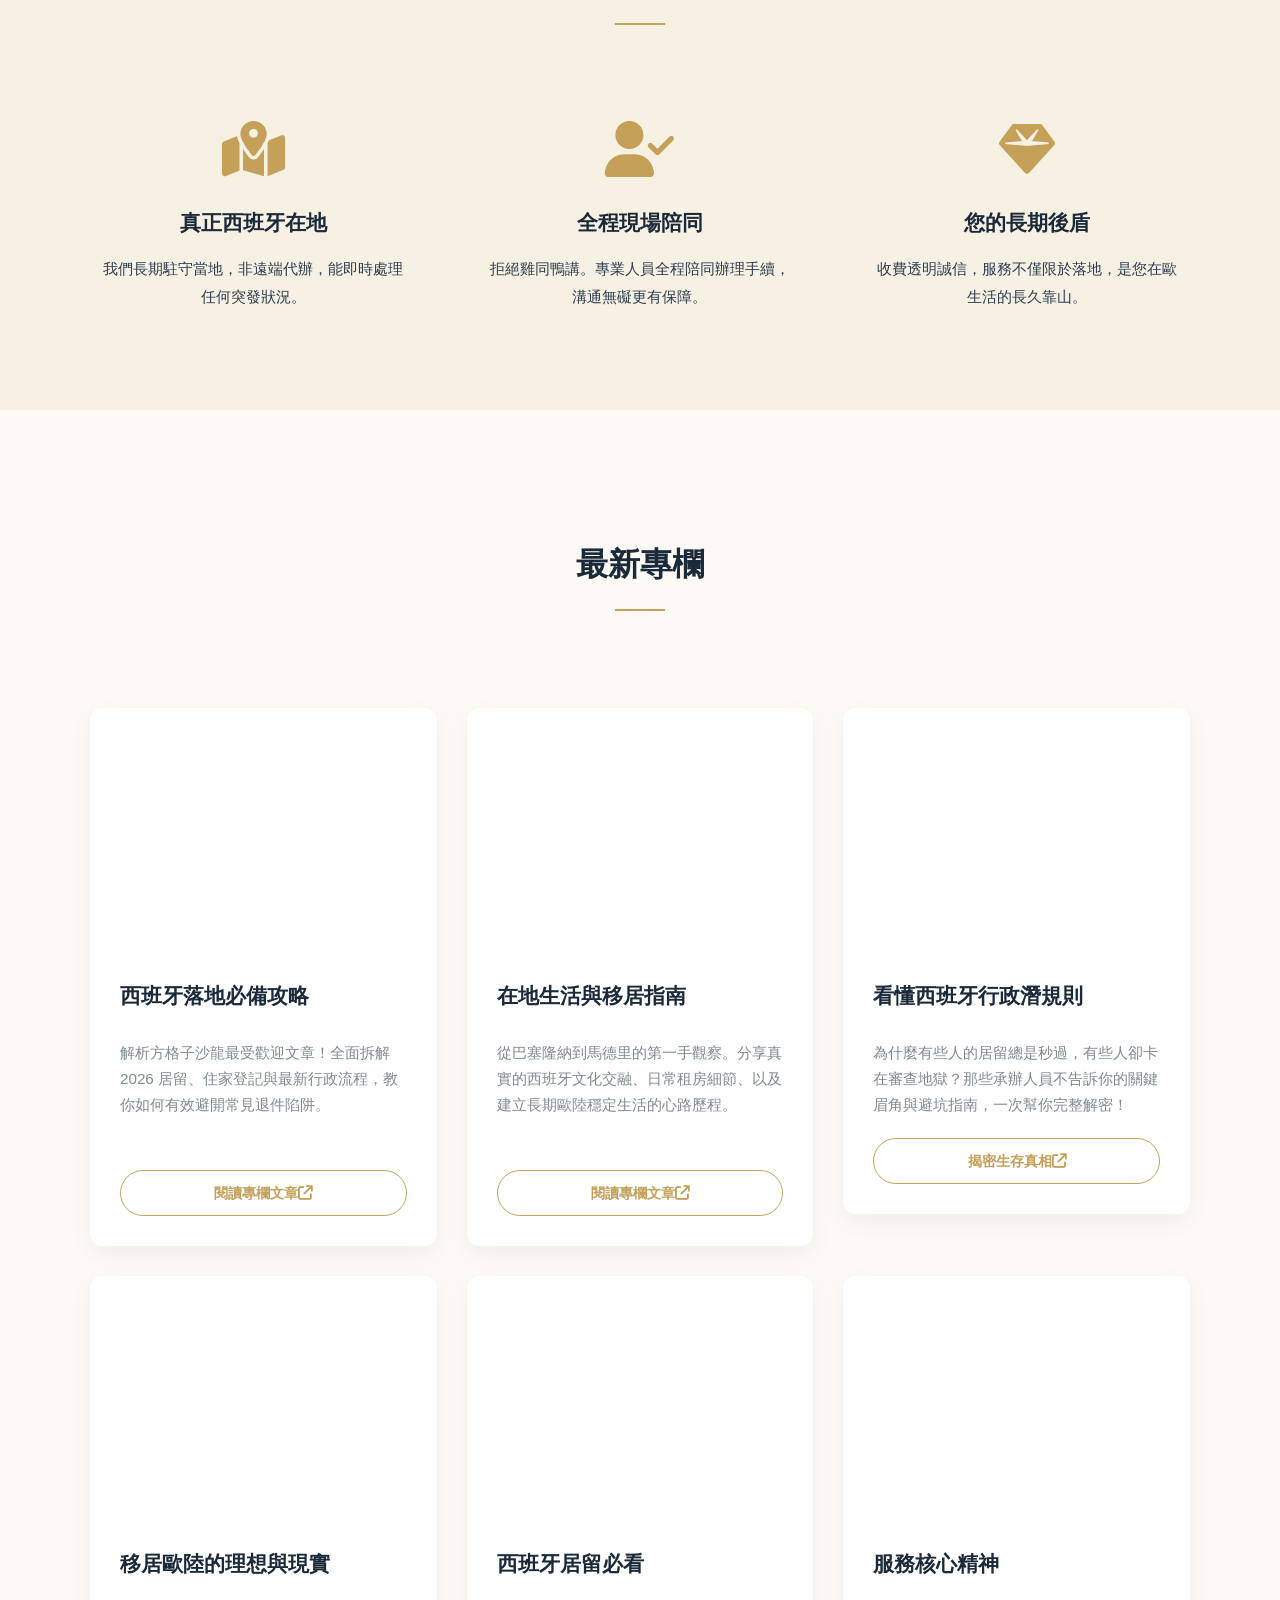
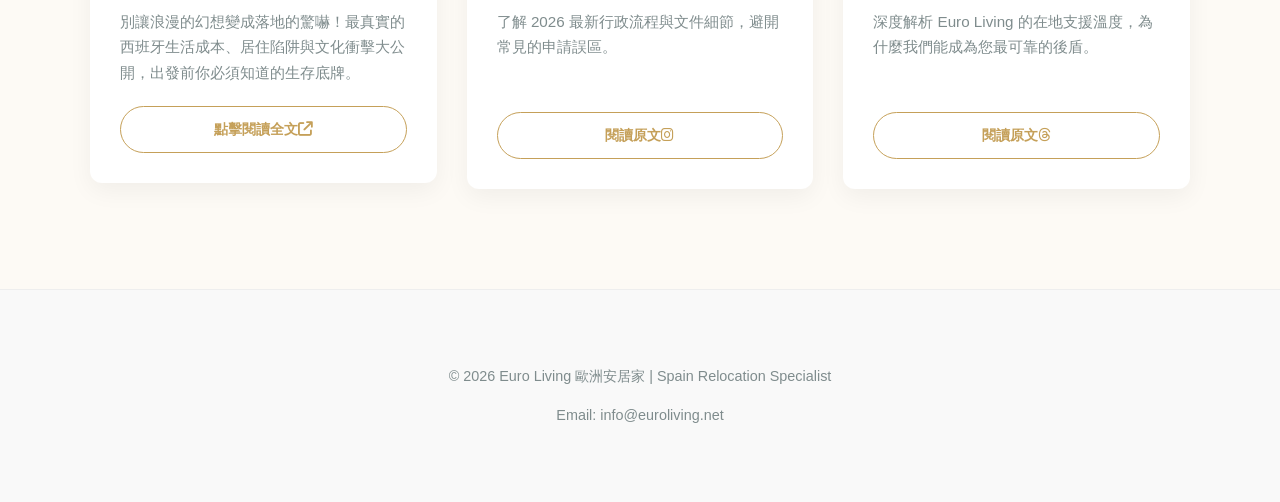
==== commit 262a86ad: "Update index.html Adjustment nav bar" ====
--- a/index.html
+++ b/index.html
@@ -25,7 +25,8 @@
         }
 
         /* --- 導覽列 --- */
-        navbar { 
+                /* --- 導覽列 --- */
+        .navbar { 
             background: var(--white); 
             padding: 0.8rem 2rem; 
             display: flex; 
@@ -37,16 +38,23 @@
             z-index: 2000; 
         }
         
-        .logo-area { display: flex; flex-direction: column; cursor: pointer; }
+        .logo-area { display: flex; flex-direction: column; cursor: pointer; flex-shrink: 0; }
         .logo-area h1 { margin: 0; color: var(--dark-blue); font-size: 1.5rem; letter-spacing: 4px; font-weight: 800; line-height: 1.1; }
         .logo-area span { font-size: 0.75rem; color: var(--main-gold); letter-spacing: 1.5px; font-weight: 600; text-transform: uppercase; margin-top: 2px; }
         
         .nav-right { display: flex; align-items: center; gap: 20px; }
-        .social-links { display: flex; gap: 15px; border-right: 1px solid #eee; padding-right: 20px; }
-        .social-links a { color: var(--dark-blue); font-size: 1.1rem; transition: 0.3s; }
-        .social-links a:hover { color: var(--main-gold); transform: translateY(-2px); }
-
-        .hamburger { cursor: pointer; display: flex; flex-direction: column; justify-content: space-between; width: 26px; height: 16px; }
+        .social-links { display: flex; gap: 15px; border-right: 1px solid #eee; padding-right: 20px; align-items: center; }
+        .social-links a { font-size: 1.1rem; transition: 0.3s; display: flex; align-items: center; }
+        .social-links a:hover { transform: translateY(-2px); opacity: 0.8; }
+
+        /* 各社群專屬品牌代表色 */
+        .social-links a.icon-blog { color: #e67e22; }      /* 方格子 Blog 暖橘色 */
+        .social-links a.icon-line { color: #06C755; }      /* LINE 官方綠色 */
+        .social-links a.icon-fb   { color: #1877F2; }      /* Facebook 官方藍色 */
+        .social-links a.icon-ig   { color: #E4405F; }      /* Instagram 官方粉紅 */
+        .social-links a.icon-th   { color: #101010; }      /* Threads 官方極致黑 */
+
+        .hamburger { cursor: pointer; display: flex; flex-direction: column; justify-content: space-between; width: 26px; height: 16px; flex-shrink: 0; }
         .hamburger span { display: block; width: 100%; height: 2px; background-color: var(--dark-blue); border-radius: 4px; }
 
         .nav-overlay { 
@@ -57,7 +65,20 @@
         }
         .nav-overlay.active { right: 0; }
         .nav-overlay a { color: white; text-decoration: none; font-size: 1.8rem; margin: 15px 0; font-weight: 300; letter-spacing: 4px; }
+        .nav-overlay a:hover { color: var(--main-gold); }
         .close-btn { position: absolute; top: 25px; right: 35px; color: white; font-size: 3rem; cursor: pointer; }
+
+        /* 手機版專屬微調：避免擁擠 */
+        @media (max-width: 768px) {
+            .navbar { padding: 0.8rem 1rem; }
+            .logo-area h1 { font-size: 1.2rem; letter-spacing: 2px; }
+            .logo-area span { font-size: 0.65rem; letter-spacing: 1px; }
+            .nav-right { gap: 12px; }
+            .social-links { gap: 10px; padding-right: 12px; }
+            .social-links a { font-size: 1rem; }
+            .hamburger { width: 22px; height: 14px; }
+        }
+
 
         /* --- Hero --- */
         .hero { 
